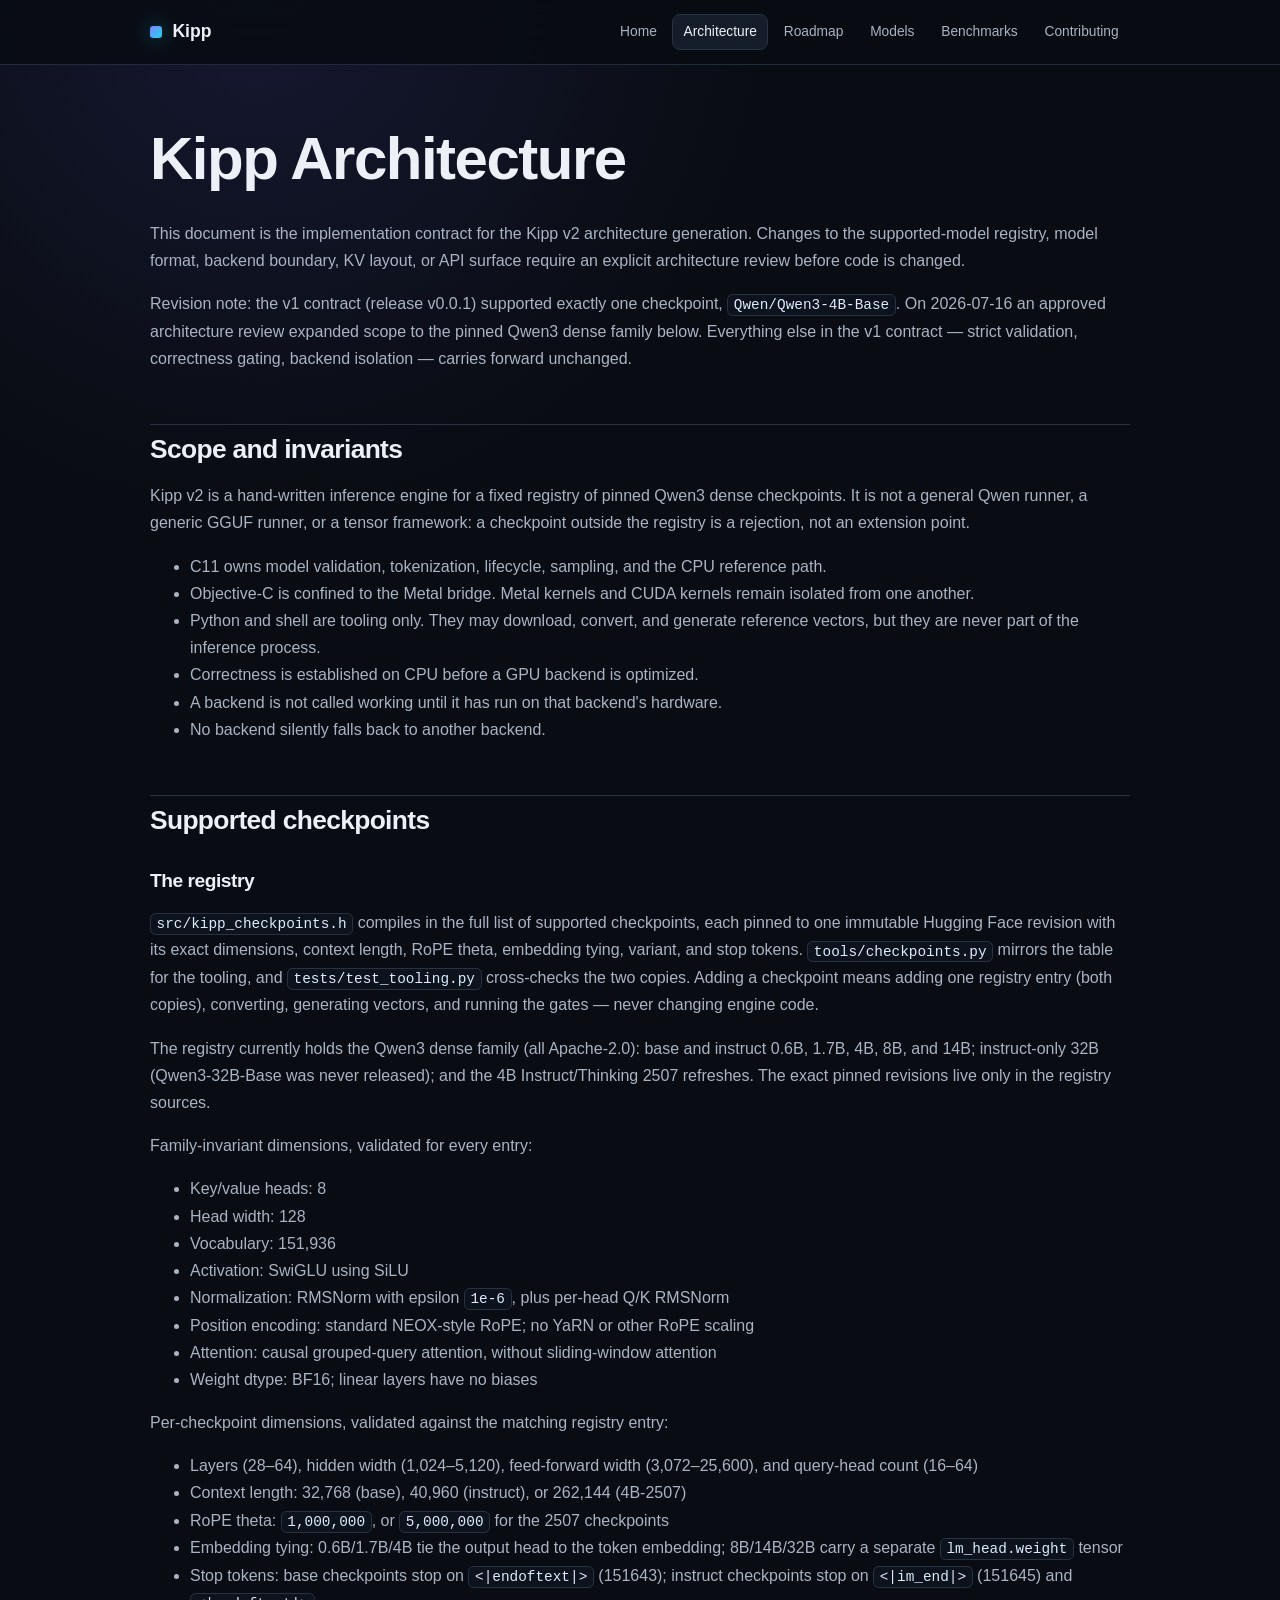
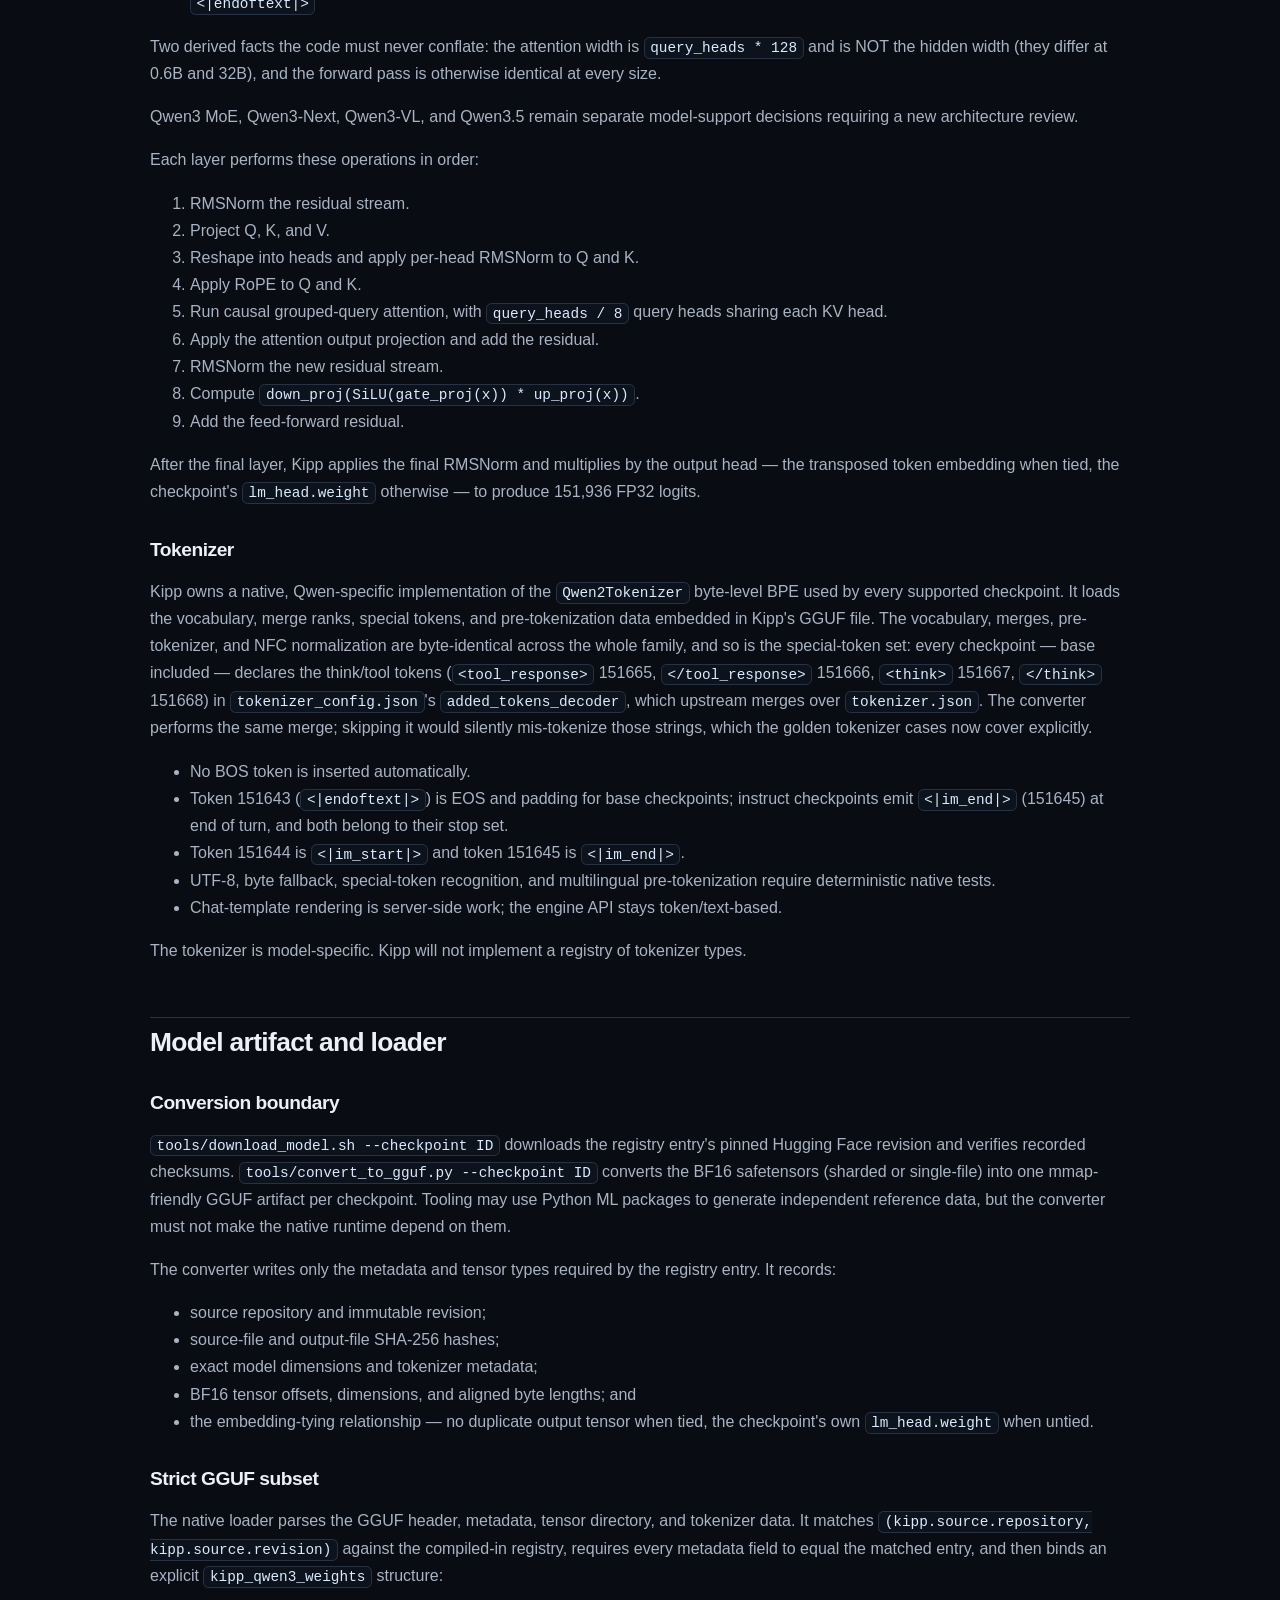
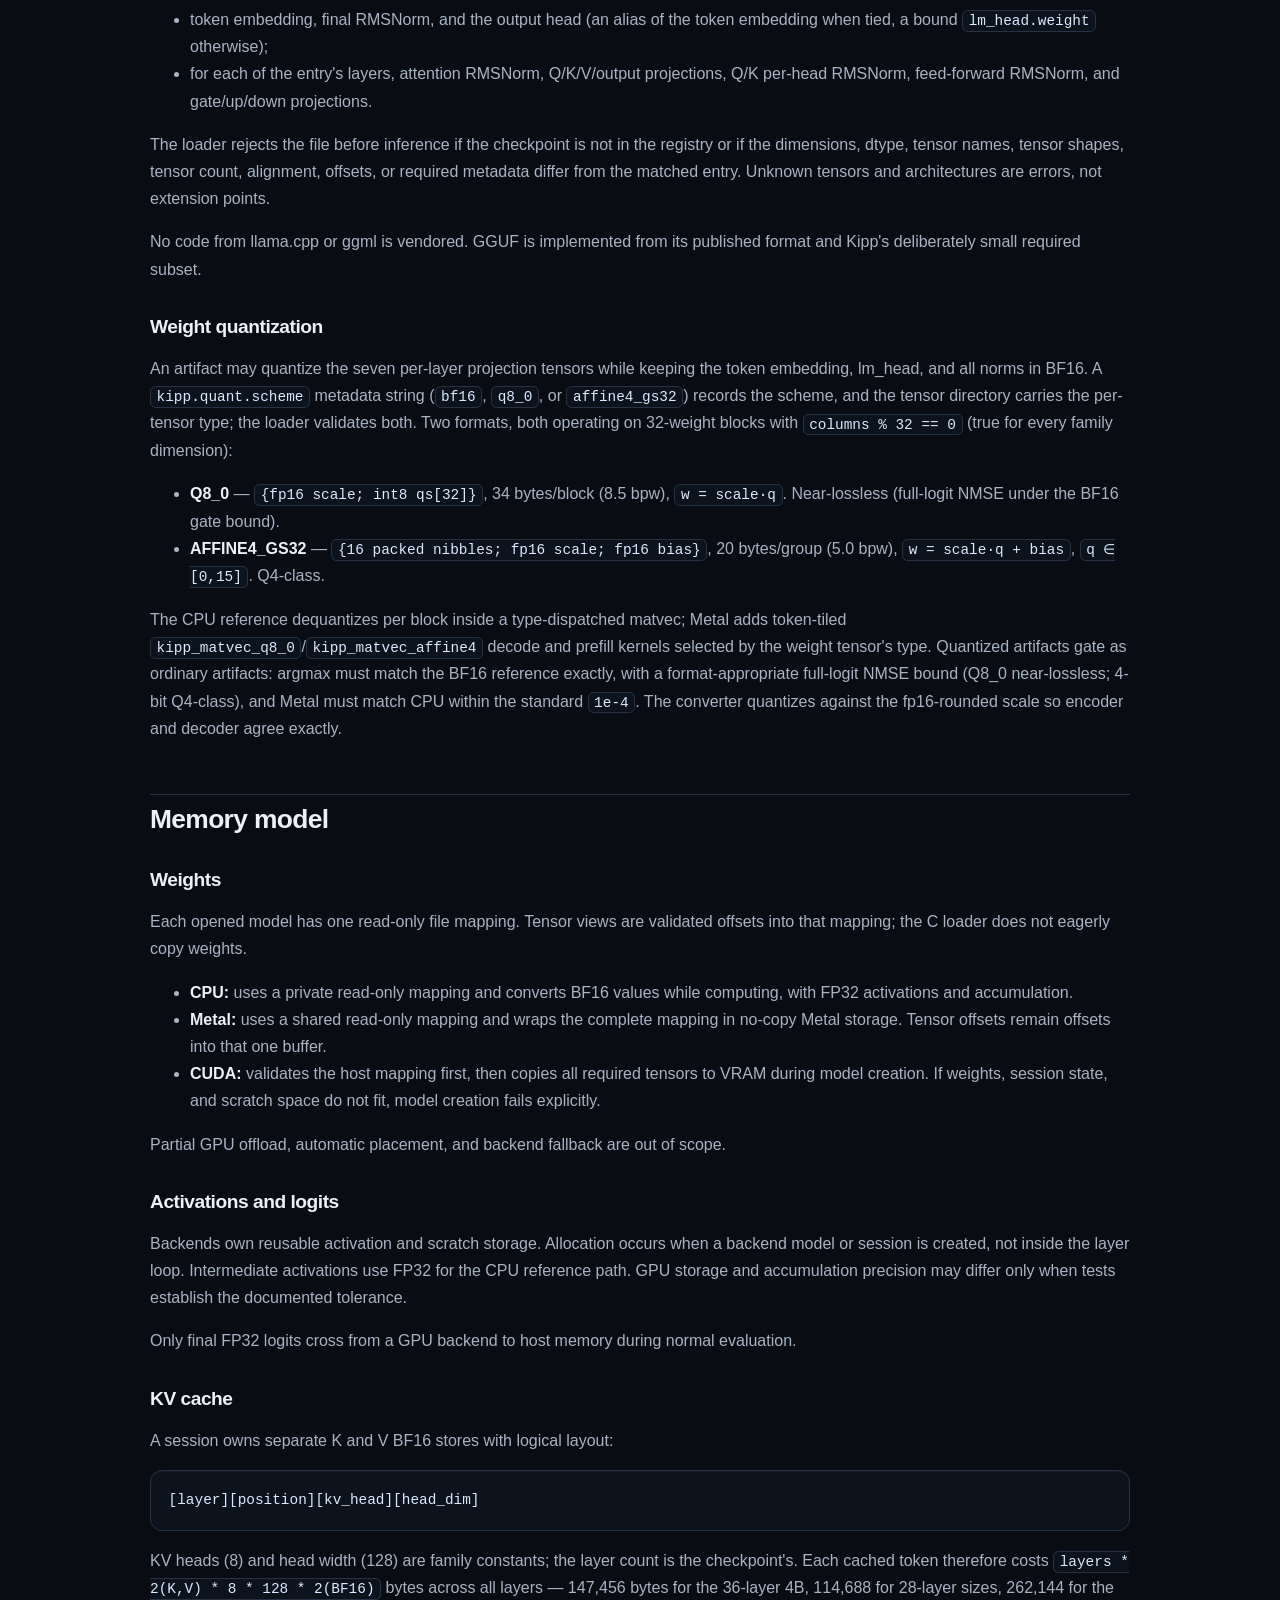
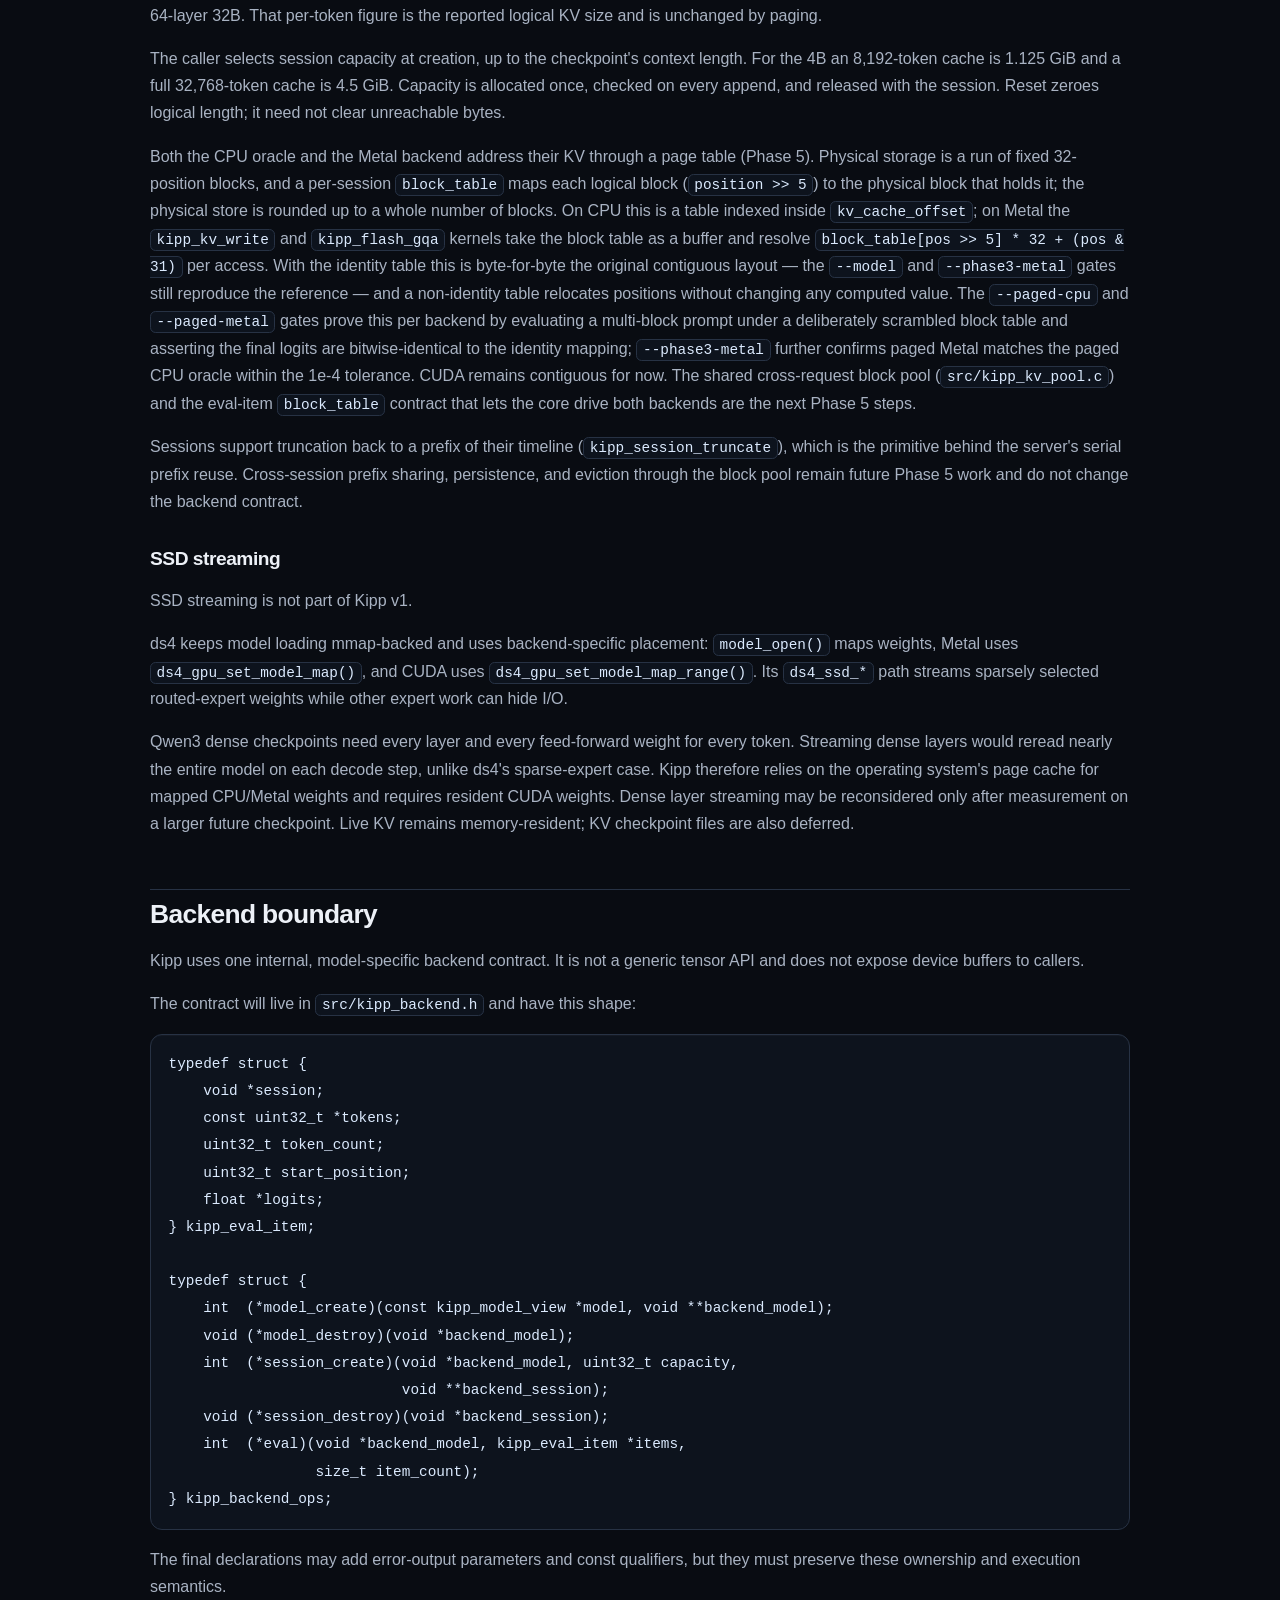
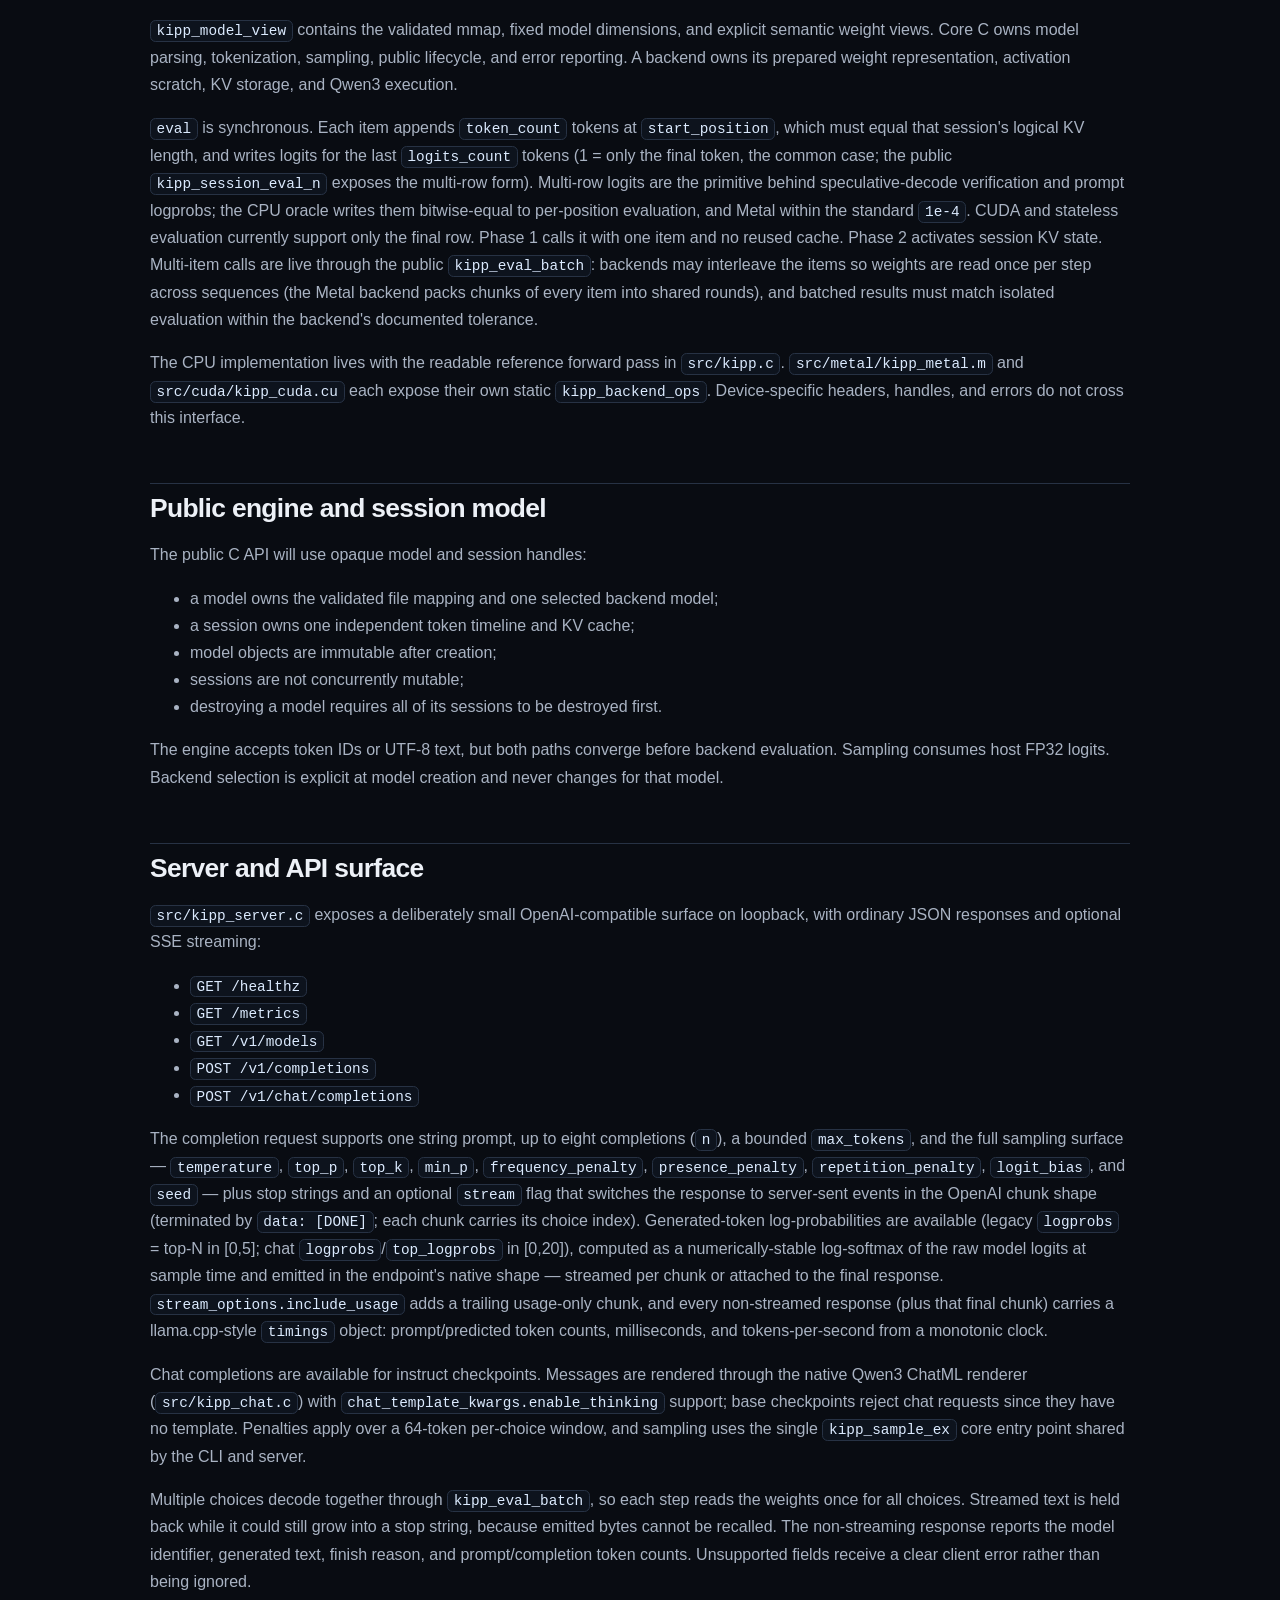
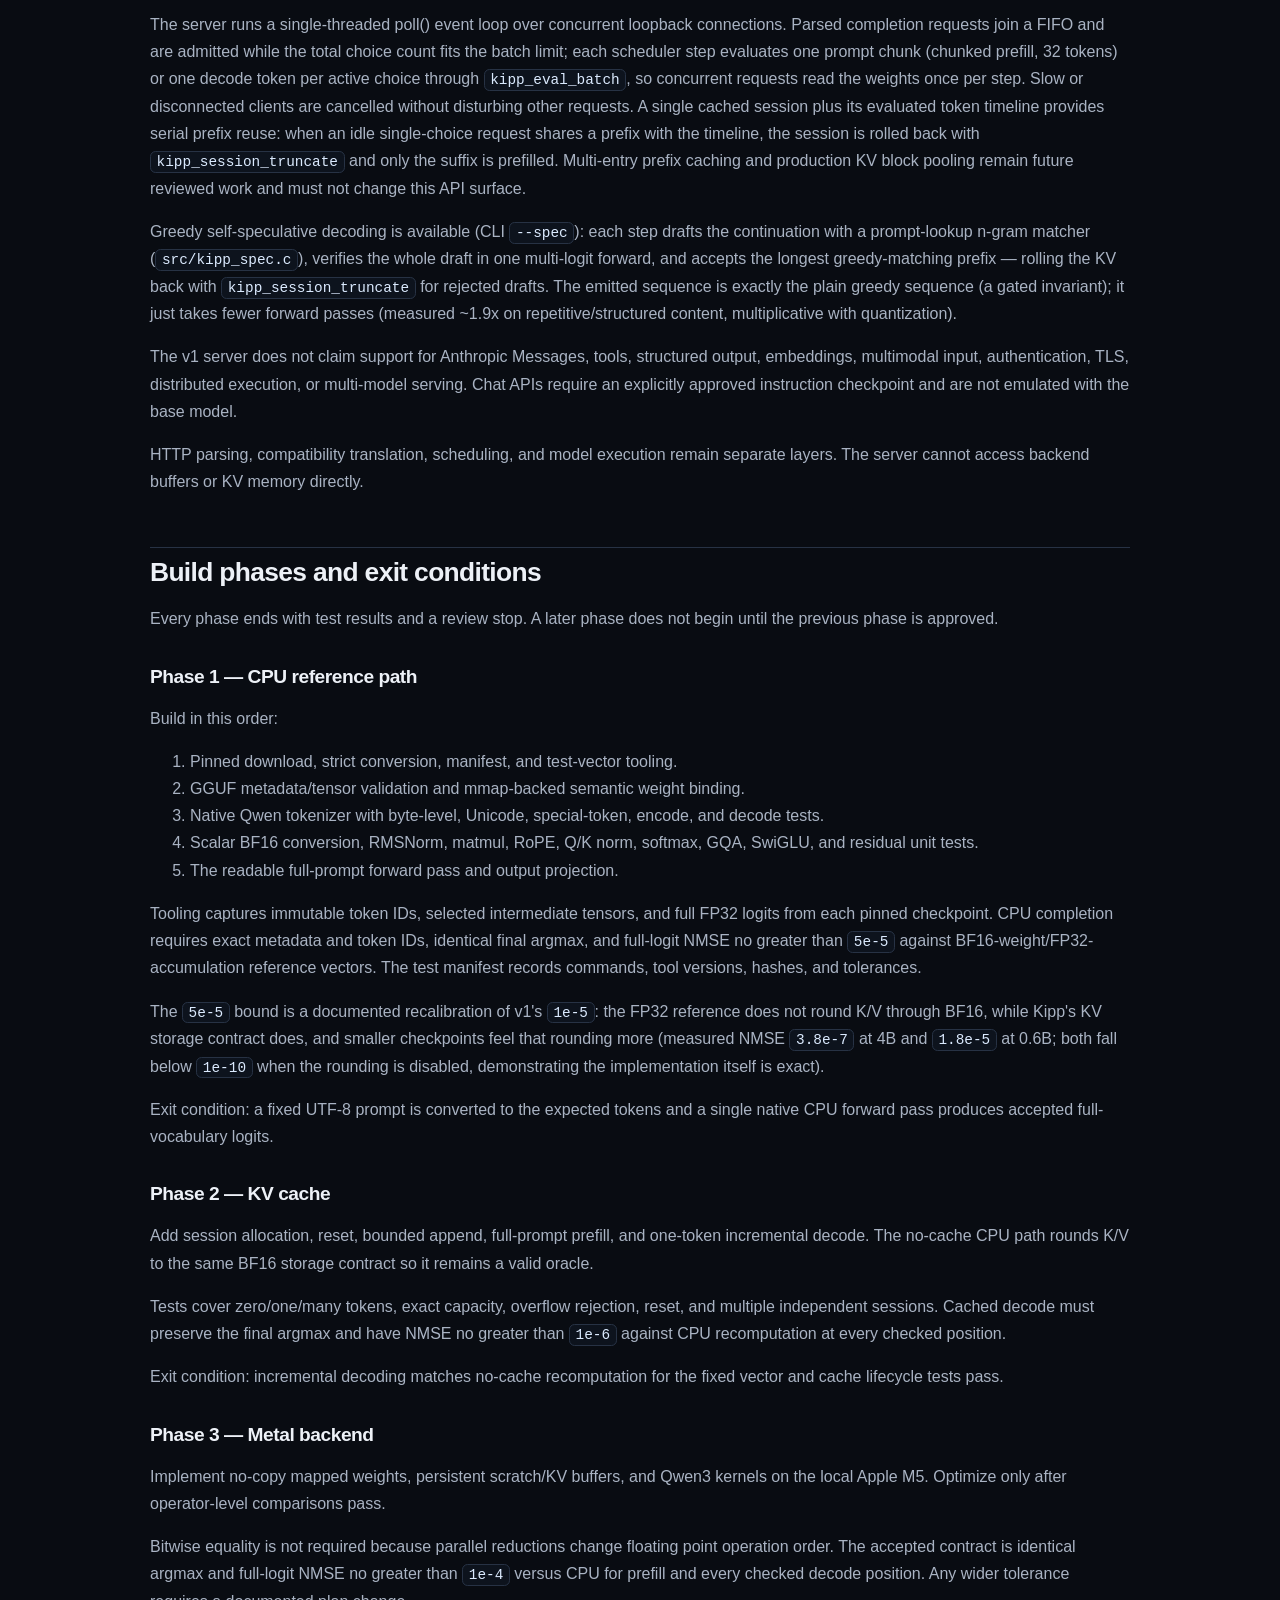
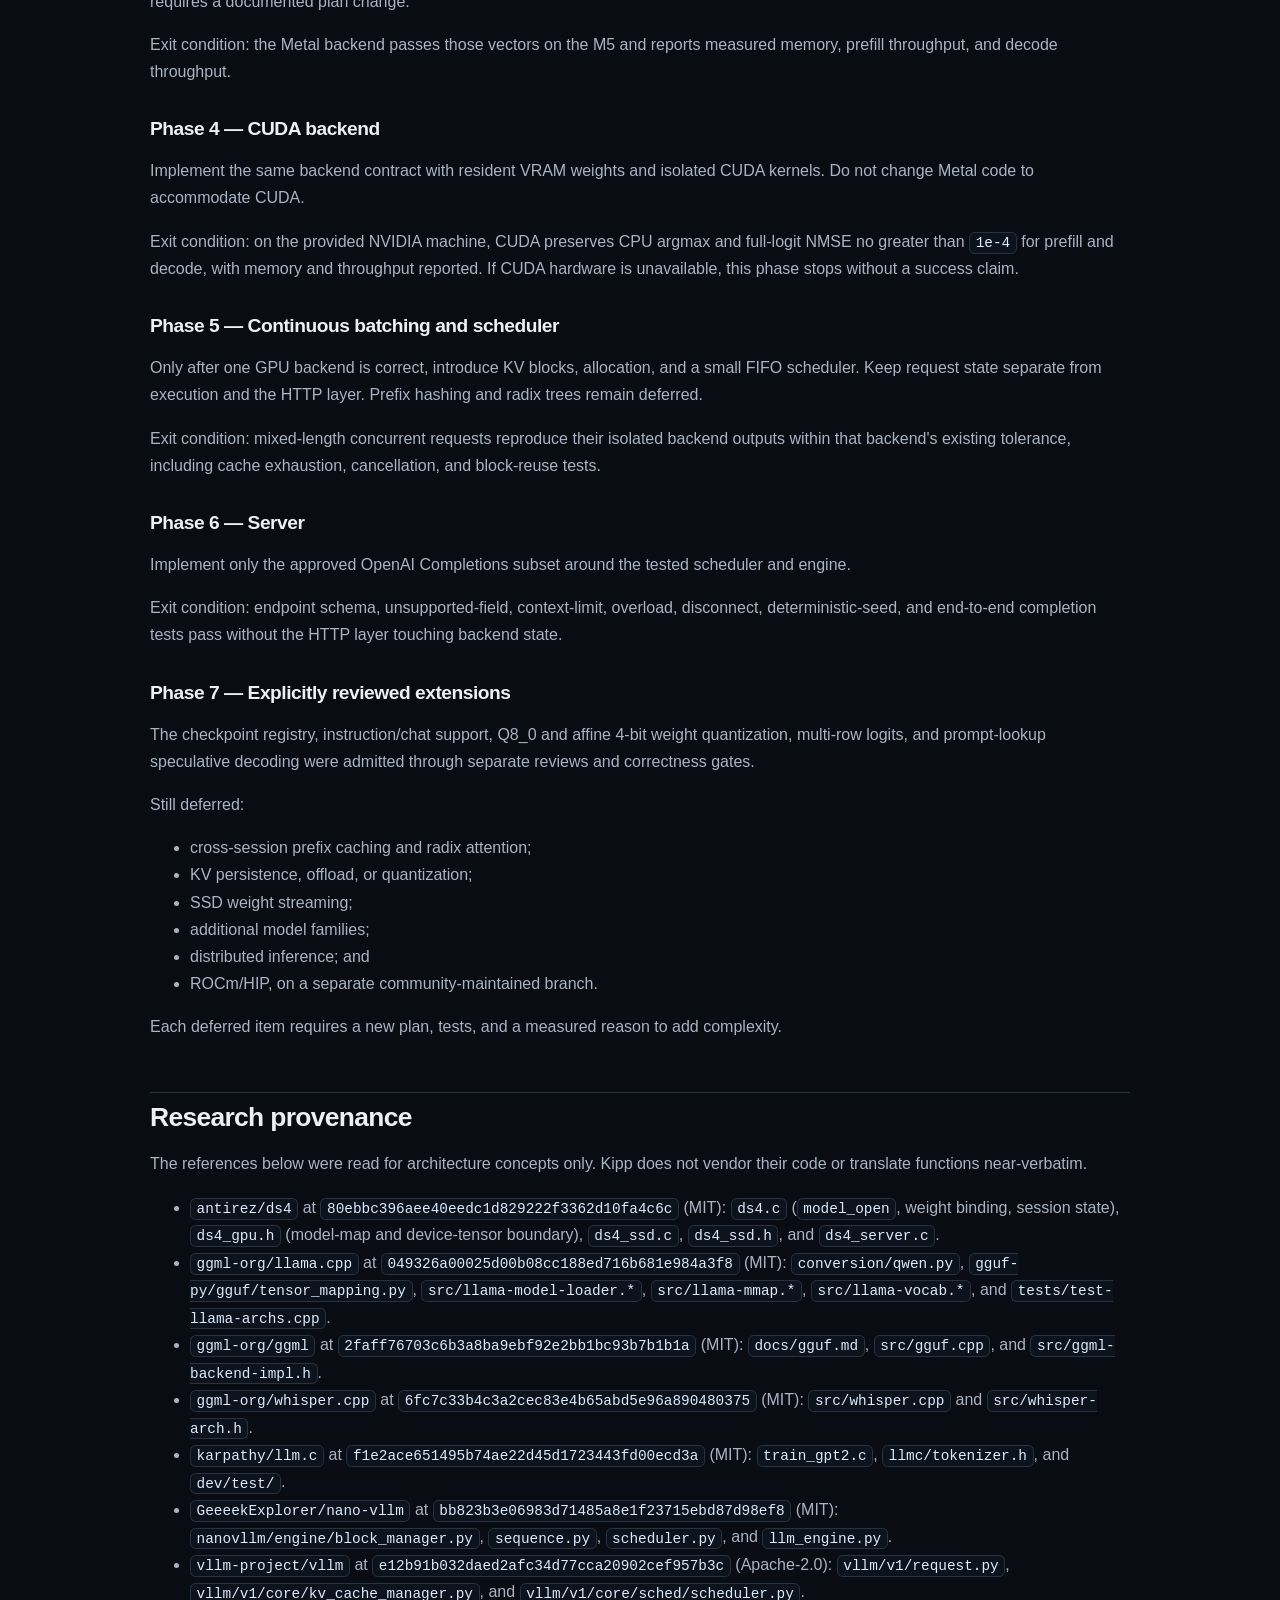
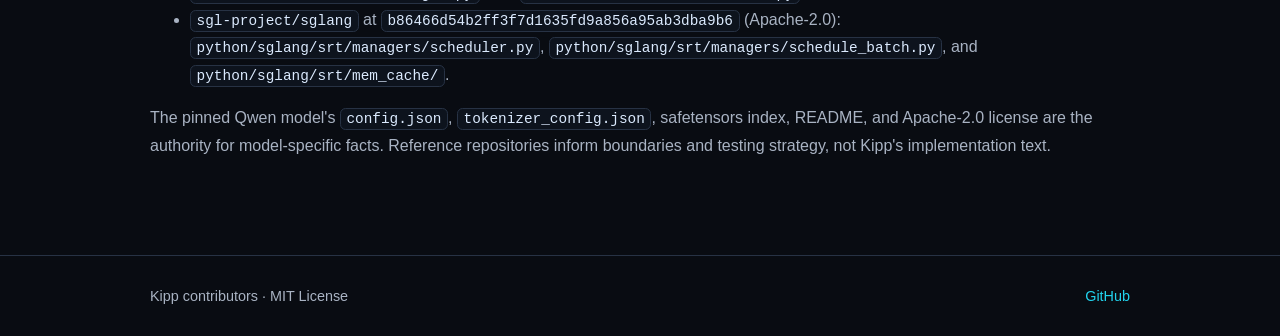
==== docs/architecture.html @ 2a3320a5 "Release v0.0.2: Qwen3 dense family, quantization, serving, paged KV Expands Kipp from the single pin" ====
<!doctype html>
<html lang="en">
<head>
  <meta charset="utf-8">
  <meta name="viewport" content="width=device-width, initial-scale=1">
  <title>Architecture — Kipp</title>
  <meta name="description" content="Model, memory, backend, serving, and correctness contracts.">
  <link rel="stylesheet" href="assets/site.css">
</head>
<body>
  <header class="site-header">
    <div class="wrap header-content">
      <a class="brand" href="index.html">
        <span class="brand-mark"></span>
        Kipp
      </a>
      <nav aria-label="Primary"><a href="index.html">Home</a>
        <a href="architecture.html" aria-current="page">Architecture</a>
        <a href="roadmap.html">Roadmap</a>
        <a href="model-support.html">Models</a>
        <a href="benchmarks.html">Benchmarks</a>
        <a href="contributing.html">Contributing</a></nav>
    </div>
  </header>
  <main class="wrap content">
<h1>Kipp Architecture</h1>
<p>This document is the implementation contract for the Kipp v2 architecture
generation. Changes to the supported-model registry, model format, backend
boundary, KV layout, or API surface require an explicit architecture review
before code is changed.</p>
<p>Revision note: the v1 contract (release v0.0.1) supported exactly one
checkpoint, <code>Qwen/Qwen3-4B-Base</code>. On 2026-07-16 an approved architecture
review expanded scope to the pinned Qwen3 dense family below. Everything
else in the v1 contract — strict validation, correctness gating, backend
isolation — carries forward unchanged.</p>
<h2>Scope and invariants</h2>
<p>Kipp v2 is a hand-written inference engine for a fixed registry of pinned
Qwen3 dense checkpoints. It is not a general Qwen runner, a generic GGUF
runner, or a tensor framework: a checkpoint outside the registry is a
rejection, not an extension point.</p>
<ul>
<li>C11 owns model validation, tokenization, lifecycle, sampling, and the CPU
reference path.</li>
<li>Objective-C is confined to the Metal bridge. Metal kernels and CUDA kernels
remain isolated from one another.</li>
<li>Python and shell are tooling only. They may download, convert, and generate
reference vectors, but they are never part of the inference process.</li>
<li>Correctness is established on CPU before a GPU backend is optimized.</li>
<li>A backend is not called working until it has run on that backend's hardware.</li>
<li>No backend silently falls back to another backend.</li>
</ul>
<h2>Supported checkpoints</h2>
<h3>The registry</h3>
<p><code>src/kipp_checkpoints.h</code> compiles in the full list of supported checkpoints,
each pinned to one immutable Hugging Face revision with its exact
dimensions, context length, RoPE theta, embedding tying, variant, and stop
tokens. <code>tools/checkpoints.py</code> mirrors the table for the tooling, and
<code>tests/test_tooling.py</code> cross-checks the two copies. Adding a checkpoint
means adding one registry entry (both copies), converting, generating
vectors, and running the gates — never changing engine code.</p>
<p>The registry currently holds the Qwen3 dense family (all Apache-2.0):
base and instruct 0.6B, 1.7B, 4B, 8B, and 14B; instruct-only 32B
(Qwen3-32B-Base was never released); and the 4B Instruct/Thinking 2507
refreshes. The exact pinned revisions live only in the registry sources.</p>
<p>Family-invariant dimensions, validated for every entry:</p>
<ul>
<li>Key/value heads: 8</li>
<li>Head width: 128</li>
<li>Vocabulary: 151,936</li>
<li>Activation: SwiGLU using SiLU</li>
<li>Normalization: RMSNorm with epsilon <code>1e-6</code>, plus per-head Q/K RMSNorm</li>
<li>Position encoding: standard NEOX-style RoPE; no YaRN or other RoPE scaling</li>
<li>Attention: causal grouped-query attention, without sliding-window attention</li>
<li>Weight dtype: BF16; linear layers have no biases</li>
</ul>
<p>Per-checkpoint dimensions, validated against the matching registry entry:</p>
<ul>
<li>Layers (28–64), hidden width (1,024–5,120), feed-forward width
(3,072–25,600), and query-head count (16–64)</li>
<li>Context length: 32,768 (base), 40,960 (instruct), or 262,144 (4B-2507)</li>
<li>RoPE theta: <code>1,000,000</code>, or <code>5,000,000</code> for the 2507 checkpoints</li>
<li>Embedding tying: 0.6B/1.7B/4B tie the output head to the token embedding;
8B/14B/32B carry a separate <code>lm_head.weight</code> tensor</li>
<li>Stop tokens: base checkpoints stop on <code>&lt;|endoftext|&gt;</code> (151643); instruct
checkpoints stop on <code>&lt;|im_end|&gt;</code> (151645) and <code>&lt;|endoftext|&gt;</code></li>
</ul>
<p>Two derived facts the code must never conflate: the attention width is
<code>query_heads * 128</code> and is NOT the hidden width (they differ at 0.6B and
32B), and the forward pass is otherwise identical at every size.</p>
<p>Qwen3 MoE, Qwen3-Next, Qwen3-VL, and Qwen3.5 remain separate model-support
decisions requiring a new architecture review.</p>
<p>Each layer performs these operations in order:</p>
<ol>
<li>RMSNorm the residual stream.</li>
<li>Project Q, K, and V.</li>
<li>Reshape into heads and apply per-head RMSNorm to Q and K.</li>
<li>Apply RoPE to Q and K.</li>
<li>Run causal grouped-query attention, with <code>query_heads / 8</code> query heads
sharing each KV head.</li>
<li>Apply the attention output projection and add the residual.</li>
<li>RMSNorm the new residual stream.</li>
<li>Compute <code>down_proj(SiLU(gate_proj(x)) * up_proj(x))</code>.</li>
<li>Add the feed-forward residual.</li>
</ol>
<p>After the final layer, Kipp applies the final RMSNorm and multiplies by the
output head — the transposed token embedding when tied, the checkpoint's
<code>lm_head.weight</code> otherwise — to produce 151,936 FP32 logits.</p>
<h3>Tokenizer</h3>
<p>Kipp owns a native, Qwen-specific implementation of the
<code>Qwen2Tokenizer</code> byte-level BPE used by every supported checkpoint. It loads
the vocabulary, merge ranks, special tokens, and pre-tokenization data
embedded in Kipp's GGUF file. The vocabulary, merges, pre-tokenizer, and
NFC normalization are byte-identical across the whole family, and so is the
special-token set: every checkpoint — base included — declares the
think/tool tokens (<code>&lt;tool_response&gt;</code> 151665, <code>&lt;/tool_response&gt;</code> 151666,
<code>&lt;think&gt;</code> 151667, <code>&lt;/think&gt;</code> 151668) in <code>tokenizer_config.json</code>'s
<code>added_tokens_decoder</code>, which upstream merges over <code>tokenizer.json</code>. The
converter performs the same merge; skipping it would silently mis-tokenize
those strings, which the golden tokenizer cases now cover explicitly.</p>
<ul>
<li>No BOS token is inserted automatically.</li>
<li>Token 151643 (<code>&lt;|endoftext|&gt;</code>) is EOS and padding for base checkpoints;
instruct checkpoints emit <code>&lt;|im_end|&gt;</code> (151645) at end of turn, and both
belong to their stop set.</li>
<li>Token 151644 is <code>&lt;|im_start|&gt;</code> and token 151645 is <code>&lt;|im_end|&gt;</code>.</li>
<li>UTF-8, byte fallback, special-token recognition, and multilingual
pre-tokenization require deterministic native tests.</li>
<li>Chat-template rendering is server-side work; the engine API stays
token/text-based.</li>
</ul>
<p>The tokenizer is model-specific. Kipp will not implement a registry of
tokenizer types.</p>
<h2>Model artifact and loader</h2>
<h3>Conversion boundary</h3>
<p><code>tools/download_model.sh --checkpoint ID</code> downloads the registry entry's
pinned Hugging Face revision and verifies recorded checksums.
<code>tools/convert_to_gguf.py --checkpoint ID</code> converts the BF16 safetensors
(sharded or single-file) into one mmap-friendly GGUF artifact per
checkpoint. Tooling may use Python ML packages to generate independent
reference data, but the converter must not make the native runtime depend on
them.</p>
<p>The converter writes only the metadata and tensor types required by the
registry entry. It records:</p>
<ul>
<li>source repository and immutable revision;</li>
<li>source-file and output-file SHA-256 hashes;</li>
<li>exact model dimensions and tokenizer metadata;</li>
<li>BF16 tensor offsets, dimensions, and aligned byte lengths; and</li>
<li>the embedding-tying relationship — no duplicate output tensor when tied,
the checkpoint's own <code>lm_head.weight</code> when untied.</li>
</ul>
<h3>Strict GGUF subset</h3>
<p>The native loader parses the GGUF header, metadata, tensor directory, and
tokenizer data. It matches <code>(kipp.source.repository, kipp.source.revision)</code>
against the compiled-in registry, requires every metadata field to equal the
matched entry, and then binds an explicit <code>kipp_qwen3_weights</code> structure:</p>
<ul>
<li>token embedding, final RMSNorm, and the output head (an alias of the
token embedding when tied, a bound <code>lm_head.weight</code> otherwise);</li>
<li>for each of the entry's layers, attention RMSNorm, Q/K/V/output
projections, Q/K per-head RMSNorm, feed-forward RMSNorm, and gate/up/down
projections.</li>
</ul>
<p>The loader rejects the file before inference if the checkpoint is not in the
registry or if the dimensions, dtype, tensor names, tensor shapes, tensor
count, alignment, offsets, or required metadata differ from the matched
entry. Unknown tensors and architectures are errors, not extension points.</p>
<p>No code from llama.cpp or ggml is vendored. GGUF is implemented from its
published format and Kipp's deliberately small required subset.</p>
<h3>Weight quantization</h3>
<p>An artifact may quantize the seven per-layer projection tensors while
keeping the token embedding, lm_head, and all norms in BF16. A
<code>kipp.quant.scheme</code> metadata string (<code>bf16</code>, <code>q8_0</code>, or <code>affine4_gs32</code>)
records the scheme, and the tensor directory carries the per-tensor type;
the loader validates both. Two formats, both operating on 32-weight blocks
with <code>columns % 32 == 0</code> (true for every family dimension):</p>
<ul>
<li><strong>Q8_0</strong> — <code>{fp16 scale; int8 qs[32]}</code>, 34 bytes/block (8.5 bpw),
<code>w = scale·q</code>. Near-lossless (full-logit NMSE under the BF16 gate bound).</li>
<li><strong>AFFINE4_GS32</strong> — <code>{16 packed nibbles; fp16 scale; fp16 bias}</code>, 20
bytes/group (5.0 bpw), <code>w = scale·q + bias</code>, <code>q ∈ [0,15]</code>. Q4-class.</li>
</ul>
<p>The CPU reference dequantizes per block inside a type-dispatched matvec;
Metal adds token-tiled <code>kipp_matvec_q8_0</code>/<code>kipp_matvec_affine4</code> decode and
prefill kernels selected by the weight tensor's type. Quantized artifacts
gate as ordinary artifacts: argmax must match the BF16 reference exactly,
with a format-appropriate full-logit NMSE bound (Q8_0 near-lossless; 4-bit
Q4-class), and Metal must match CPU within the standard <code>1e-4</code>. The
converter quantizes against the fp16-rounded scale so encoder and decoder
agree exactly.</p>
<h2>Memory model</h2>
<h3>Weights</h3>
<p>Each opened model has one read-only file mapping. Tensor views are validated
offsets into that mapping; the C loader does not eagerly copy weights.</p>
<ul>
<li><strong>CPU:</strong> uses a private read-only mapping and converts BF16 values while
computing, with FP32 activations and accumulation.</li>
<li><strong>Metal:</strong> uses a shared read-only mapping and wraps the complete mapping in
no-copy Metal storage. Tensor offsets remain offsets into that one buffer.</li>
<li><strong>CUDA:</strong> validates the host mapping first, then copies all required tensors
to VRAM during model creation. If weights, session state, and scratch space
do not fit, model creation fails explicitly.</li>
</ul>
<p>Partial GPU offload, automatic placement, and backend fallback are out of
scope.</p>
<h3>Activations and logits</h3>
<p>Backends own reusable activation and scratch storage. Allocation occurs when a
backend model or session is created, not inside the layer loop. Intermediate
activations use FP32 for the CPU reference path. GPU storage and accumulation
precision may differ only when tests establish the documented tolerance.</p>
<p>Only final FP32 logits cross from a GPU backend to host memory during normal
evaluation.</p>
<h3>KV cache</h3>
<p>A session owns separate K and V BF16 stores with logical layout:</p>
<pre><code class="language-text">[layer][position][kv_head][head_dim]
</code></pre>
<p>KV heads (8) and head width (128) are family constants; the layer count is
the checkpoint's. Each cached token therefore costs
<code>layers * 2(K,V) * 8 * 128 * 2(BF16)</code> bytes across all layers — 147,456
bytes for the 36-layer 4B, 114,688 for 28-layer sizes, 262,144 for the
64-layer 32B. That per-token figure is the reported logical KV size and is
unchanged by paging.</p>
<p>The caller selects session capacity at creation, up to the checkpoint's
context length. For the 4B an 8,192-token cache is 1.125 GiB and a full
32,768-token cache is 4.5 GiB. Capacity is allocated once, checked on every
append, and released with the session. Reset zeroes logical length; it need
not clear unreachable bytes.</p>
<p>Both the CPU oracle and the Metal backend address their KV through a page
table (Phase 5). Physical storage is a run of fixed 32-position blocks, and
a per-session <code>block_table</code> maps each logical block (<code>position &gt;&gt; 5</code>) to the
physical block that holds it; the physical store is rounded up to a whole
number of blocks. On CPU this is a table indexed inside <code>kv_cache_offset</code>;
on Metal the <code>kipp_kv_write</code> and <code>kipp_flash_gqa</code> kernels take the block
table as a buffer and resolve <code>block_table[pos &gt;&gt; 5] * 32 + (pos &amp; 31)</code> per
access. With the identity table this is byte-for-byte the original
contiguous layout — the <code>--model</code> and <code>--phase3-metal</code> gates still reproduce
the reference — and a non-identity table relocates positions without
changing any computed value. The <code>--paged-cpu</code> and <code>--paged-metal</code> gates
prove this per backend by evaluating a multi-block prompt under a
deliberately scrambled block table and asserting the final logits are
bitwise-identical to the identity mapping; <code>--phase3-metal</code> further confirms
paged Metal matches the paged CPU oracle within the 1e-4 tolerance. CUDA
remains contiguous for now. The shared cross-request block pool
(<code>src/kipp_kv_pool.c</code>) and the eval-item <code>block_table</code> contract that lets
the core drive both backends are the next Phase 5 steps.</p>
<p>Sessions support truncation back to a prefix of their timeline
(<code>kipp_session_truncate</code>), which is the primitive behind the server's
serial prefix reuse. Cross-session prefix sharing, persistence, and
eviction through the block pool remain future Phase 5 work and do not change
the backend contract.</p>
<h3>SSD streaming</h3>
<p>SSD streaming is not part of Kipp v1.</p>
<p>ds4 keeps model loading mmap-backed and uses backend-specific placement:
<code>model_open()</code> maps weights, Metal uses <code>ds4_gpu_set_model_map()</code>, and CUDA
uses <code>ds4_gpu_set_model_map_range()</code>. Its <code>ds4_ssd_*</code> path streams sparsely
selected routed-expert weights while other expert work can hide I/O.</p>
<p>Qwen3 dense checkpoints need every layer and every feed-forward weight for
every token. Streaming dense layers would reread nearly the entire model on
each decode step, unlike ds4's sparse-expert case. Kipp therefore relies on
the operating system's page cache for mapped CPU/Metal weights and requires
resident CUDA weights. Dense layer streaming may be reconsidered only after
measurement on a larger future checkpoint. Live KV remains memory-resident;
KV checkpoint files are also deferred.</p>
<h2>Backend boundary</h2>
<p>Kipp uses one internal, model-specific backend contract. It is not a generic
tensor API and does not expose device buffers to callers.</p>
<p>The contract will live in <code>src/kipp_backend.h</code> and have this shape:</p>
<pre><code class="language-c">typedef struct {
    void *session;
    const uint32_t *tokens;
    uint32_t token_count;
    uint32_t start_position;
    float *logits;
} kipp_eval_item;

typedef struct {
    int  (*model_create)(const kipp_model_view *model, void **backend_model);
    void (*model_destroy)(void *backend_model);
    int  (*session_create)(void *backend_model, uint32_t capacity,
                           void **backend_session);
    void (*session_destroy)(void *backend_session);
    int  (*eval)(void *backend_model, kipp_eval_item *items,
                 size_t item_count);
} kipp_backend_ops;
</code></pre>
<p>The final declarations may add error-output parameters and const qualifiers,
but they must preserve these ownership and execution semantics.</p>
<p><code>kipp_model_view</code> contains the validated mmap, fixed model dimensions, and
explicit semantic weight views. Core C owns model parsing, tokenization,
sampling, public lifecycle, and error reporting. A backend owns its prepared
weight representation, activation scratch, KV storage, and Qwen3 execution.</p>
<p><code>eval</code> is synchronous. Each item appends <code>token_count</code> tokens at
<code>start_position</code>, which must equal that session's logical KV length, and
writes logits for the last <code>logits_count</code> tokens (1 = only the final token,
the common case; the public <code>kipp_session_eval_n</code> exposes the multi-row
form). Multi-row logits are the primitive behind speculative-decode
verification and prompt logprobs; the CPU oracle writes them bitwise-equal
to per-position evaluation, and Metal within the standard <code>1e-4</code>. CUDA and
stateless evaluation currently support only the final row. Phase 1 calls it with one
item and no reused cache. Phase 2 activates session KV state. Multi-item
calls are live through the public <code>kipp_eval_batch</code>: backends may interleave
the items so weights are read once per step across sequences (the Metal
backend packs chunks of every item into shared rounds), and batched results
must match isolated evaluation within the backend's documented tolerance.</p>
<p>The CPU implementation lives with the readable reference forward pass in
<code>src/kipp.c</code>. <code>src/metal/kipp_metal.m</code> and <code>src/cuda/kipp_cuda.cu</code> each expose
their own static <code>kipp_backend_ops</code>. Device-specific headers, handles, and
errors do not cross this interface.</p>
<h2>Public engine and session model</h2>
<p>The public C API will use opaque model and session handles:</p>
<ul>
<li>a model owns the validated file mapping and one selected backend model;</li>
<li>a session owns one independent token timeline and KV cache;</li>
<li>model objects are immutable after creation;</li>
<li>sessions are not concurrently mutable;</li>
<li>destroying a model requires all of its sessions to be destroyed first.</li>
</ul>
<p>The engine accepts token IDs or UTF-8 text, but both paths converge before
backend evaluation. Sampling consumes host FP32 logits. Backend selection is
explicit at model creation and never changes for that model.</p>
<h2>Server and API surface</h2>
<p><code>src/kipp_server.c</code> exposes a deliberately small OpenAI-compatible surface
on loopback, with ordinary JSON responses and optional SSE streaming:</p>
<ul>
<li><code>GET /healthz</code></li>
<li><code>GET /metrics</code></li>
<li><code>GET /v1/models</code></li>
<li><code>POST /v1/completions</code></li>
<li><code>POST /v1/chat/completions</code></li>
</ul>
<p>The completion request supports one string prompt, up to eight completions
(<code>n</code>), a bounded <code>max_tokens</code>, and the full sampling surface — <code>temperature</code>,
<code>top_p</code>, <code>top_k</code>, <code>min_p</code>, <code>frequency_penalty</code>, <code>presence_penalty</code>,
<code>repetition_penalty</code>, <code>logit_bias</code>, and <code>seed</code> — plus stop strings and an
optional <code>stream</code> flag that switches the response to server-sent events in
the OpenAI chunk shape (terminated by <code>data: [DONE]</code>; each chunk carries its
choice index). Generated-token log-probabilities are available (legacy
<code>logprobs</code> = top-N in [0,5]; chat <code>logprobs</code>/<code>top_logprobs</code> in [0,20]),
computed as a numerically-stable log-softmax of the raw model logits at
sample time and emitted in the endpoint's native shape — streamed per chunk
or attached to the final response. <code>stream_options.include_usage</code> adds a
trailing usage-only chunk, and every non-streamed response (plus that final
chunk) carries a llama.cpp-style <code>timings</code> object: prompt/predicted token
counts, milliseconds, and tokens-per-second from a monotonic clock.</p>
<p>Chat completions are available for instruct checkpoints. Messages are rendered
through the native Qwen3 ChatML renderer (<code>src/kipp_chat.c</code>) with
<code>chat_template_kwargs.enable_thinking</code> support; base checkpoints reject chat
requests since they have no template. Penalties apply over a 64-token
per-choice window, and sampling uses the single <code>kipp_sample_ex</code> core entry
point shared by the CLI and server.</p>
<p>Multiple choices decode together through <code>kipp_eval_batch</code>, so each step reads
the weights once for all choices. Streamed text is held back while it could
still grow into a stop string, because emitted bytes cannot be recalled. The
non-streaming response reports the model identifier, generated text, finish
reason, and prompt/completion token counts. Unsupported fields receive a clear
client error rather than being ignored.</p>
<p>The server runs a single-threaded poll() event loop over concurrent
loopback connections. Parsed completion requests join a FIFO and are
admitted while the total choice count fits the batch limit; each scheduler
step evaluates one prompt chunk (chunked prefill, 32 tokens) or one decode
token per active choice through <code>kipp_eval_batch</code>, so concurrent requests
read the weights once per step. Slow or disconnected clients are cancelled
without disturbing other requests. A single cached session plus its
evaluated token timeline provides serial prefix reuse: when an idle
single-choice request shares a prefix with the timeline, the session is
rolled back with <code>kipp_session_truncate</code> and only the suffix is prefilled.
Multi-entry prefix caching and production KV block pooling remain future
reviewed work and must not change this API surface.</p>
<p>Greedy self-speculative decoding is available (CLI <code>--spec</code>): each step
drafts the continuation with a prompt-lookup n-gram matcher
(<code>src/kipp_spec.c</code>), verifies the whole draft in one multi-logit forward,
and accepts the longest greedy-matching prefix — rolling the KV back with
<code>kipp_session_truncate</code> for rejected drafts. The emitted sequence is exactly
the plain greedy sequence (a gated invariant); it just takes fewer forward
passes (measured ~1.9x on repetitive/structured content, multiplicative with
quantization).</p>
<p>The v1 server does not claim support for Anthropic Messages, tools,
structured output, embeddings, multimodal input, authentication, TLS,
distributed execution, or multi-model serving. Chat APIs require an explicitly approved instruction
checkpoint and are not emulated with the base model.</p>
<p>HTTP parsing, compatibility translation, scheduling, and model execution
remain separate layers. The server cannot access backend buffers or KV memory
directly.</p>
<h2>Build phases and exit conditions</h2>
<p>Every phase ends with test results and a review stop. A later phase does not
begin until the previous phase is approved.</p>
<h3>Phase 1 — CPU reference path</h3>
<p>Build in this order:</p>
<ol>
<li>Pinned download, strict conversion, manifest, and test-vector tooling.</li>
<li>GGUF metadata/tensor validation and mmap-backed semantic weight binding.</li>
<li>Native Qwen tokenizer with byte-level, Unicode, special-token, encode, and
decode tests.</li>
<li>Scalar BF16 conversion, RMSNorm, matmul, RoPE, Q/K norm, softmax, GQA,
SwiGLU, and residual unit tests.</li>
<li>The readable full-prompt forward pass and output projection.</li>
</ol>
<p>Tooling captures immutable token IDs, selected intermediate tensors, and full
FP32 logits from each pinned checkpoint. CPU completion requires exact metadata
and token IDs, identical final argmax, and full-logit NMSE no greater than
<code>5e-5</code> against BF16-weight/FP32-accumulation reference vectors. The test
manifest records commands, tool versions, hashes, and tolerances.</p>
<p>The <code>5e-5</code> bound is a documented recalibration of v1's <code>1e-5</code>: the FP32
reference does not round K/V through BF16, while Kipp's KV storage contract
does, and smaller checkpoints feel that rounding more (measured NMSE
<code>3.8e-7</code> at 4B and <code>1.8e-5</code> at 0.6B; both fall below <code>1e-10</code> when the
rounding is disabled, demonstrating the implementation itself is exact).</p>
<p>Exit condition: a fixed UTF-8 prompt is converted to the expected tokens and a
single native CPU forward pass produces accepted full-vocabulary logits.</p>
<h3>Phase 2 — KV cache</h3>
<p>Add session allocation, reset, bounded append, full-prompt prefill, and
one-token incremental decode. The no-cache CPU path rounds K/V to the same BF16
storage contract so it remains a valid oracle.</p>
<p>Tests cover zero/one/many tokens, exact capacity, overflow rejection, reset,
and multiple independent sessions. Cached decode must preserve the final
argmax and have NMSE no greater than <code>1e-6</code> against CPU recomputation at every
checked position.</p>
<p>Exit condition: incremental decoding matches no-cache recomputation for the
fixed vector and cache lifecycle tests pass.</p>
<h3>Phase 3 — Metal backend</h3>
<p>Implement no-copy mapped weights, persistent scratch/KV buffers, and Qwen3
kernels on the local Apple M5. Optimize only after operator-level comparisons
pass.</p>
<p>Bitwise equality is not required because parallel reductions change floating
point operation order. The accepted contract is identical argmax and
full-logit NMSE no greater than <code>1e-4</code> versus CPU for prefill and every checked
decode position. Any wider tolerance requires a documented plan change.</p>
<p>Exit condition: the Metal backend passes those vectors on the M5 and reports
measured memory, prefill throughput, and decode throughput.</p>
<h3>Phase 4 — CUDA backend</h3>
<p>Implement the same backend contract with resident VRAM weights and isolated
CUDA kernels. Do not change Metal code to accommodate CUDA.</p>
<p>Exit condition: on the provided NVIDIA machine, CUDA preserves CPU argmax and
full-logit NMSE no greater than <code>1e-4</code> for prefill and decode, with memory and
throughput reported. If CUDA hardware is unavailable, this phase stops without
a success claim.</p>
<h3>Phase 5 — Continuous batching and scheduler</h3>
<p>Only after one GPU backend is correct, introduce KV blocks, allocation, and a
small FIFO scheduler. Keep request state separate from execution and the HTTP
layer. Prefix hashing and radix trees remain deferred.</p>
<p>Exit condition: mixed-length concurrent requests reproduce their isolated
backend outputs within that backend's existing tolerance, including cache
exhaustion, cancellation, and block-reuse tests.</p>
<h3>Phase 6 — Server</h3>
<p>Implement only the approved OpenAI Completions subset around the tested
scheduler and engine.</p>
<p>Exit condition: endpoint schema, unsupported-field, context-limit, overload,
disconnect, deterministic-seed, and end-to-end completion tests pass without
the HTTP layer touching backend state.</p>
<h3>Phase 7 — Explicitly reviewed extensions</h3>
<p>The checkpoint registry, instruction/chat support, Q8_0 and affine 4-bit
weight quantization, multi-row logits, and prompt-lookup speculative decoding
were admitted through separate reviews and correctness gates.</p>
<p>Still deferred:</p>
<ul>
<li>cross-session prefix caching and radix attention;</li>
<li>KV persistence, offload, or quantization;</li>
<li>SSD weight streaming;</li>
<li>additional model families;</li>
<li>distributed inference; and</li>
<li>ROCm/HIP, on a separate community-maintained branch.</li>
</ul>
<p>Each deferred item requires a new plan, tests, and a measured reason to add
complexity.</p>
<h2>Research provenance</h2>
<p>The references below were read for architecture concepts only. Kipp does not
vendor their code or translate functions near-verbatim.</p>
<ul>
<li><code>antirez/ds4</code> at <code>80ebbc396aee40eedc1d829222f3362d10fa4c6c</code>
(MIT): <code>ds4.c</code> (<code>model_open</code>, weight binding, session state),
<code>ds4_gpu.h</code> (model-map and device-tensor boundary), <code>ds4_ssd.c</code>,
<code>ds4_ssd.h</code>, and <code>ds4_server.c</code>.</li>
<li><code>ggml-org/llama.cpp</code> at
<code>049326a00025d00b08cc188ed716b681e984a3f8</code> (MIT):
<code>conversion/qwen.py</code>, <code>gguf-py/gguf/tensor_mapping.py</code>,
<code>src/llama-model-loader.*</code>, <code>src/llama-mmap.*</code>, <code>src/llama-vocab.*</code>, and
<code>tests/test-llama-archs.cpp</code>.</li>
<li><code>ggml-org/ggml</code> at <code>2faff76703c6b3a8ba9ebf92e2bb1bc93b7b1b1a</code>
(MIT): <code>docs/gguf.md</code>, <code>src/gguf.cpp</code>, and
<code>src/ggml-backend-impl.h</code>.</li>
<li><code>ggml-org/whisper.cpp</code> at
<code>6fc7c33b4c3a2cec83e4b65abd5e96a890480375</code> (MIT):
<code>src/whisper.cpp</code> and <code>src/whisper-arch.h</code>.</li>
<li><code>karpathy/llm.c</code> at <code>f1e2ace651495b74ae22d45d1723443fd00ecd3a</code>
(MIT): <code>train_gpt2.c</code>, <code>llmc/tokenizer.h</code>, and <code>dev/test/</code>.</li>
<li><code>GeeeekExplorer/nano-vllm</code> at
<code>bb823b3e06983d71485a8e1f23715ebd87d98ef8</code> (MIT):
<code>nanovllm/engine/block_manager.py</code>, <code>sequence.py</code>, <code>scheduler.py</code>, and
<code>llm_engine.py</code>.</li>
<li><code>vllm-project/vllm</code> at
<code>e12b91b032daed2afc34d77cca20902cef957b3c</code> (Apache-2.0):
<code>vllm/v1/request.py</code>, <code>vllm/v1/core/kv_cache_manager.py</code>, and
<code>vllm/v1/core/sched/scheduler.py</code>.</li>
<li><code>sgl-project/sglang</code> at
<code>b86466d54b2ff3f7d1635fd9a856a95ab3dba9b6</code> (Apache-2.0):
<code>python/sglang/srt/managers/scheduler.py</code>,
<code>python/sglang/srt/managers/schedule_batch.py</code>, and
<code>python/sglang/srt/mem_cache/</code>.</li>
</ul>
<p>The pinned Qwen model's <code>config.json</code>, <code>tokenizer_config.json</code>, safetensors
index, README, and Apache-2.0 license are the authority for model-specific
facts. Reference repositories inform boundaries and testing strategy, not
Kipp's implementation text.</p>
  </main>
  <footer class="site-footer">
    <div class="wrap footer-content">
      <span>Kipp contributors · MIT License</span>
      <a href="https://github.com/Polished-Snow/Kipp">GitHub</a>
    </div>
  </footer>
</body>
</html>
---- docs/assets/site.css ----
:root {
  color-scheme: dark;
  --bg: #090c12;
  --panel: #111722;
  --panel-soft: #151d2a;
  --border: #273244;
  --text: #edf1f7;
  --muted: #a9b3c3;
  --accent: #7c83ff;
  --accent-strong: #22d3ee;
  --code: #0d131d;
}

* {
  box-sizing: border-box;
}

html {
  scroll-behavior: smooth;
}

body {
  margin: 0;
  background:
    radial-gradient(circle at 20% 0%, rgb(99 102 241 / 14%), transparent 32rem),
    var(--bg);
  color: var(--text);
  font: 16px/1.7 Inter, ui-sans-serif, -apple-system, BlinkMacSystemFont,
    "Segoe UI", sans-serif;
}

a {
  color: var(--accent-strong);
  text-decoration: none;
}

a:hover {
  text-decoration: underline;
}

.wrap {
  width: min(100% - 2rem, 980px);
  margin-inline: auto;
}

.site-header {
  position: sticky;
  top: 0;
  z-index: 10;
  border-bottom: 1px solid rgb(39 50 68 / 85%);
  background: rgb(9 12 18 / 88%);
  backdrop-filter: blur(14px);
}

.header-content,
.footer-content {
  display: flex;
  align-items: center;
  justify-content: space-between;
  gap: 1.25rem;
}

.header-content {
  min-height: 4rem;
}

.brand {
  display: inline-flex;
  align-items: center;
  gap: 0.65rem;
  color: var(--text);
  font-size: 1.1rem;
  font-weight: 800;
}

.brand:hover {
  text-decoration: none;
}

.brand-mark {
  width: 0.75rem;
  height: 0.75rem;
  border-radius: 0.2rem;
  background: linear-gradient(135deg, var(--accent), var(--accent-strong));
  box-shadow: 0 0 1.25rem rgb(34 211 238 / 45%);
}

nav {
  display: flex;
  flex-wrap: wrap;
  justify-content: flex-end;
  gap: 0.25rem;
}

nav a {
  padding: 0.35rem 0.65rem;
  border: 1px solid transparent;
  border-radius: 0.5rem;
  color: var(--muted);
  font-size: 0.86rem;
}

nav a:hover,
nav a[aria-current="page"] {
  border-color: var(--border);
  background: var(--panel-soft);
  color: var(--text);
  text-decoration: none;
}

.content {
  min-height: calc(100vh - 11rem);
  padding-block: 3.5rem 5rem;
}

.content > :first-child {
  margin-top: 0;
}

h1,
h2,
h3 {
  line-height: 1.25;
  letter-spacing: -0.025em;
}

h1 {
  margin: 0 0 1.5rem;
  font-size: clamp(2.25rem, 6vw, 3.75rem);
}

h2 {
  margin: 3.25rem 0 1rem;
  padding-top: 0.5rem;
  border-top: 1px solid var(--border);
  font-size: 1.65rem;
}

h3 {
  margin: 2rem 0 0.75rem;
  font-size: 1.2rem;
}

p,
li {
  color: var(--muted);
}

strong {
  color: var(--text);
}

blockquote {
  margin: 1.5rem 0;
  padding: 0.8rem 1rem;
  border-left: 3px solid var(--accent);
  border-radius: 0 0.6rem 0.6rem 0;
  background: rgb(99 102 241 / 8%);
}

blockquote p {
  margin: 0;
}

code,
pre {
  font-family: "SFMono-Regular", Consolas, "Liberation Mono", monospace;
}

code {
  padding: 0.12rem 0.35rem;
  border: 1px solid var(--border);
  border-radius: 0.35rem;
  background: var(--code);
  color: #dbeafe;
  font-size: 0.9em;
}

pre {
  overflow-x: auto;
  padding: 1rem 1.1rem;
  border: 1px solid var(--border);
  border-radius: 0.75rem;
  background: var(--code);
  box-shadow: inset 0 1px rgb(255 255 255 / 3%);
}

pre code {
  padding: 0;
  border: 0;
  background: transparent;
}

table {
  display: block;
  overflow-x: auto;
  width: 100%;
  margin: 1.5rem 0;
  border-spacing: 0;
  border: 1px solid var(--border);
  border-radius: 0.75rem;
}

th,
td {
  padding: 0.7rem 0.85rem;
  border-bottom: 1px solid var(--border);
  text-align: left;
  vertical-align: top;
}

th {
  background: var(--panel-soft);
  color: var(--text);
  font-size: 0.8rem;
  letter-spacing: 0.04em;
  text-transform: uppercase;
}

tr:last-child td {
  border-bottom: 0;
}

img {
  max-width: 100%;
}

hr {
  margin: 3rem 0;
  border: 0;
  border-top: 1px solid var(--border);
}

.site-footer {
  border-top: 1px solid var(--border);
  color: var(--muted);
}

.footer-content {
  min-height: 5rem;
  font-size: 0.9rem;
}

@media (max-width: 760px) {
  .header-content {
    align-items: flex-start;
    flex-direction: column;
    padding-block: 0.8rem;
  }

  nav {
    justify-content: flex-start;
  }

  .content {
    padding-top: 2.25rem;
  }
}
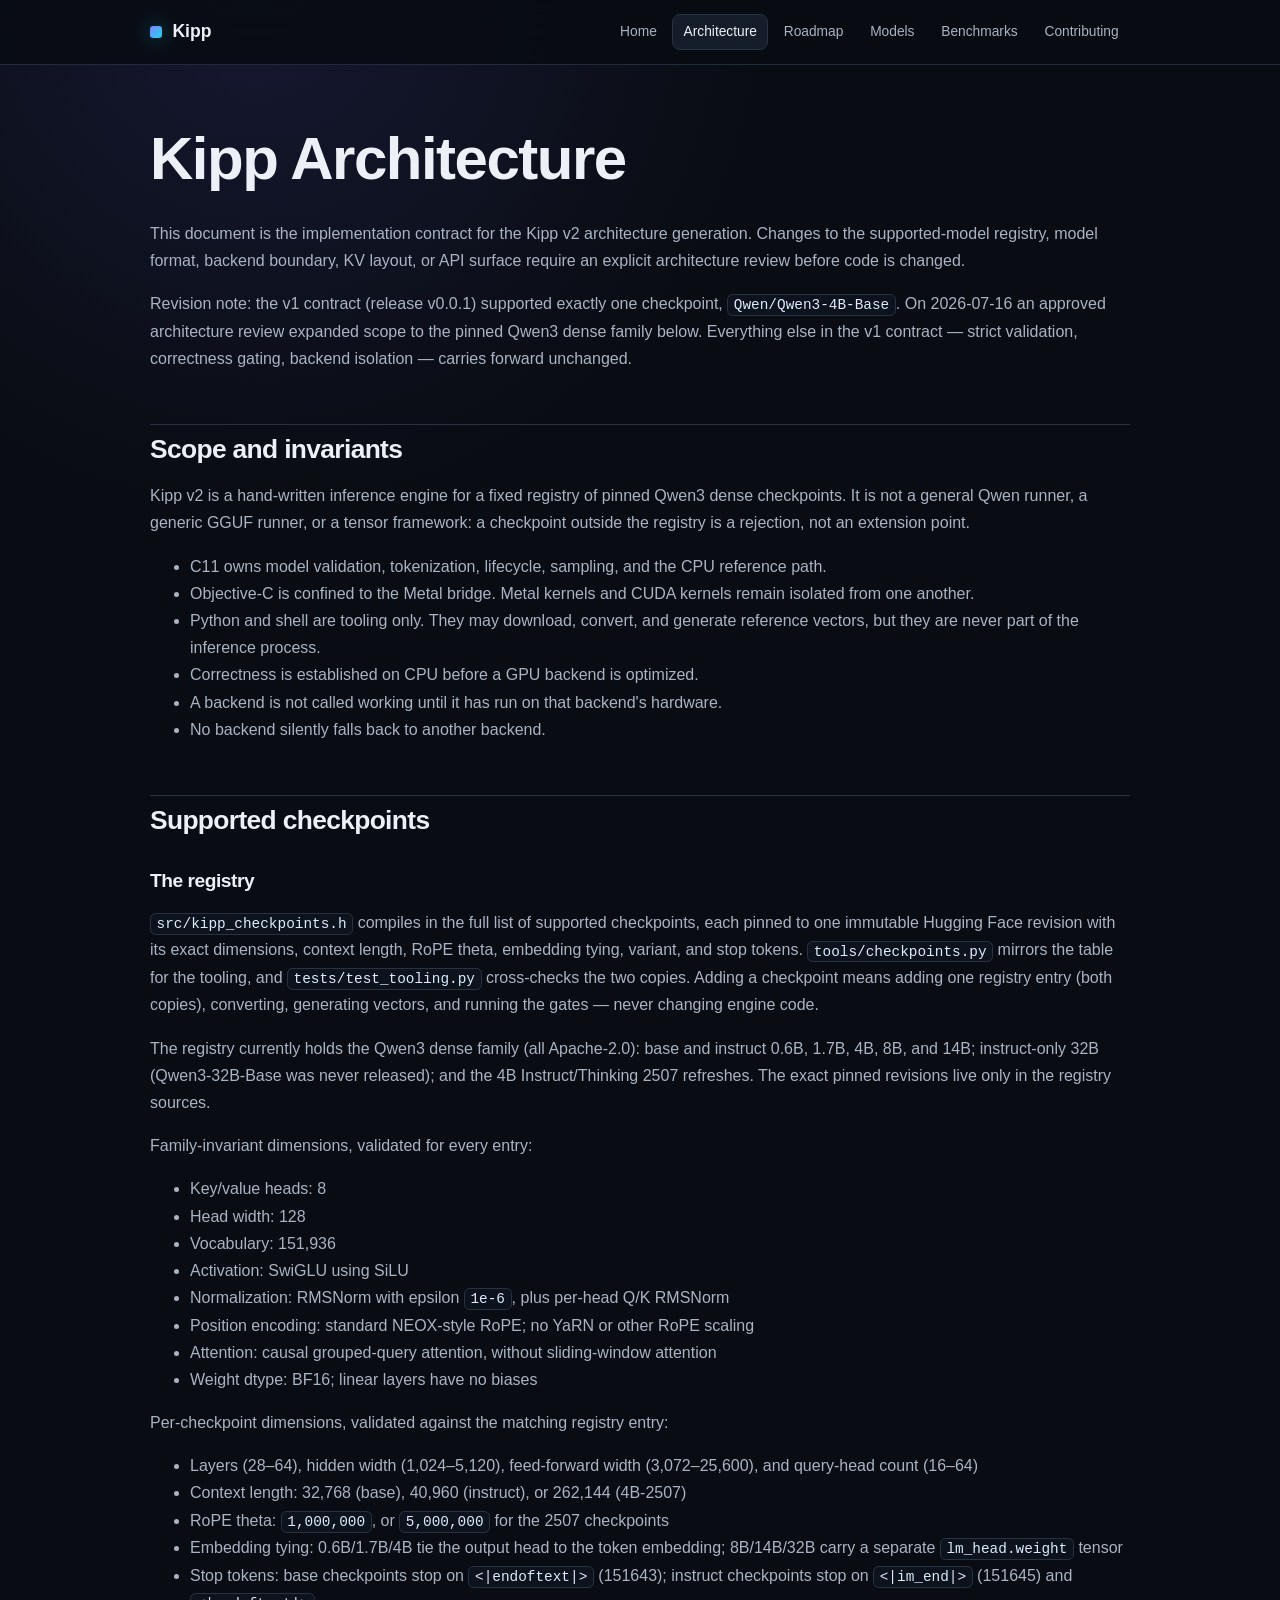
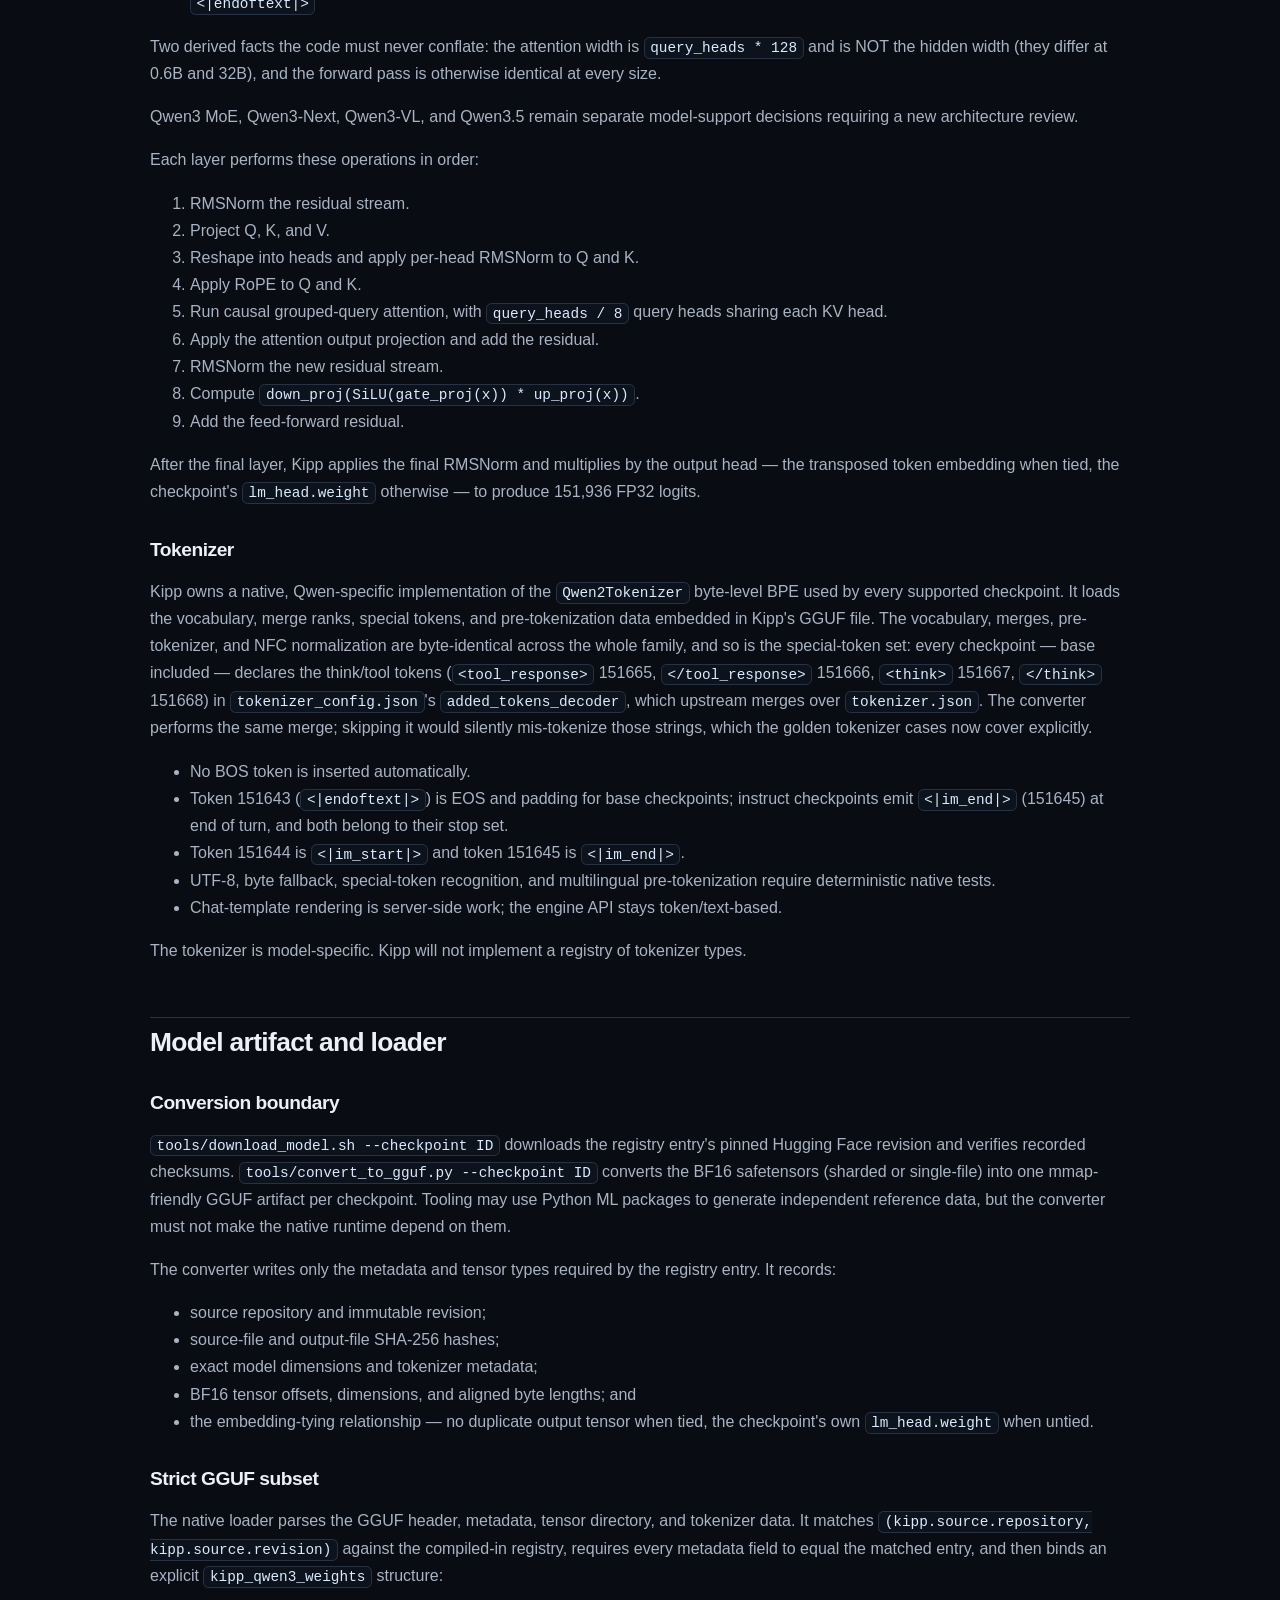
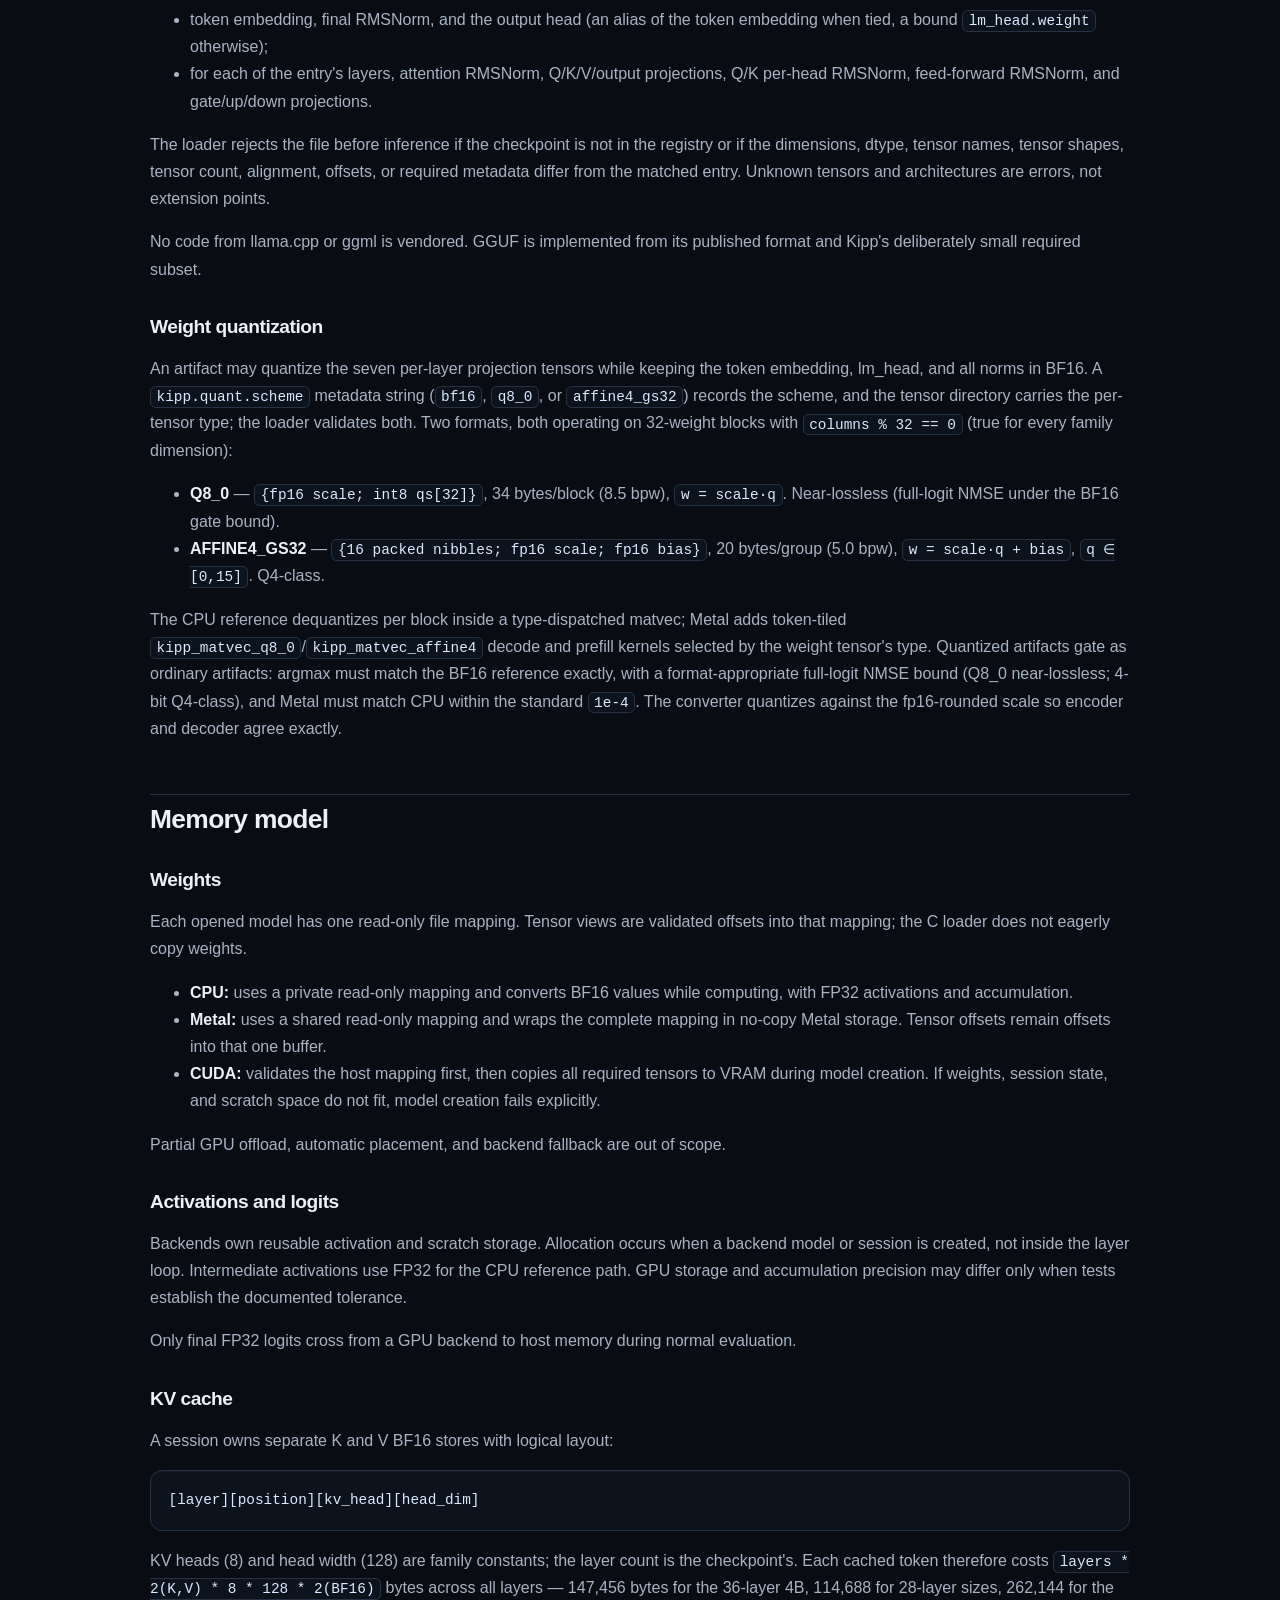
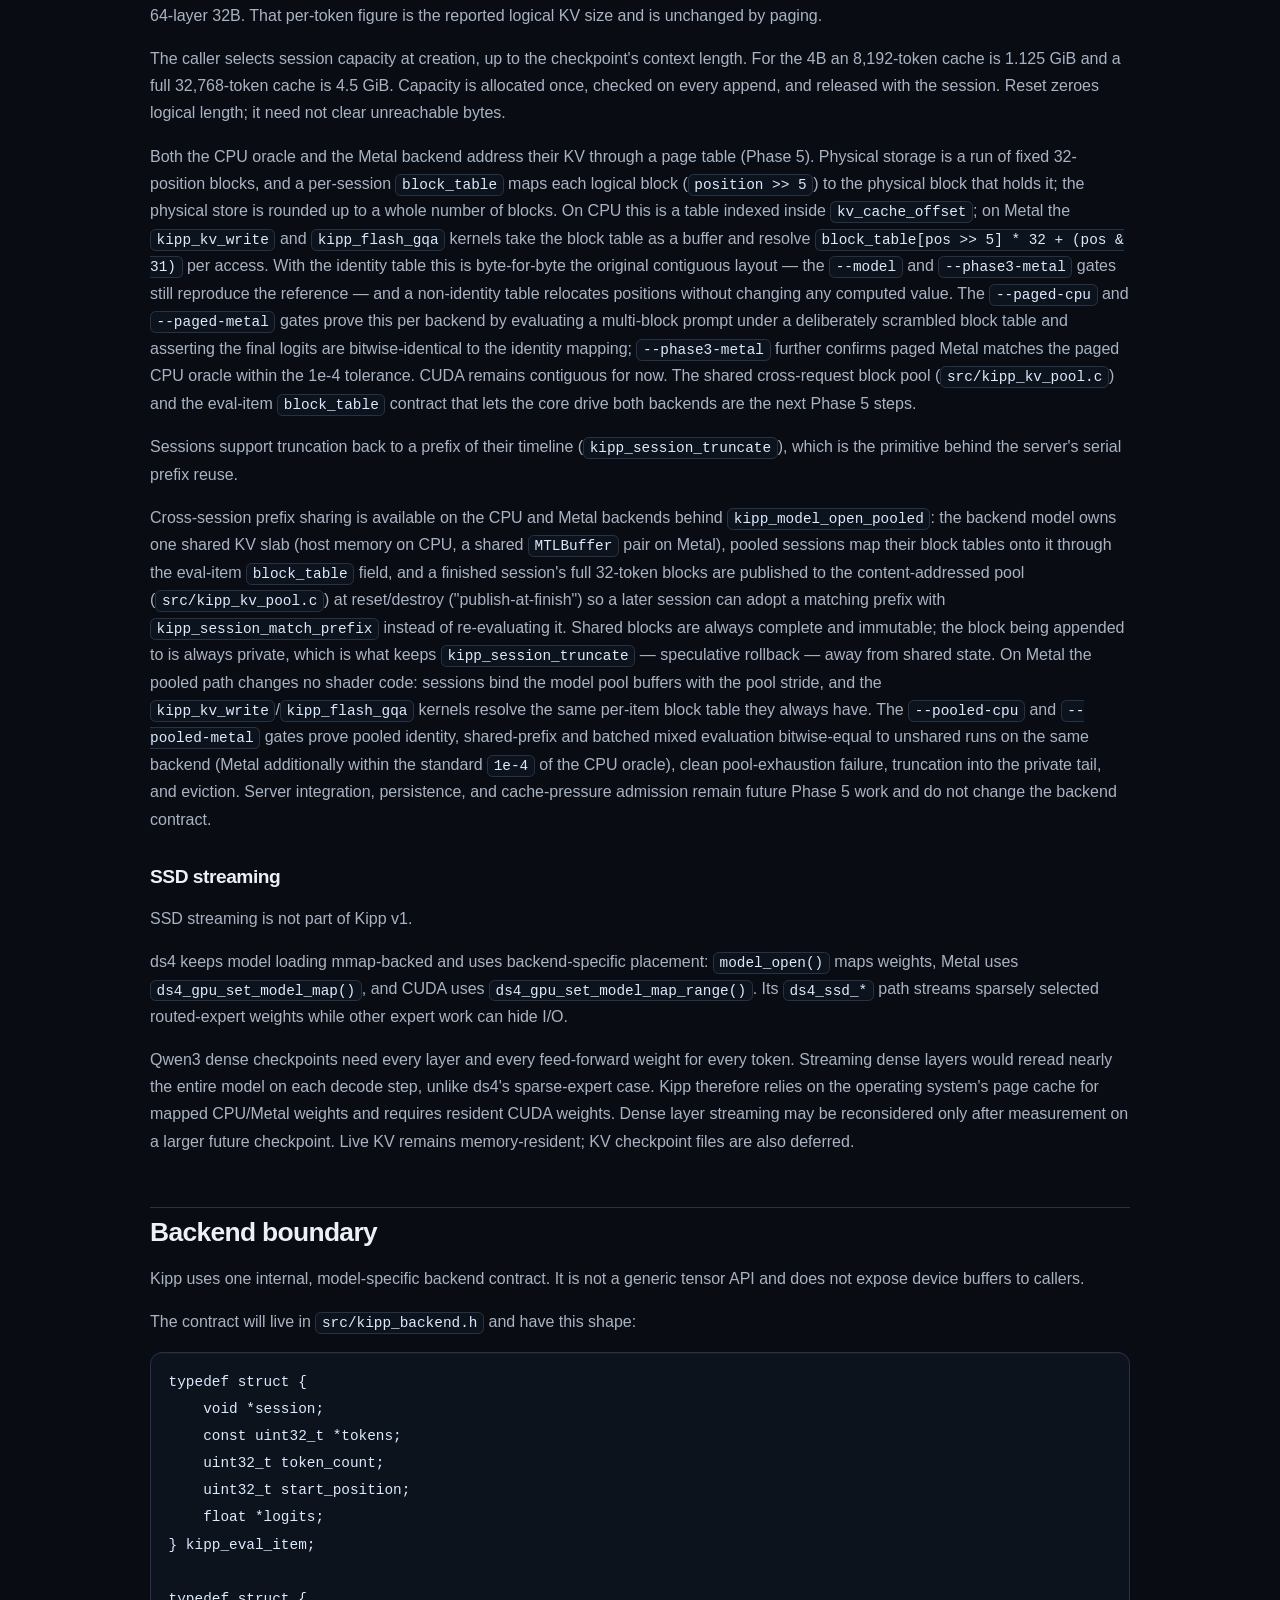
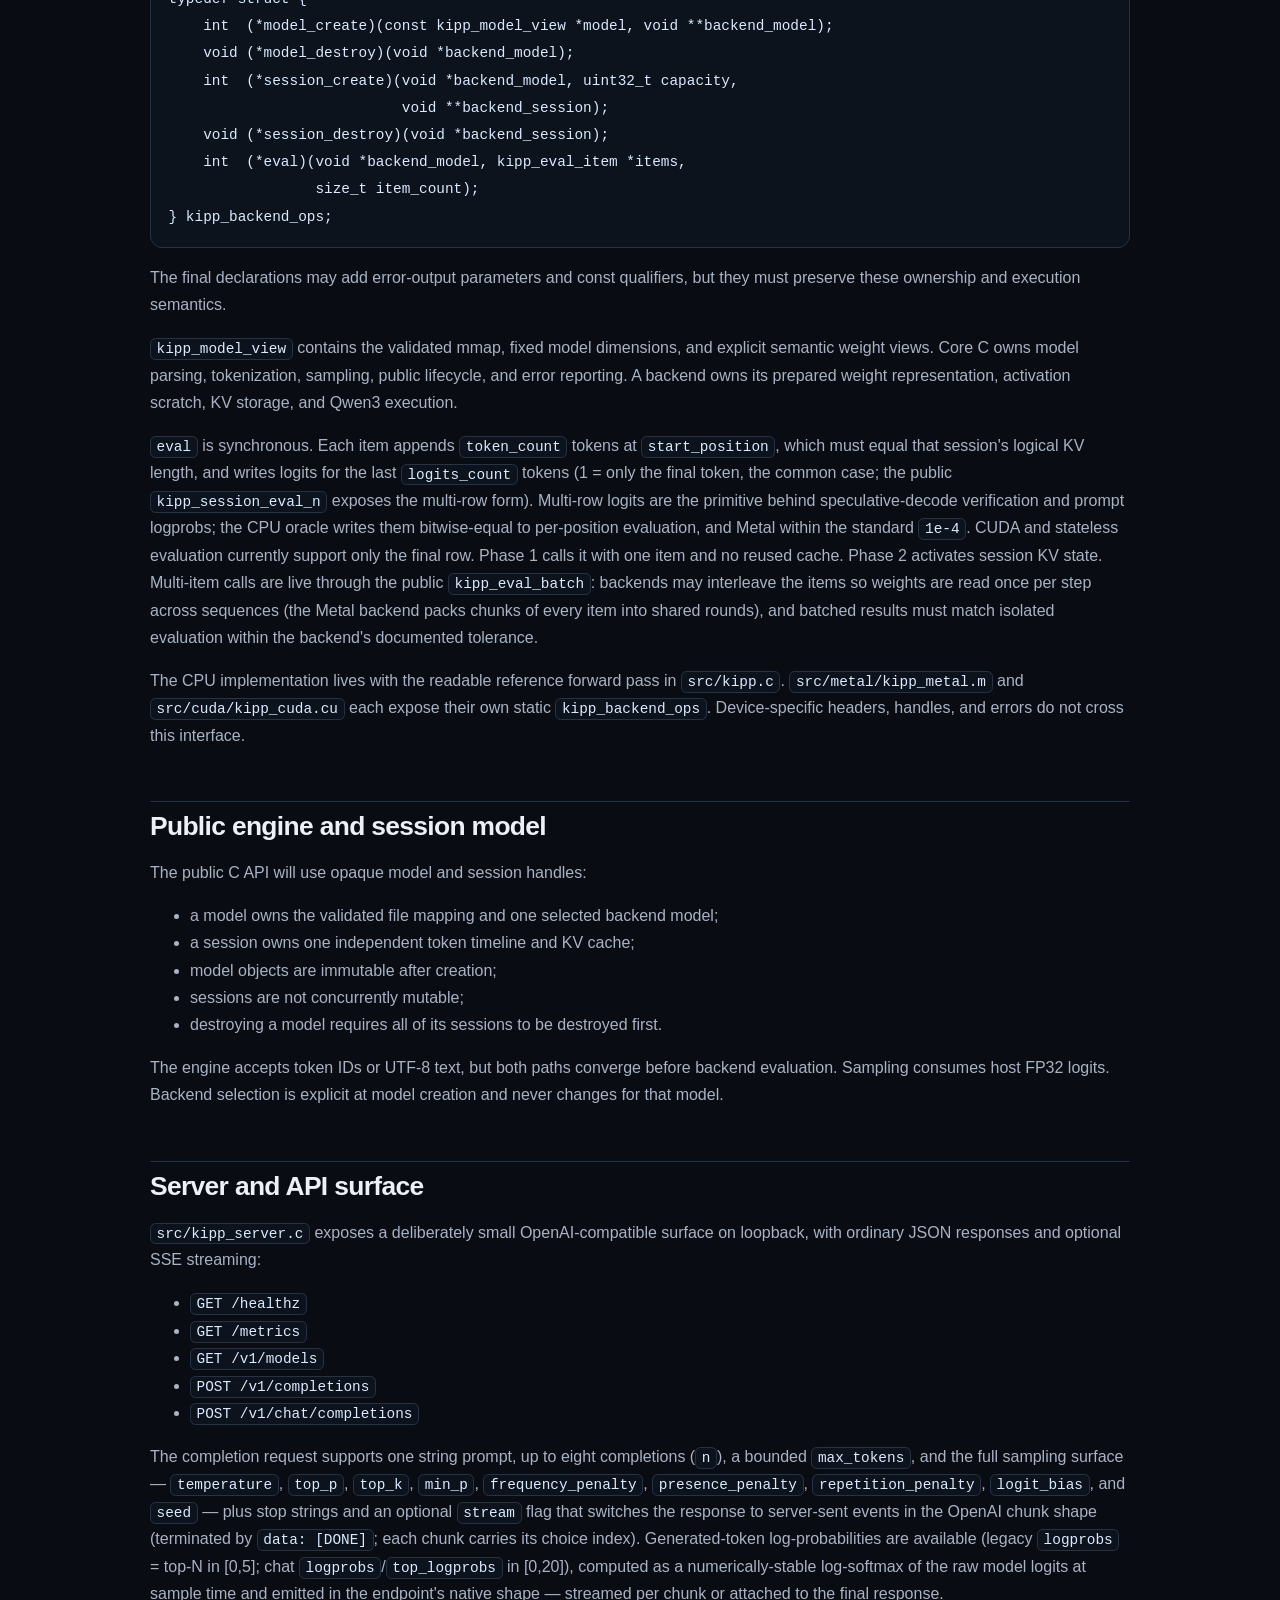
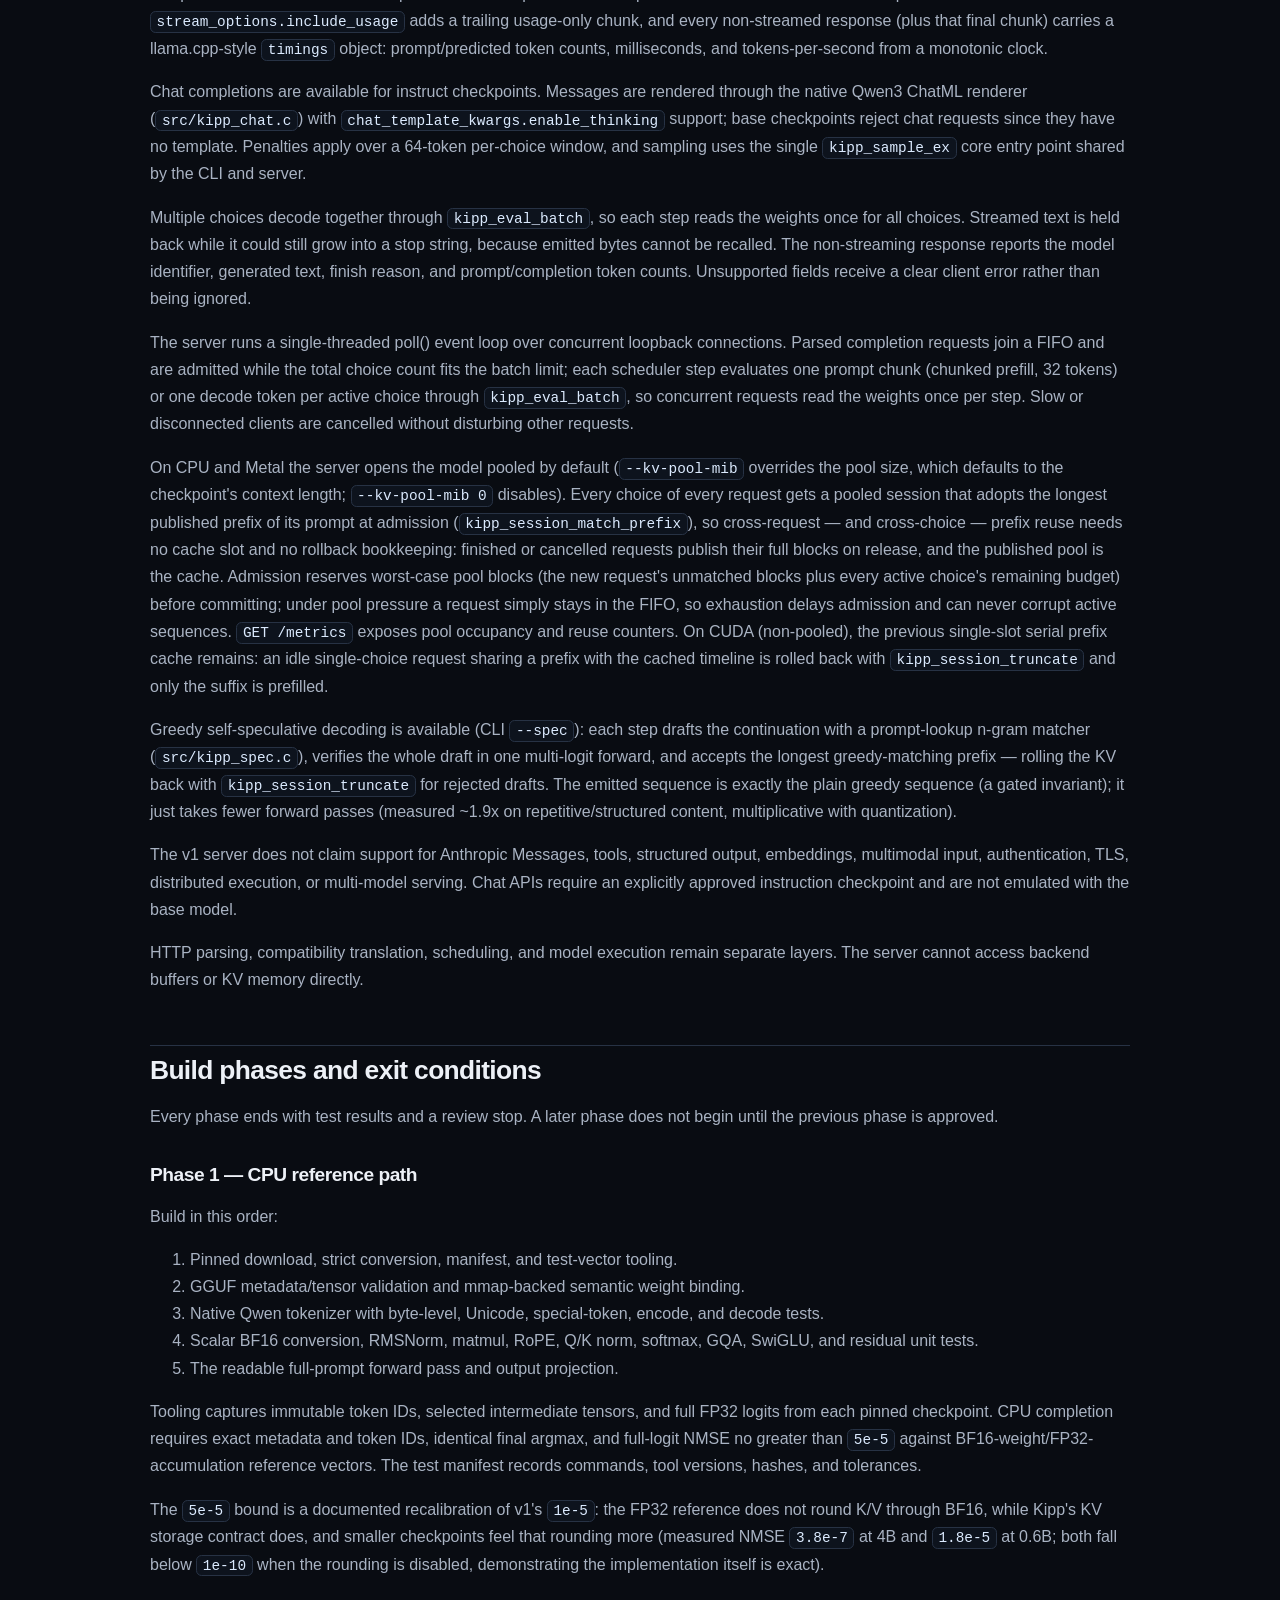
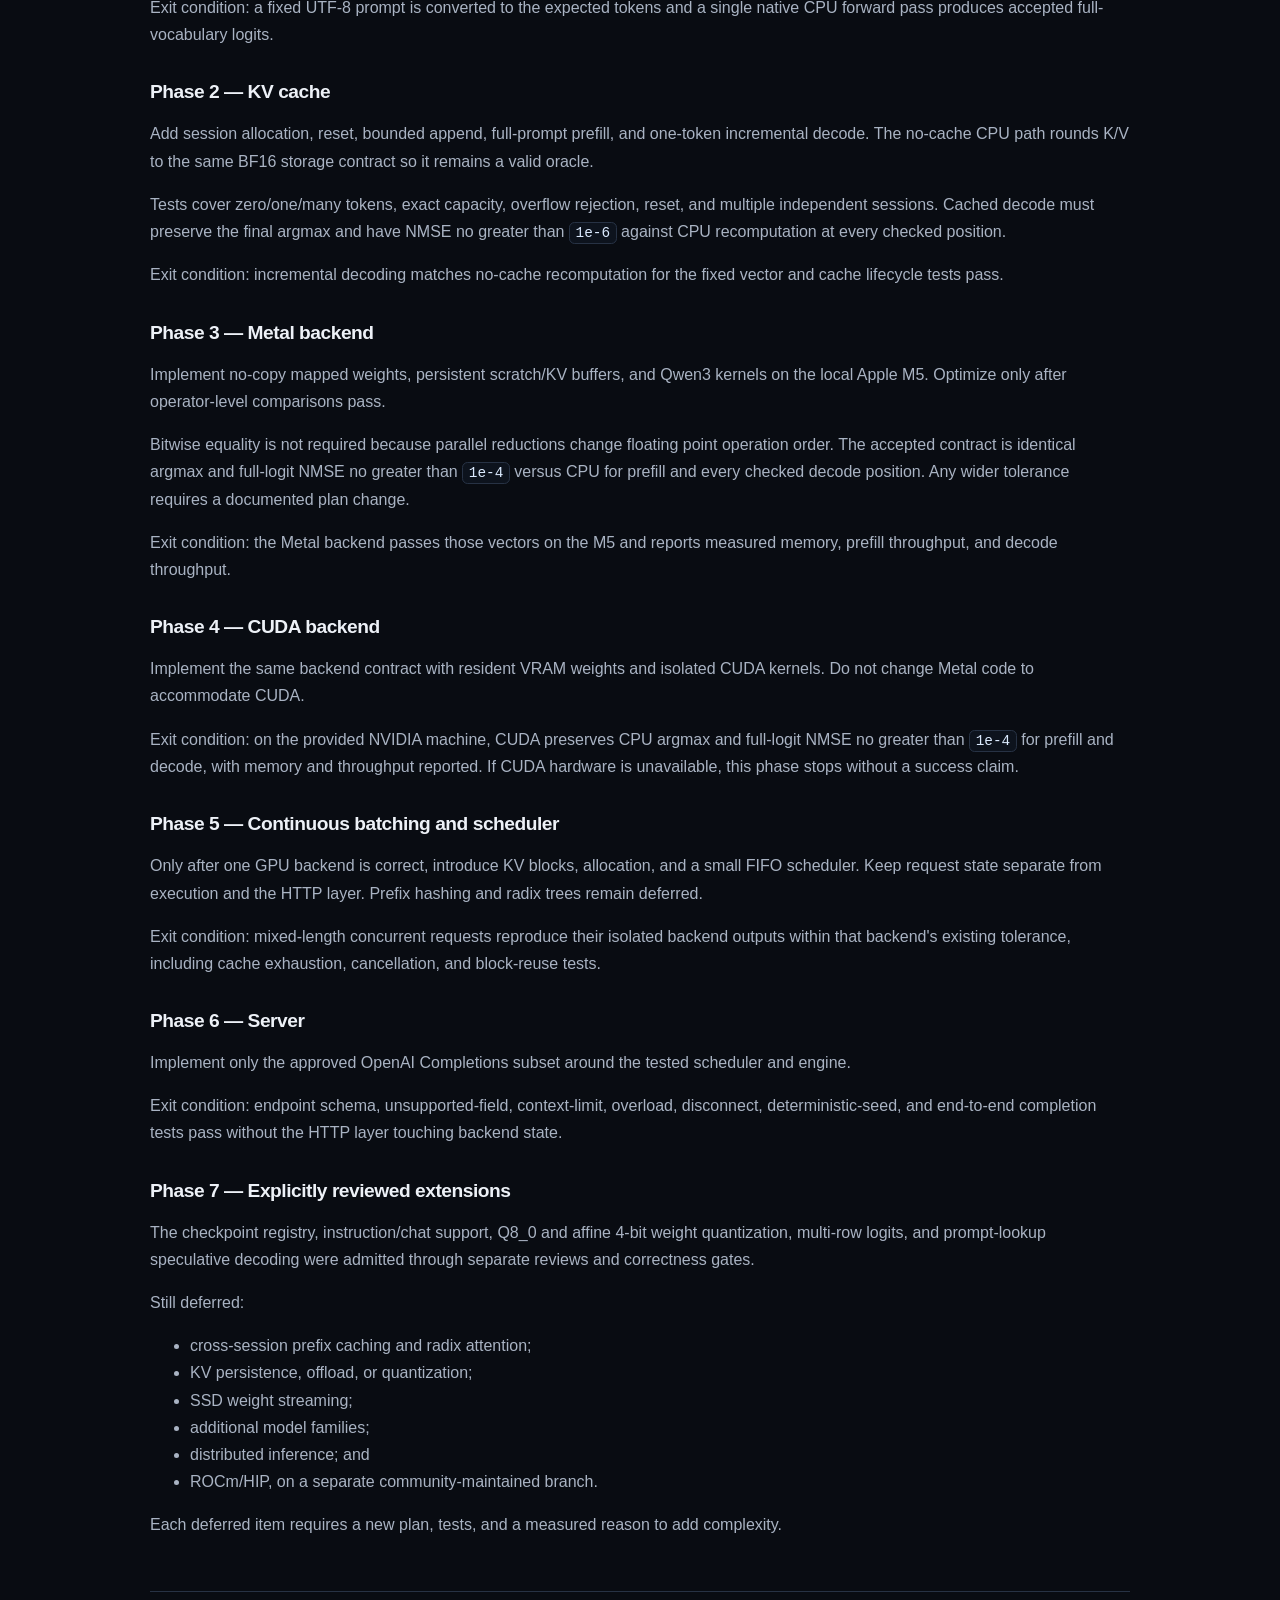
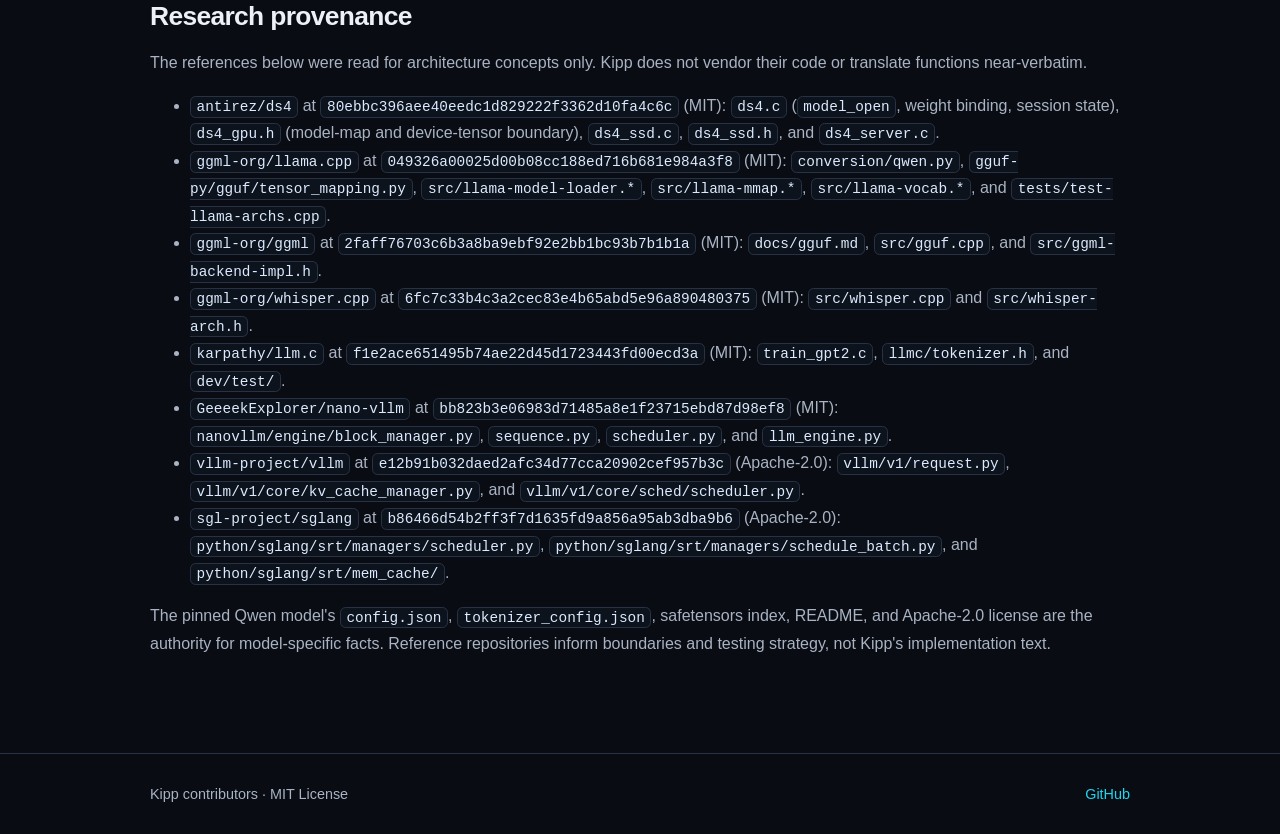
==== commit e8fb377d: "Land engine WIP and paper-revision tooling: --ppl, --spec-gate, provenance, data generator Pre-exist" ====
--- a/docs/architecture.html
+++ b/docs/architecture.html
@@ -245,9 +245,27 @@
 the core drive both backends are the next Phase 5 steps.</p>
 <p>Sessions support truncation back to a prefix of their timeline
 (<code>kipp_session_truncate</code>), which is the primitive behind the server's
-serial prefix reuse. Cross-session prefix sharing, persistence, and
-eviction through the block pool remain future Phase 5 work and do not change
-the backend contract.</p>
+serial prefix reuse.</p>
+<p>Cross-session prefix sharing is available on the CPU and Metal backends
+behind <code>kipp_model_open_pooled</code>: the backend model owns one shared KV slab
+(host memory on CPU, a shared <code>MTLBuffer</code> pair on Metal), pooled sessions
+map their block tables onto it through the eval-item <code>block_table</code> field,
+and a finished session's full 32-token blocks are published to the
+content-addressed pool (<code>src/kipp_kv_pool.c</code>) at reset/destroy
+(&quot;publish-at-finish&quot;) so a later session can adopt a matching prefix with
+<code>kipp_session_match_prefix</code> instead of re-evaluating it. Shared blocks are
+always complete and immutable; the block being appended to is always
+private, which is what keeps <code>kipp_session_truncate</code> — speculative rollback
+— away from shared state. On Metal the pooled path changes no shader code:
+sessions bind the model pool buffers with the pool stride, and the
+<code>kipp_kv_write</code>/<code>kipp_flash_gqa</code> kernels resolve the same per-item block
+table they always have. The <code>--pooled-cpu</code> and <code>--pooled-metal</code> gates prove
+pooled identity, shared-prefix and batched mixed evaluation bitwise-equal
+to unshared runs on the same backend (Metal additionally within the
+standard <code>1e-4</code> of the CPU oracle), clean pool-exhaustion failure,
+truncation into the private tail, and eviction. Server integration,
+persistence, and cache-pressure admission remain future Phase 5 work and do
+not change the backend contract.</p>
 <h3>SSD streaming</h3>
 <p>SSD streaming is not part of Kipp v1.</p>
 <p>ds4 keeps model loading mmap-backed and uses backend-specific placement:
@@ -360,12 +378,23 @@
 step evaluates one prompt chunk (chunked prefill, 32 tokens) or one decode
 token per active choice through <code>kipp_eval_batch</code>, so concurrent requests
 read the weights once per step. Slow or disconnected clients are cancelled
-without disturbing other requests. A single cached session plus its
-evaluated token timeline provides serial prefix reuse: when an idle
-single-choice request shares a prefix with the timeline, the session is
-rolled back with <code>kipp_session_truncate</code> and only the suffix is prefilled.
-Multi-entry prefix caching and production KV block pooling remain future
-reviewed work and must not change this API surface.</p>
+without disturbing other requests.</p>
+<p>On CPU and Metal the server opens the model pooled by default
+(<code>--kv-pool-mib</code> overrides the pool size, which defaults to the
+checkpoint's context length; <code>--kv-pool-mib 0</code> disables). Every choice of
+every request gets a pooled session that adopts the longest published
+prefix of its prompt at admission (<code>kipp_session_match_prefix</code>), so
+cross-request — and cross-choice — prefix reuse needs no cache slot and no
+rollback bookkeeping: finished or cancelled requests publish their full
+blocks on release, and the published pool is the cache. Admission reserves
+worst-case pool blocks (the new request's unmatched blocks plus every
+active choice's remaining budget) before committing; under pool pressure a
+request simply stays in the FIFO, so exhaustion delays admission and can
+never corrupt active sequences. <code>GET /metrics</code> exposes pool occupancy and
+reuse counters. On CUDA (non-pooled), the previous single-slot serial
+prefix cache remains: an idle single-choice request sharing a prefix with
+the cached timeline is rolled back with <code>kipp_session_truncate</code> and only
+the suffix is prefilled.</p>
 <p>Greedy self-speculative decoding is available (CLI <code>--spec</code>): each step
 drafts the continuation with a prompt-lookup n-gram matcher
 (<code>src/kipp_spec.c</code>), verifies the whole draft in one multi-logit forward,
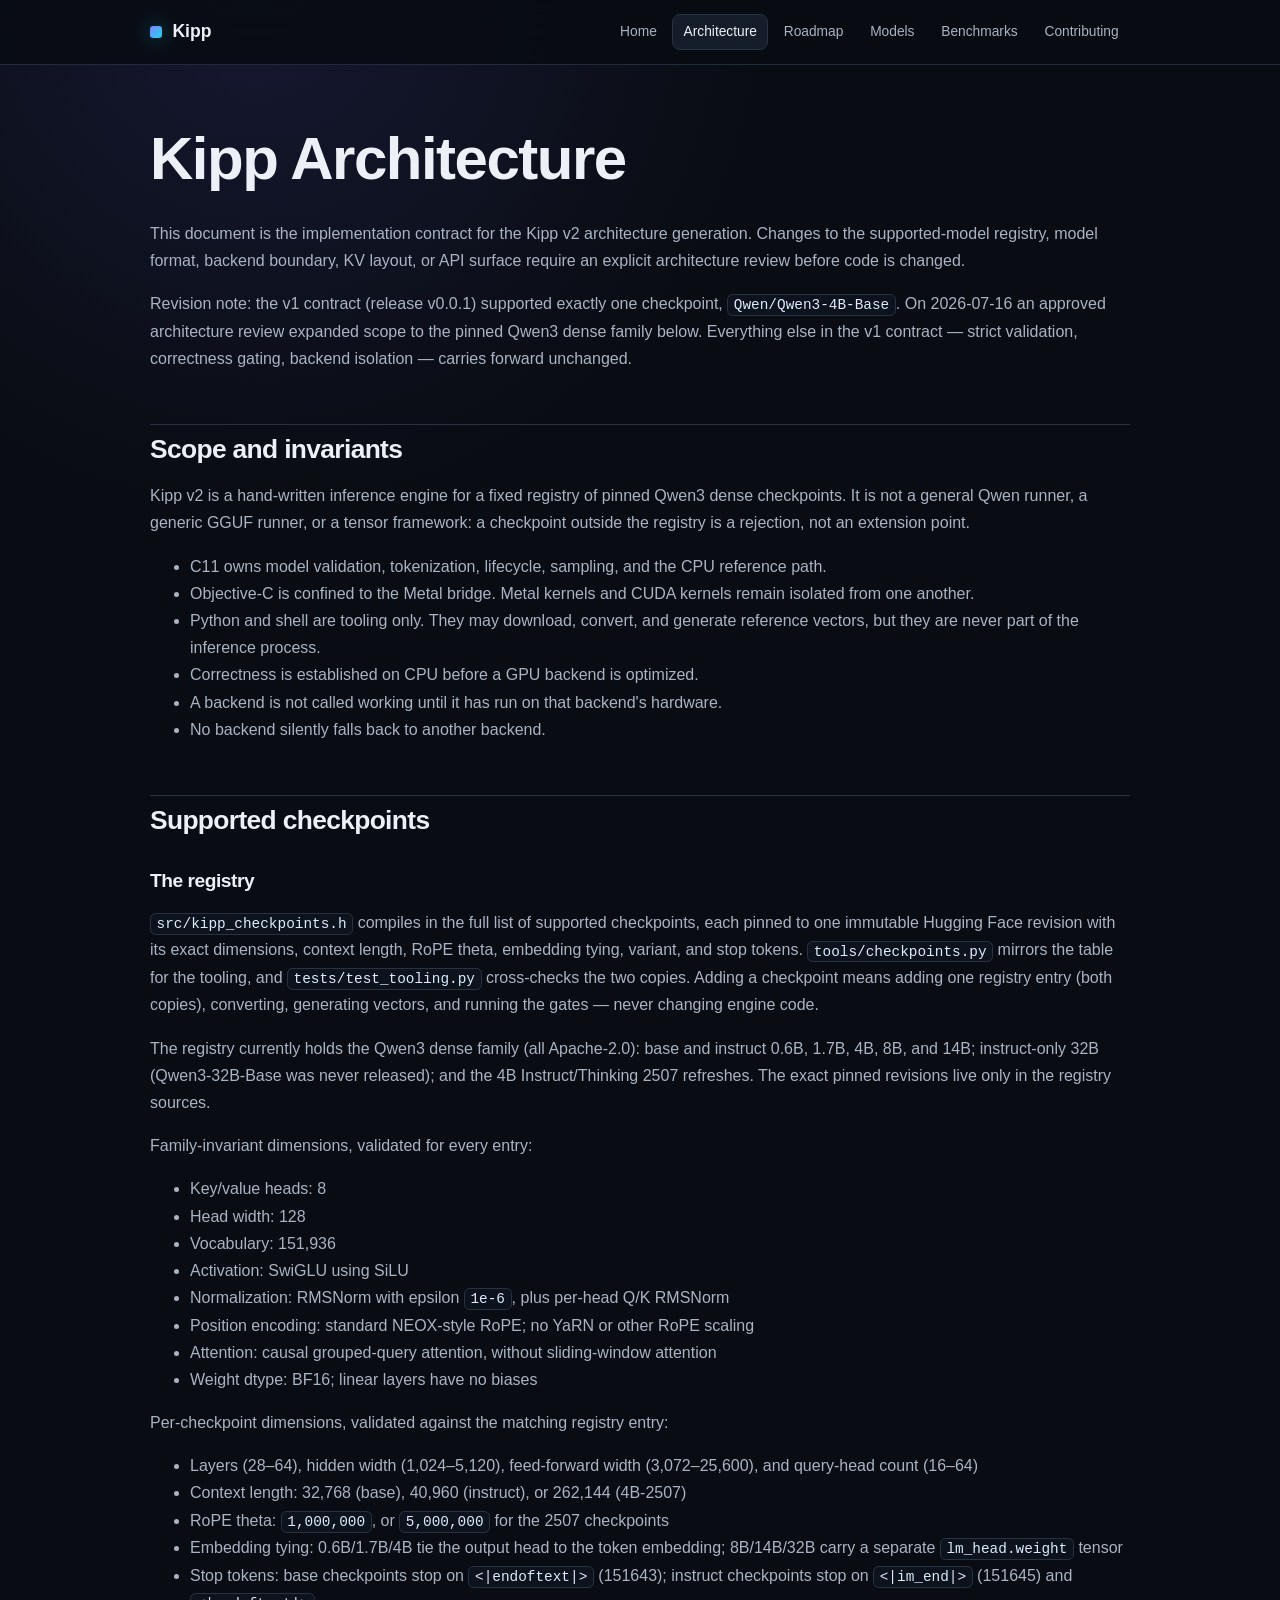
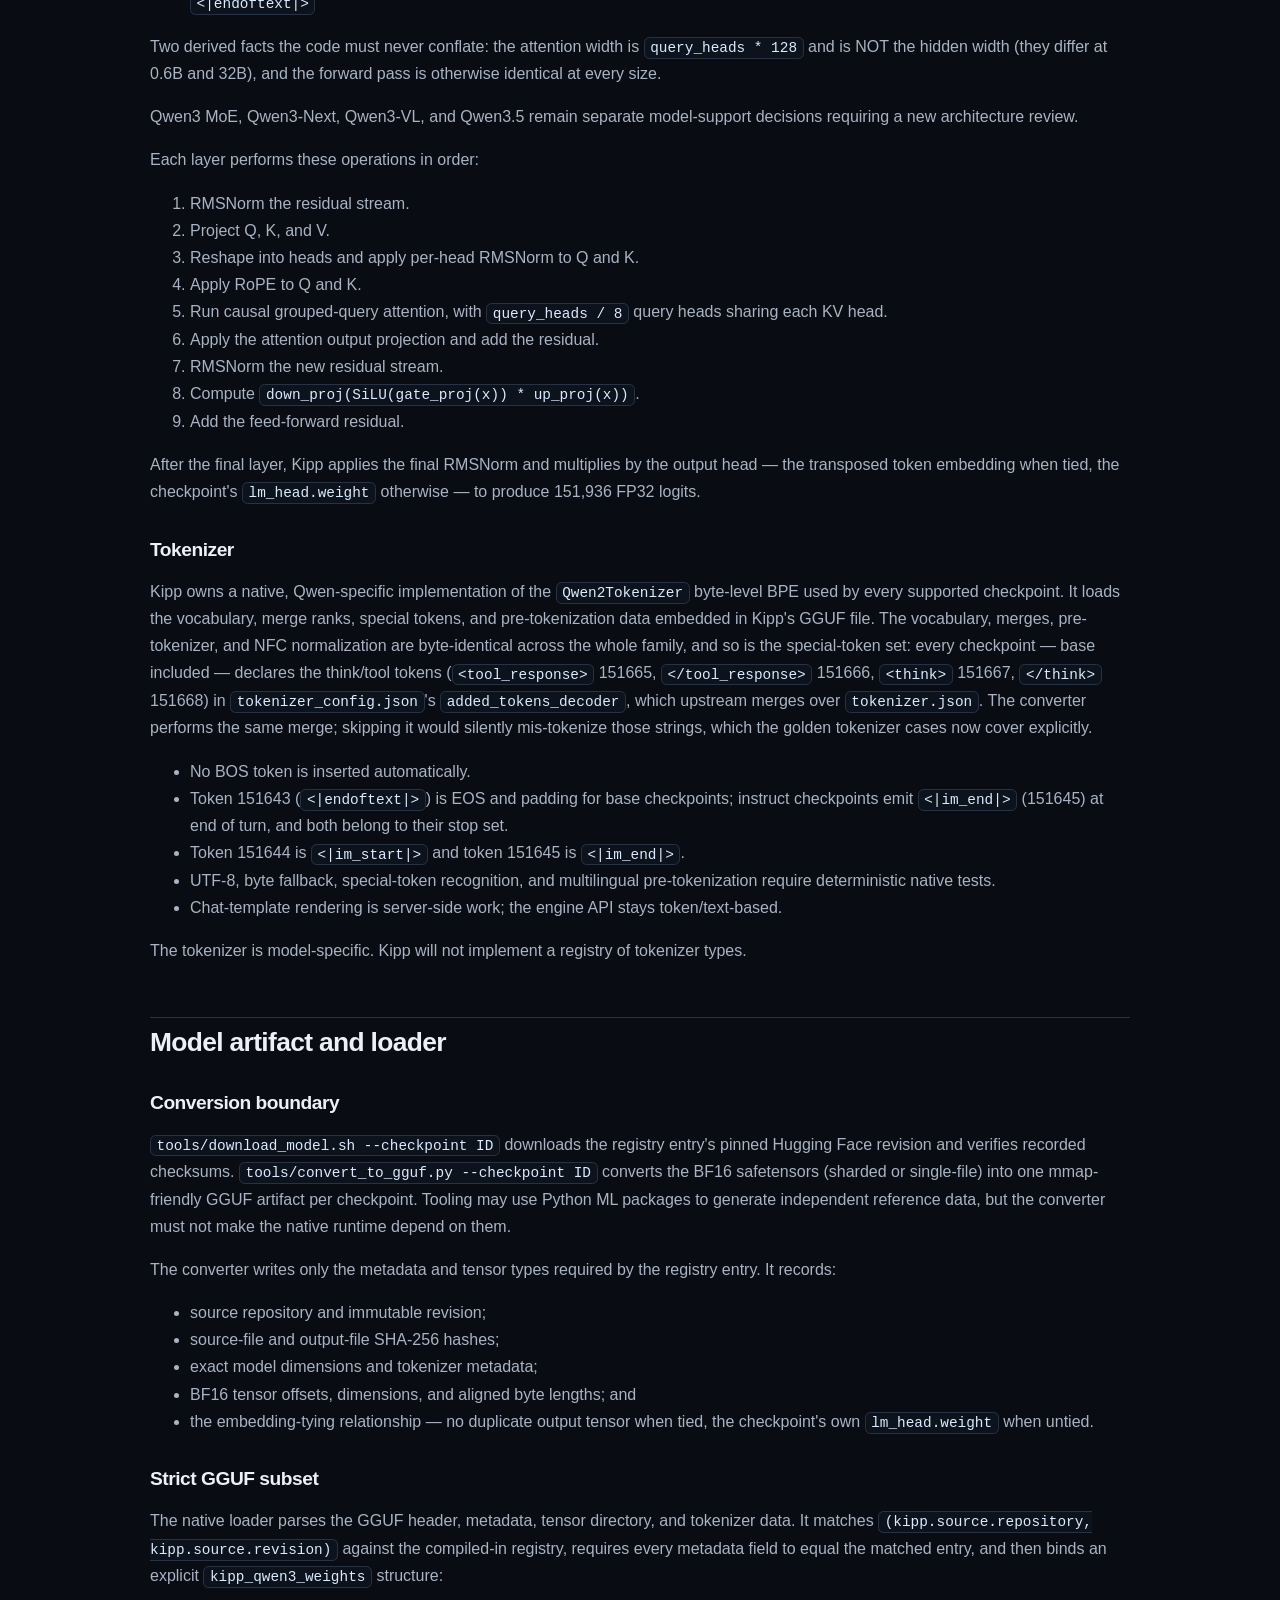
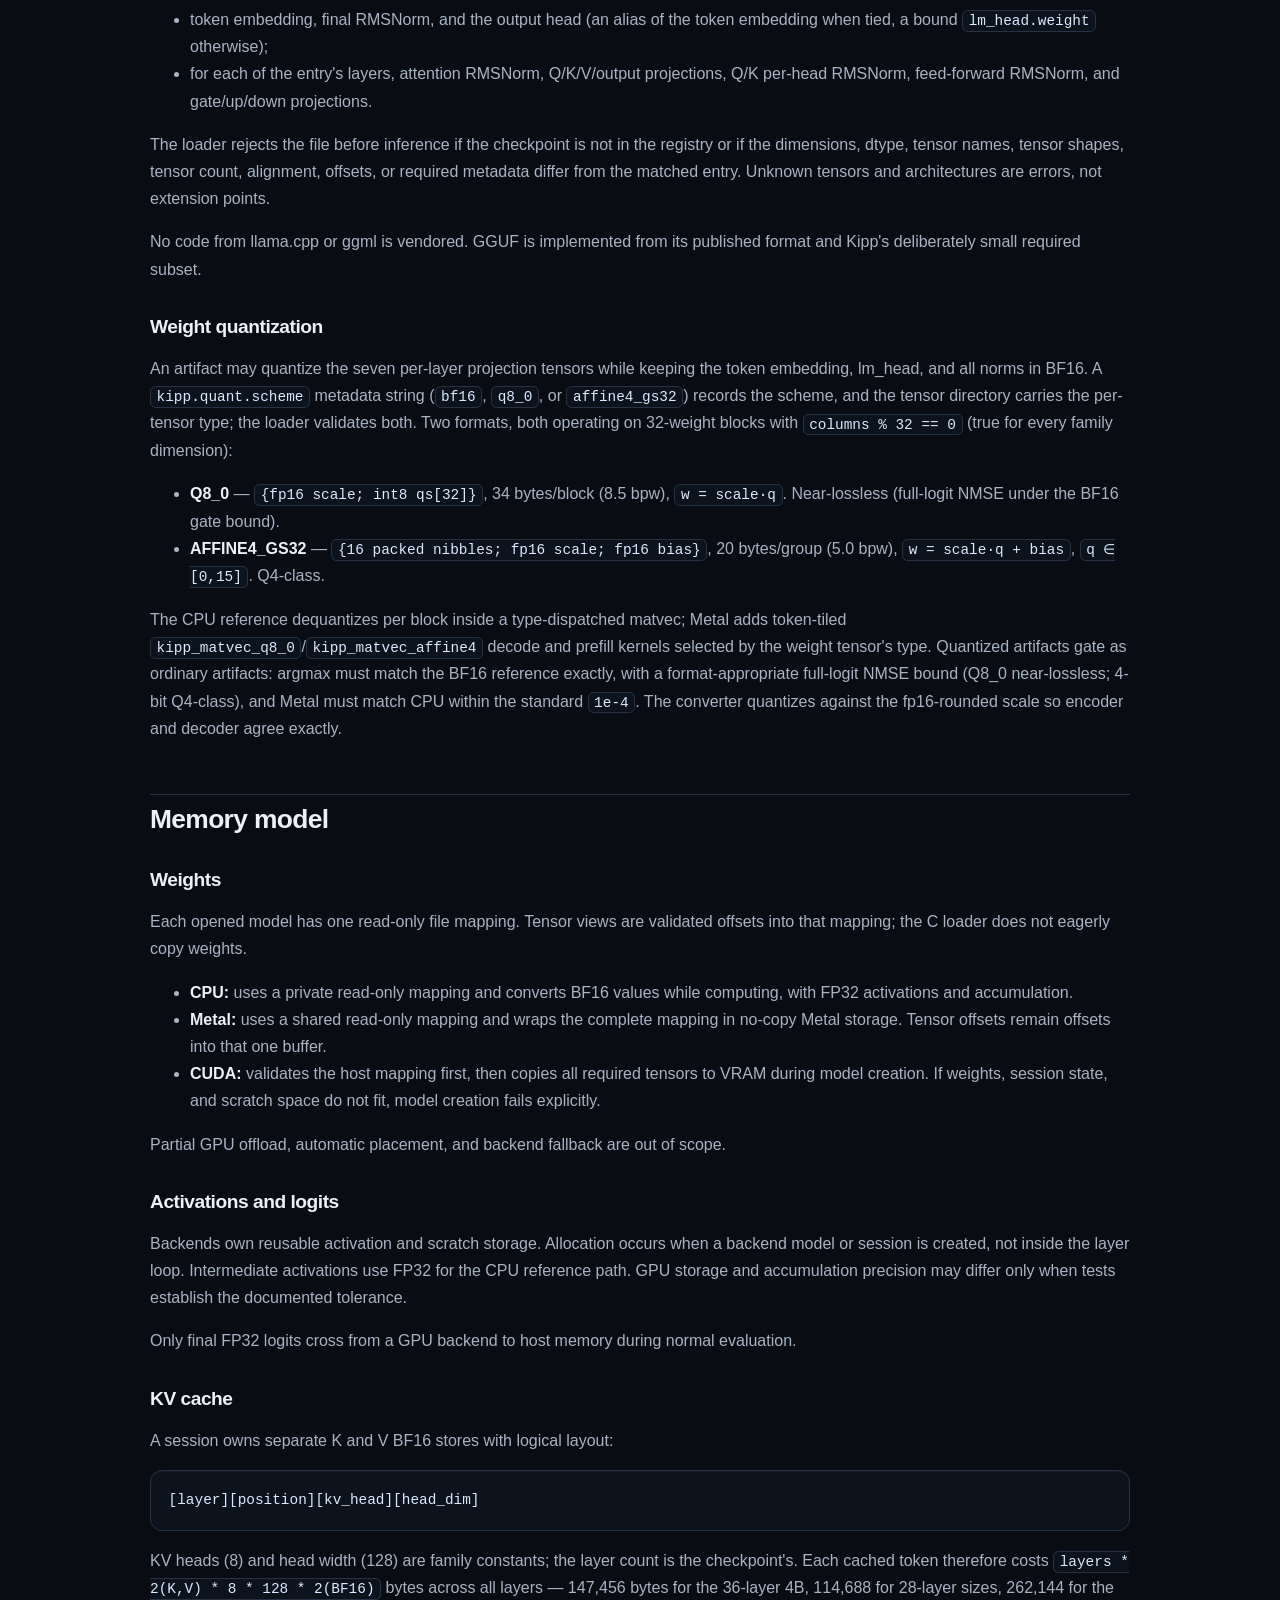
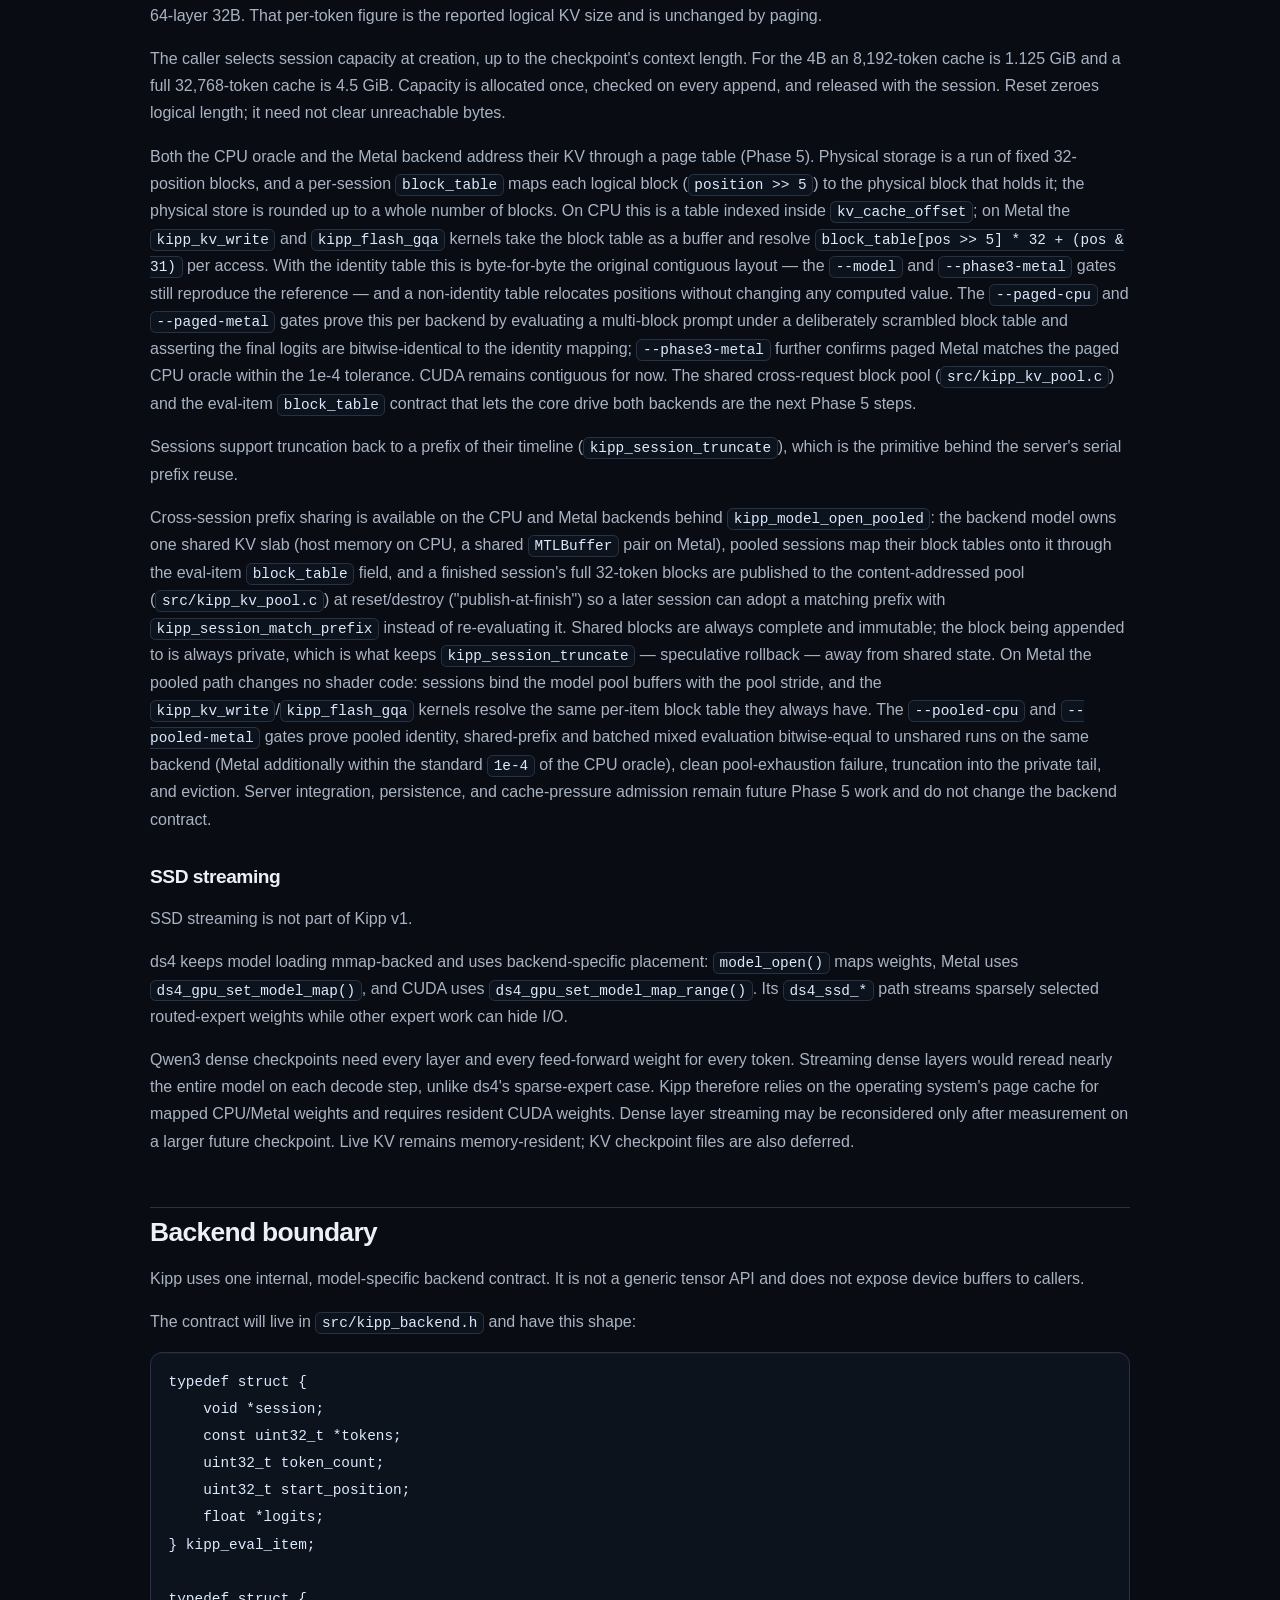
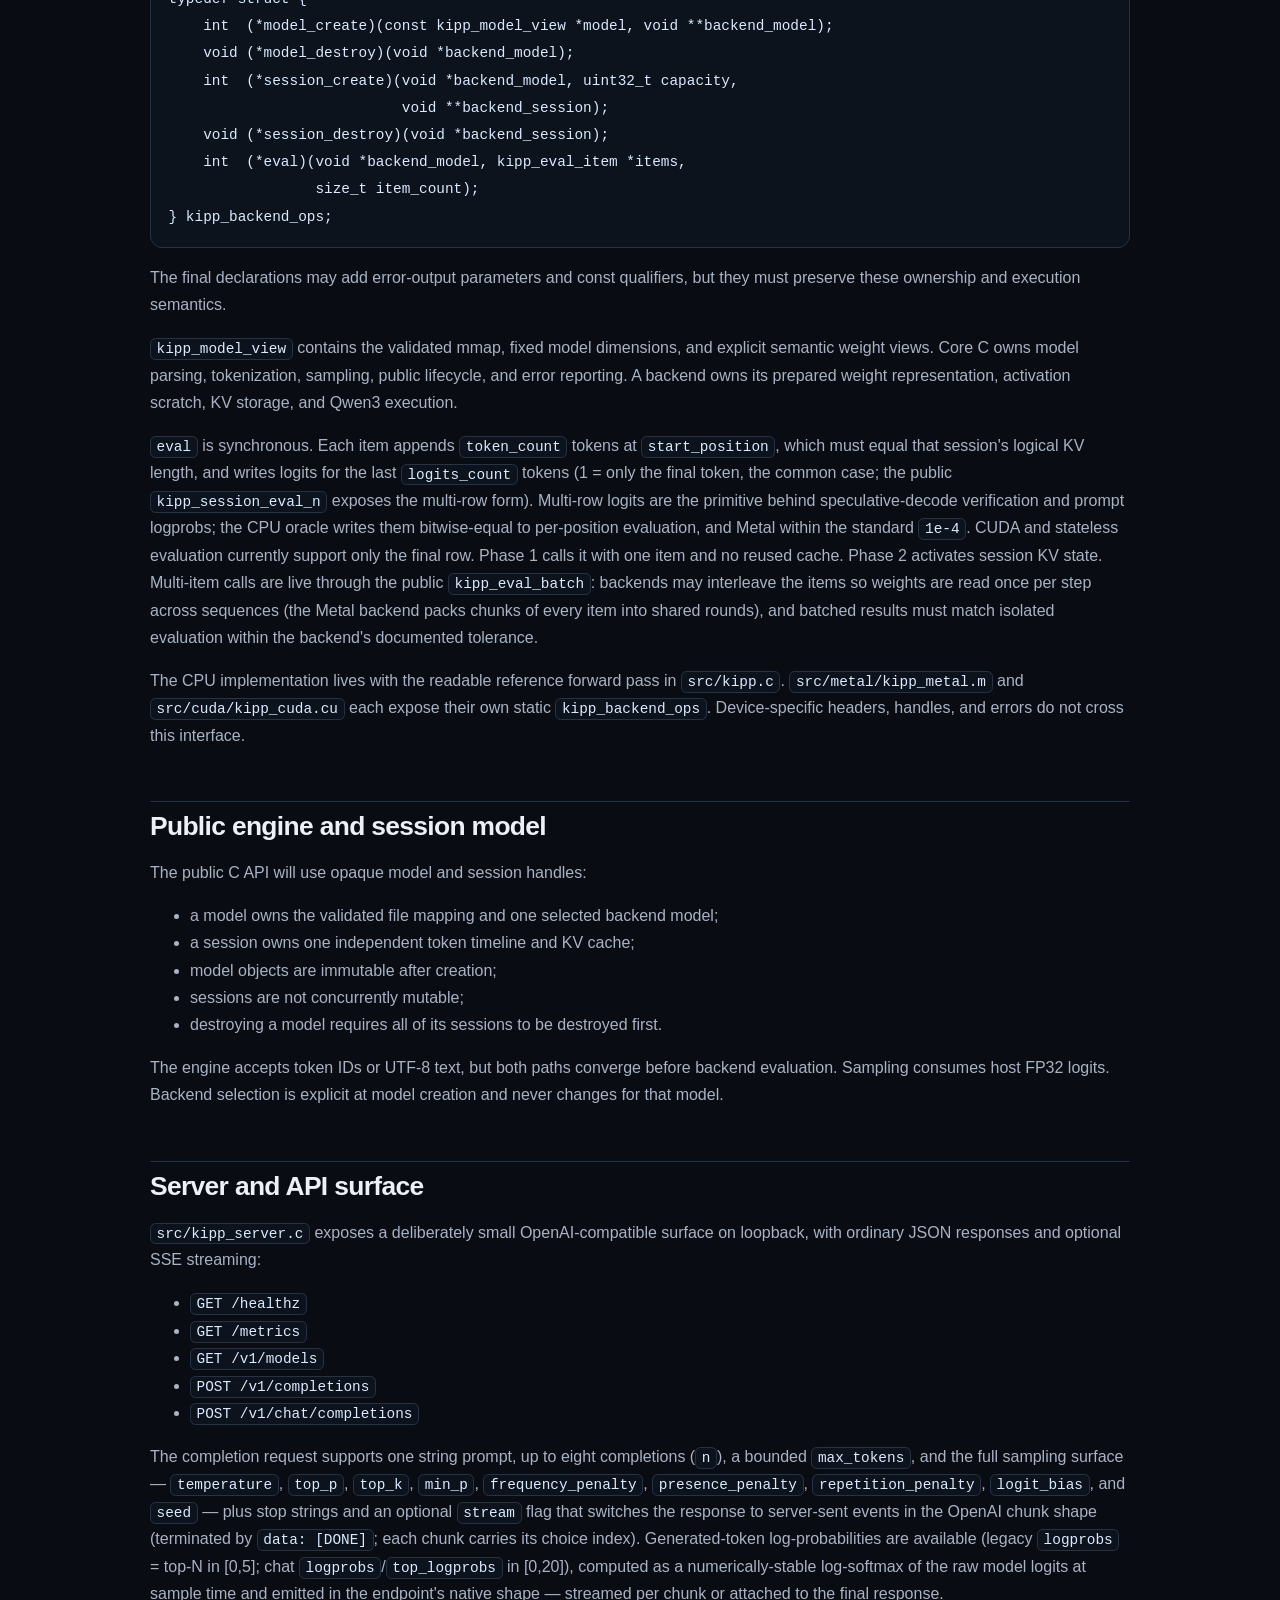
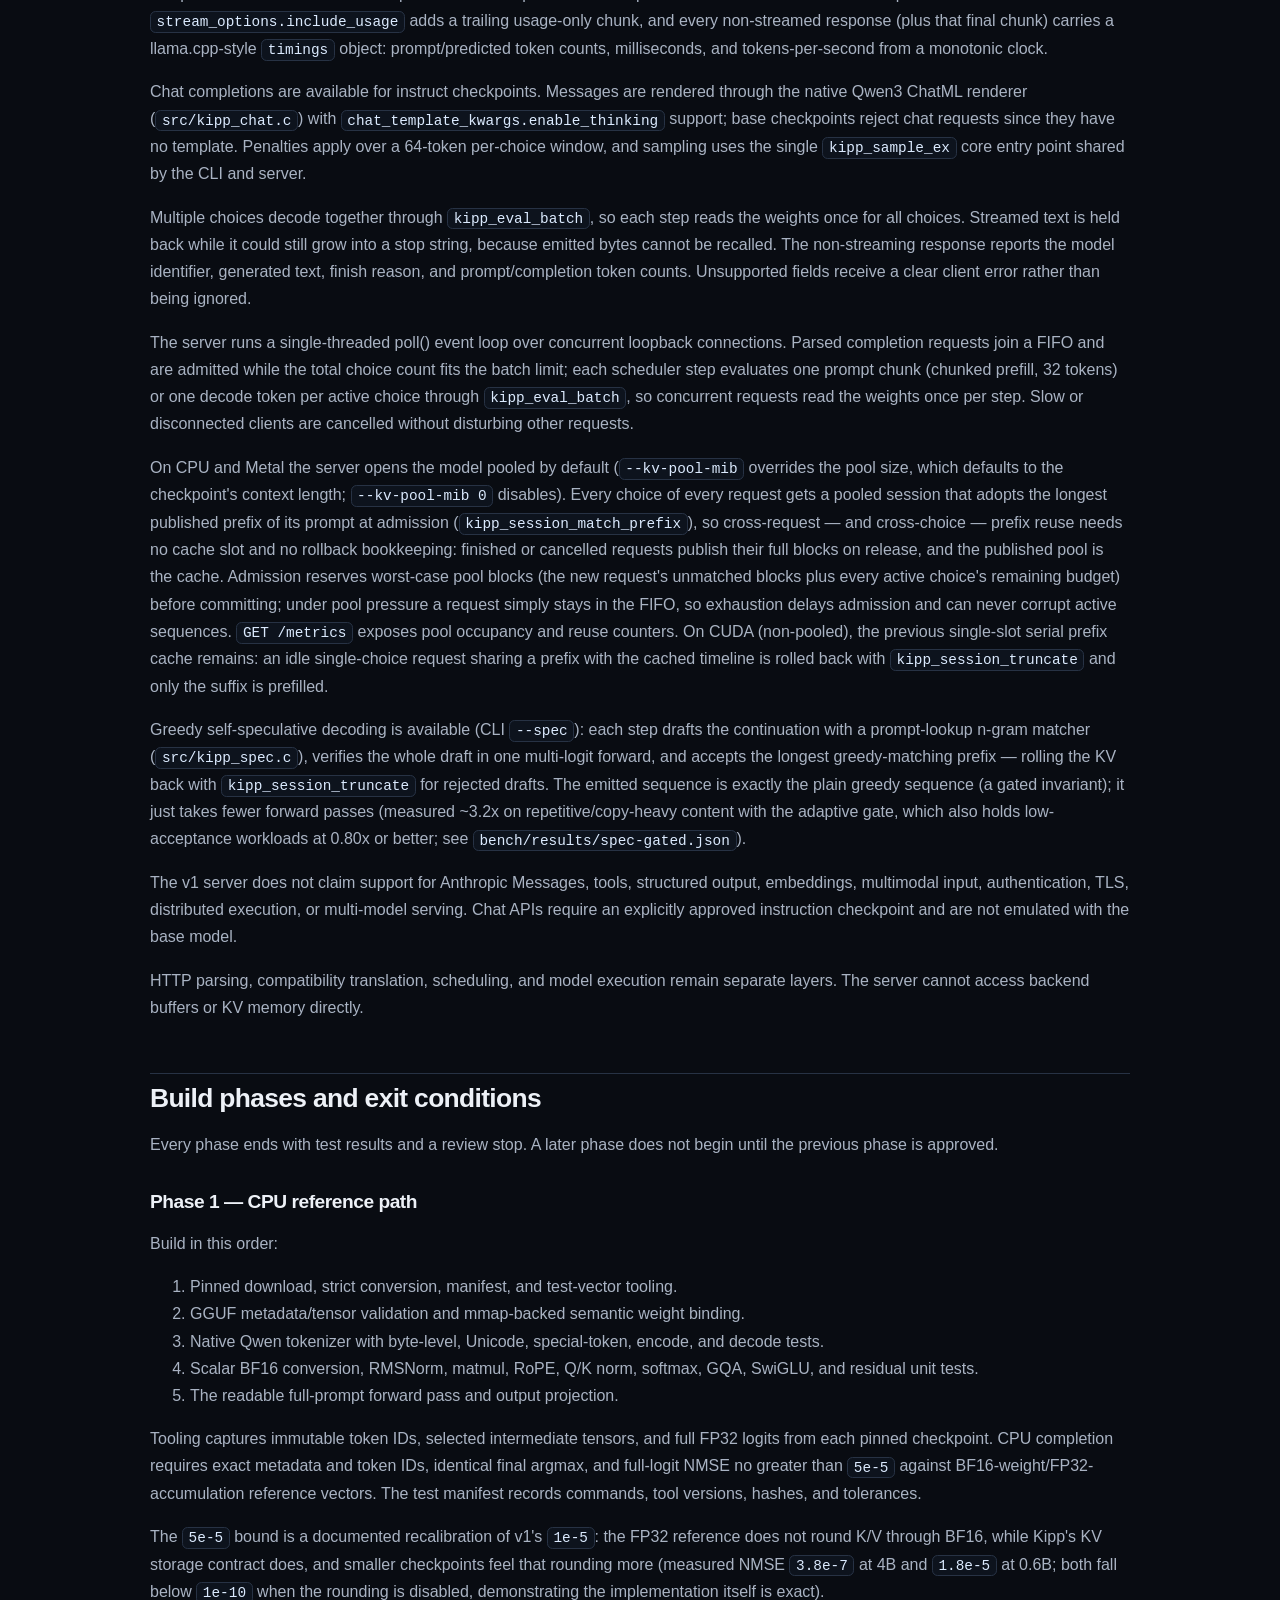
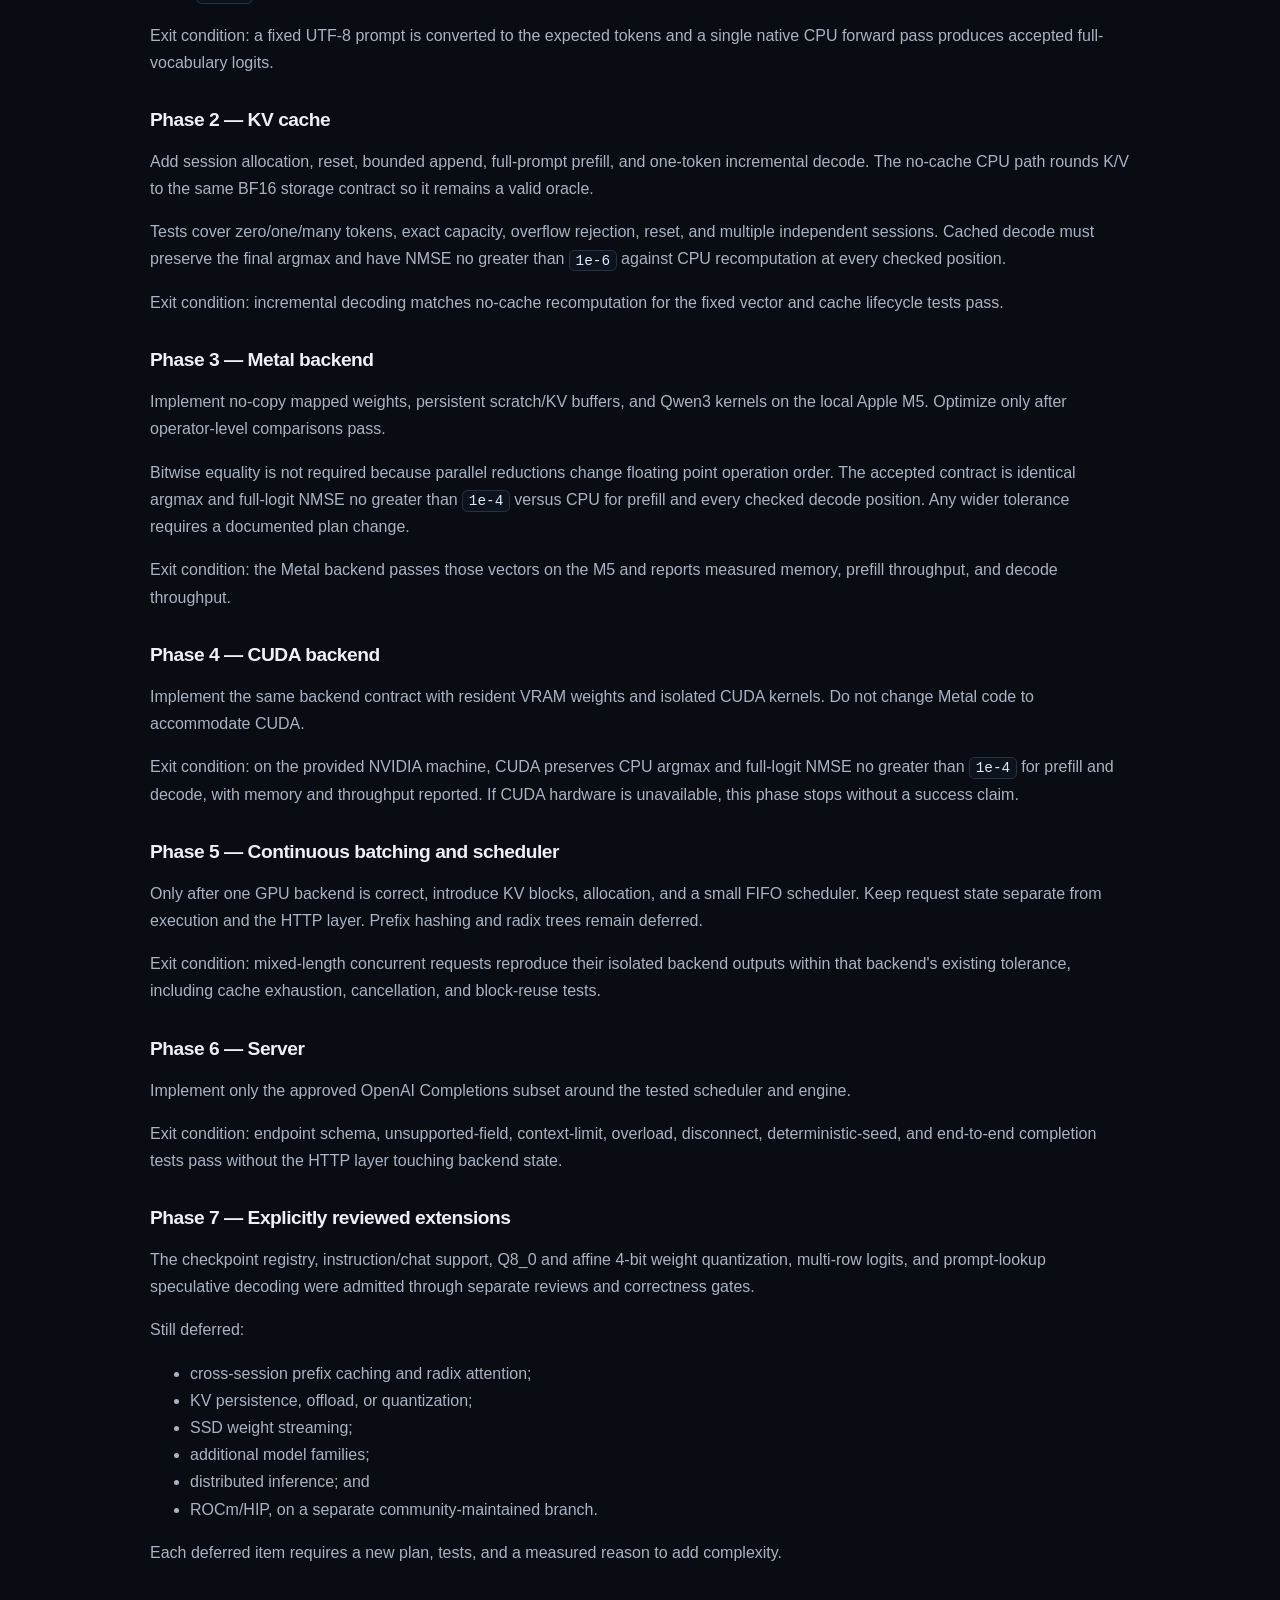
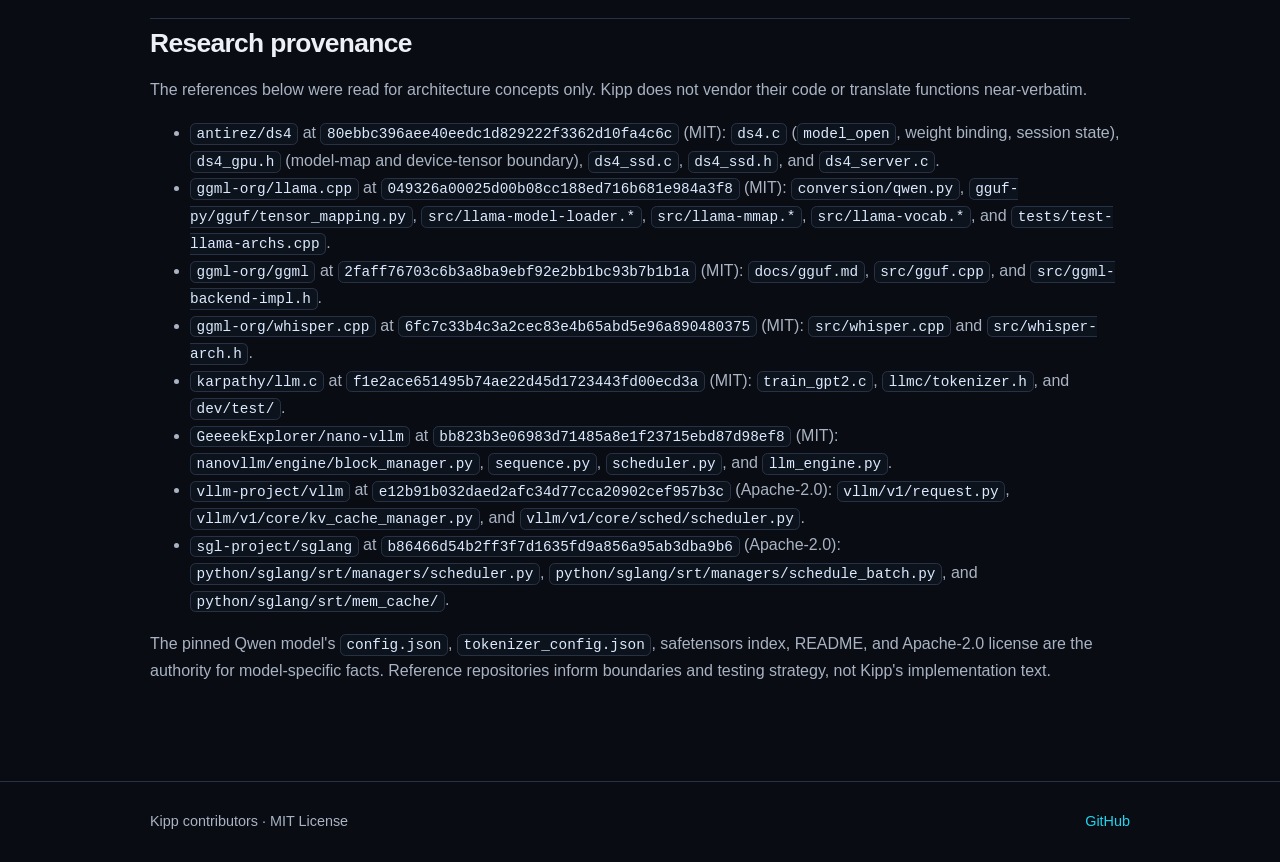
==== commit 65240953: "Apply adversarial-review fixes; refresh all docs to committed numbers Paper (review findings F1-F10)" ====
--- a/docs/architecture.html
+++ b/docs/architecture.html
@@ -401,8 +401,9 @@
 and accepts the longest greedy-matching prefix — rolling the KV back with
 <code>kipp_session_truncate</code> for rejected drafts. The emitted sequence is exactly
 the plain greedy sequence (a gated invariant); it just takes fewer forward
-passes (measured ~1.9x on repetitive/structured content, multiplicative with
-quantization).</p>
+passes (measured ~3.2x on repetitive/copy-heavy content with the adaptive
+gate, which also holds low-acceptance workloads at 0.80x or better; see
+<code>bench/results/spec-gated.json</code>).</p>
 <p>The v1 server does not claim support for Anthropic Messages, tools,
 structured output, embeddings, multimodal input, authentication, TLS,
 distributed execution, or multi-model serving. Chat APIs require an explicitly approved instruction
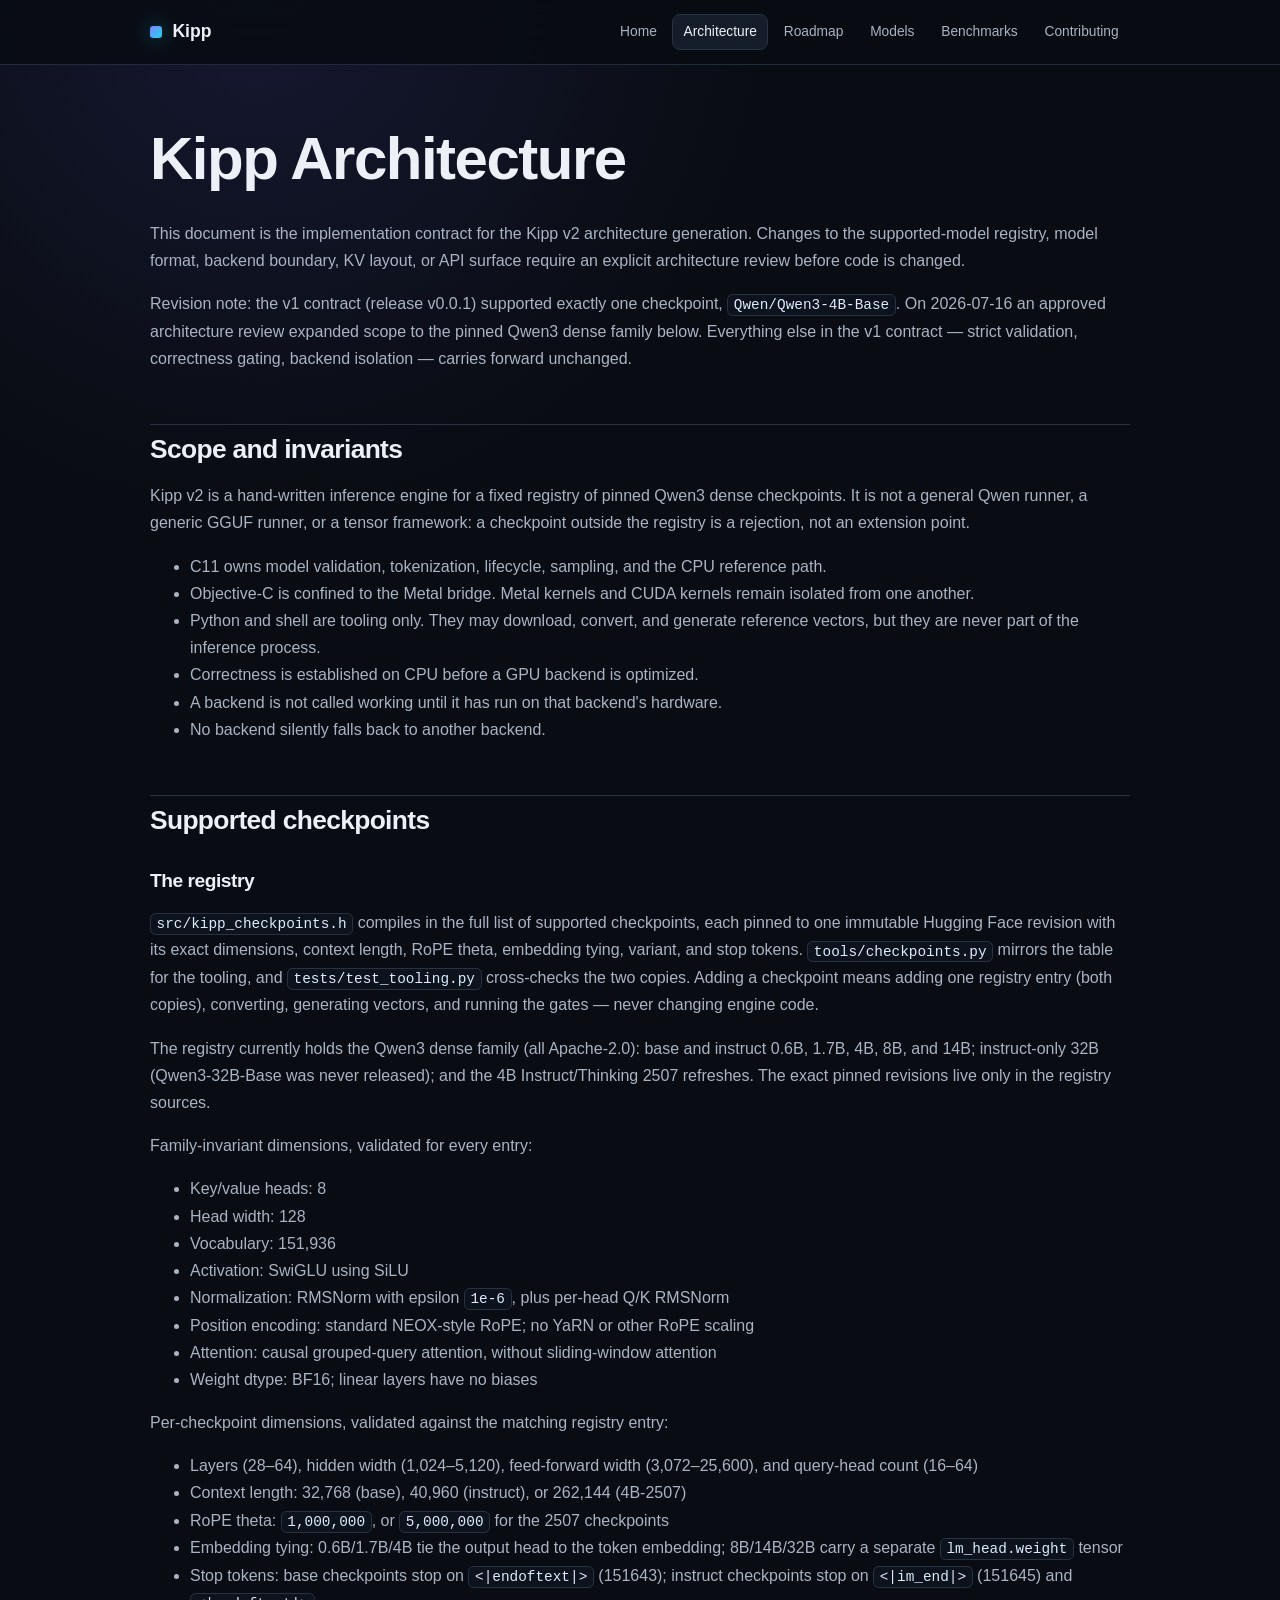
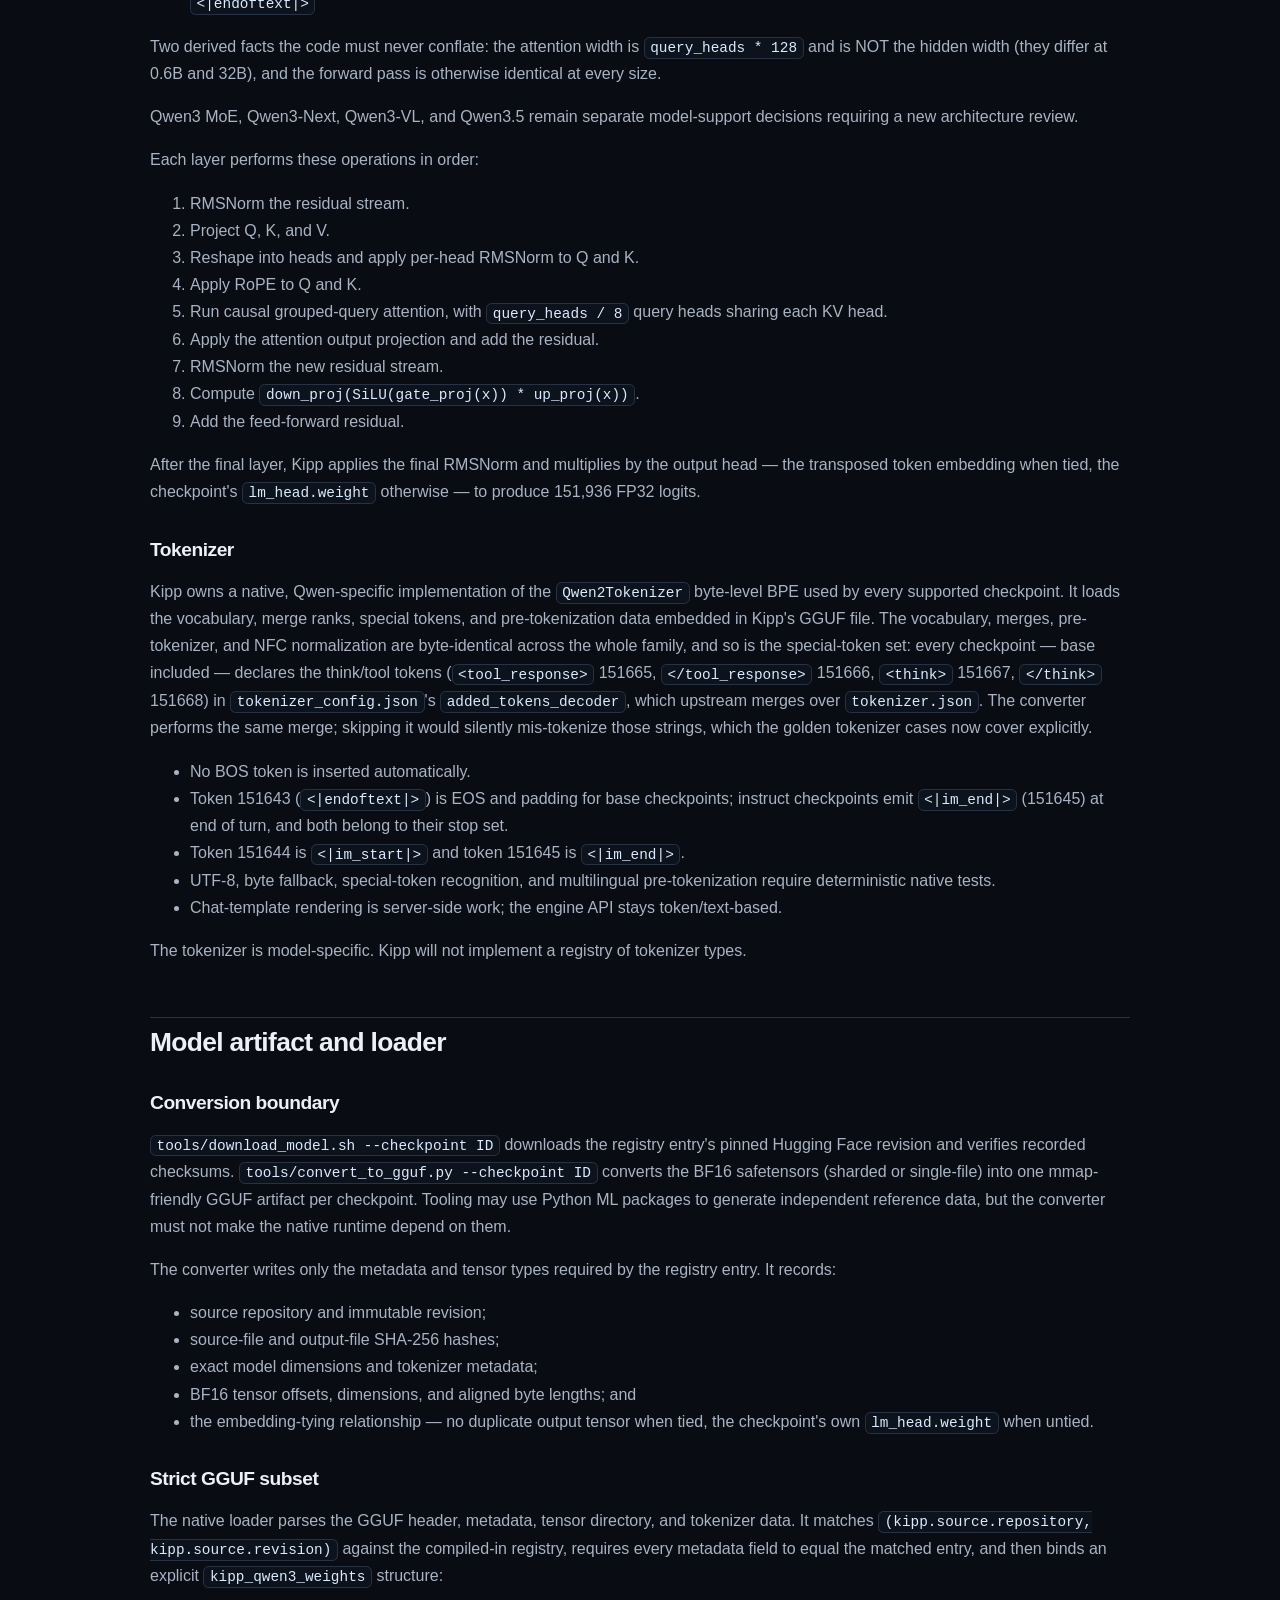
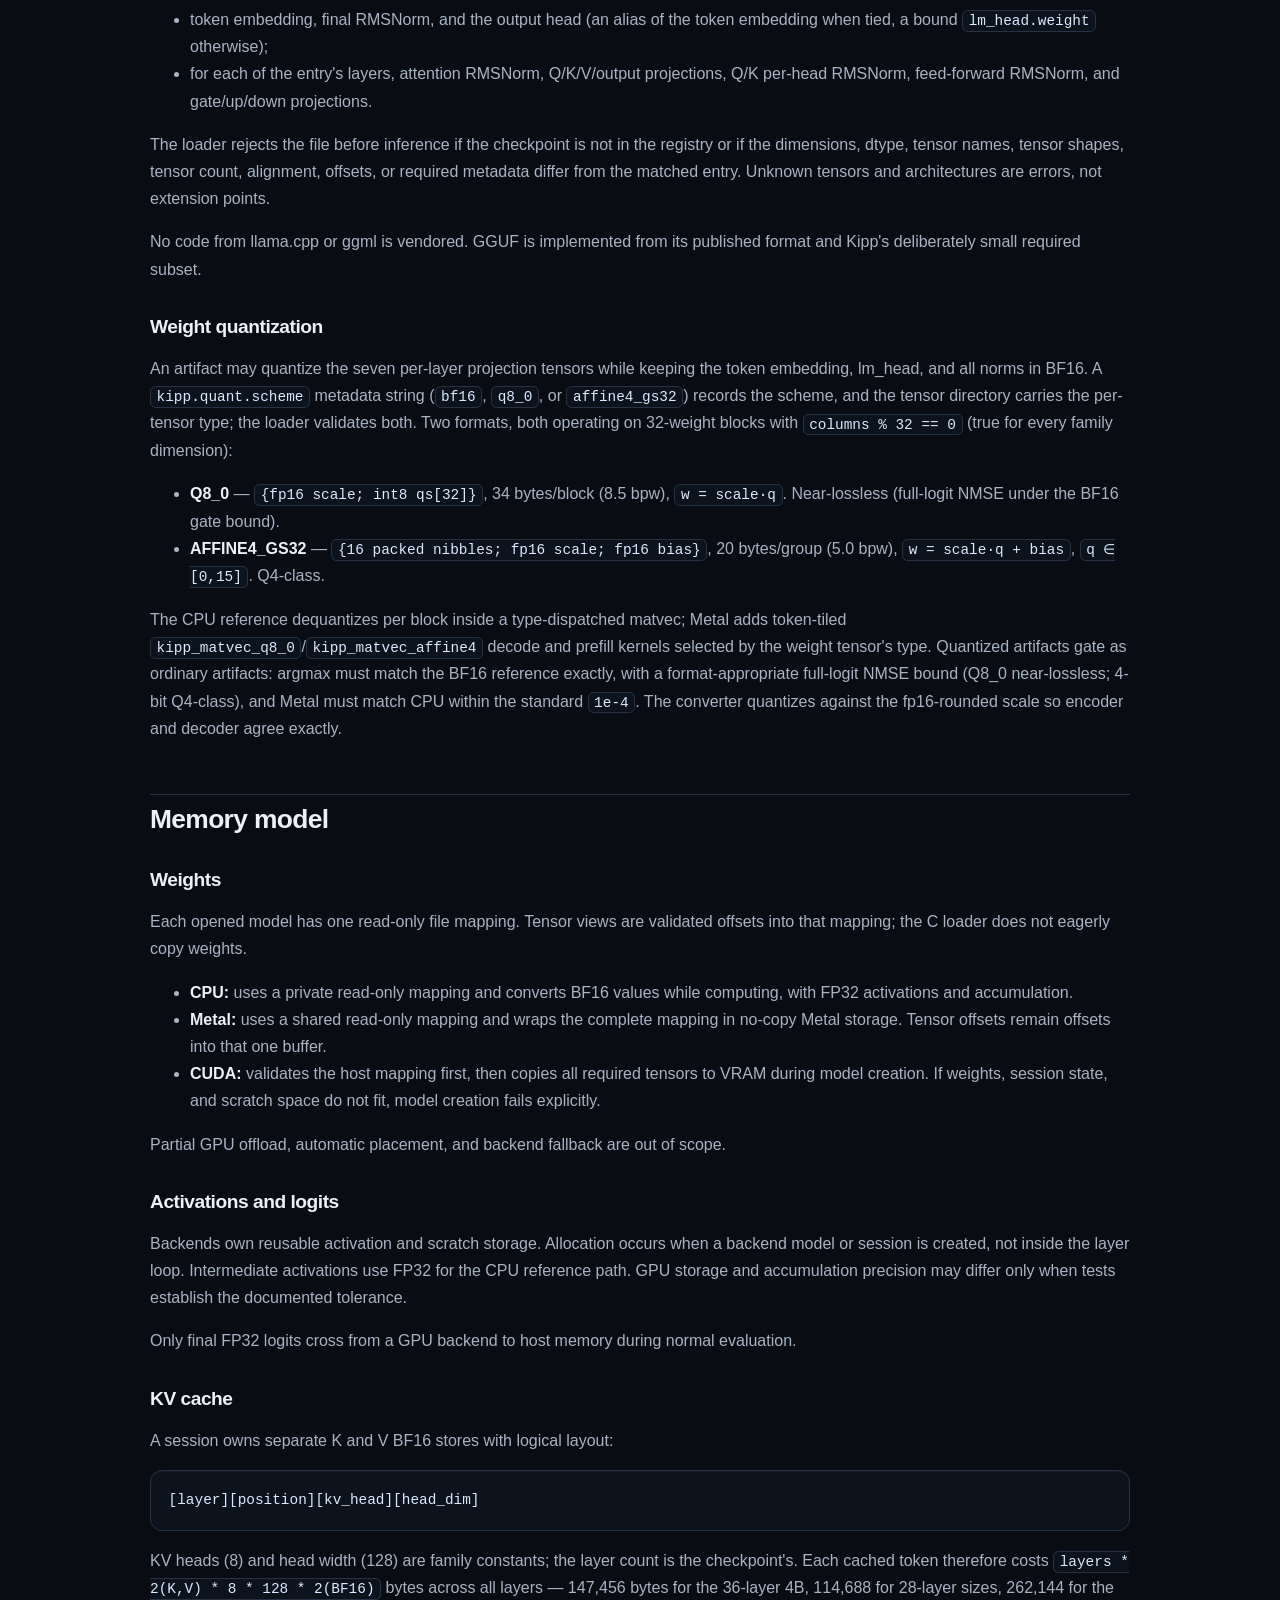
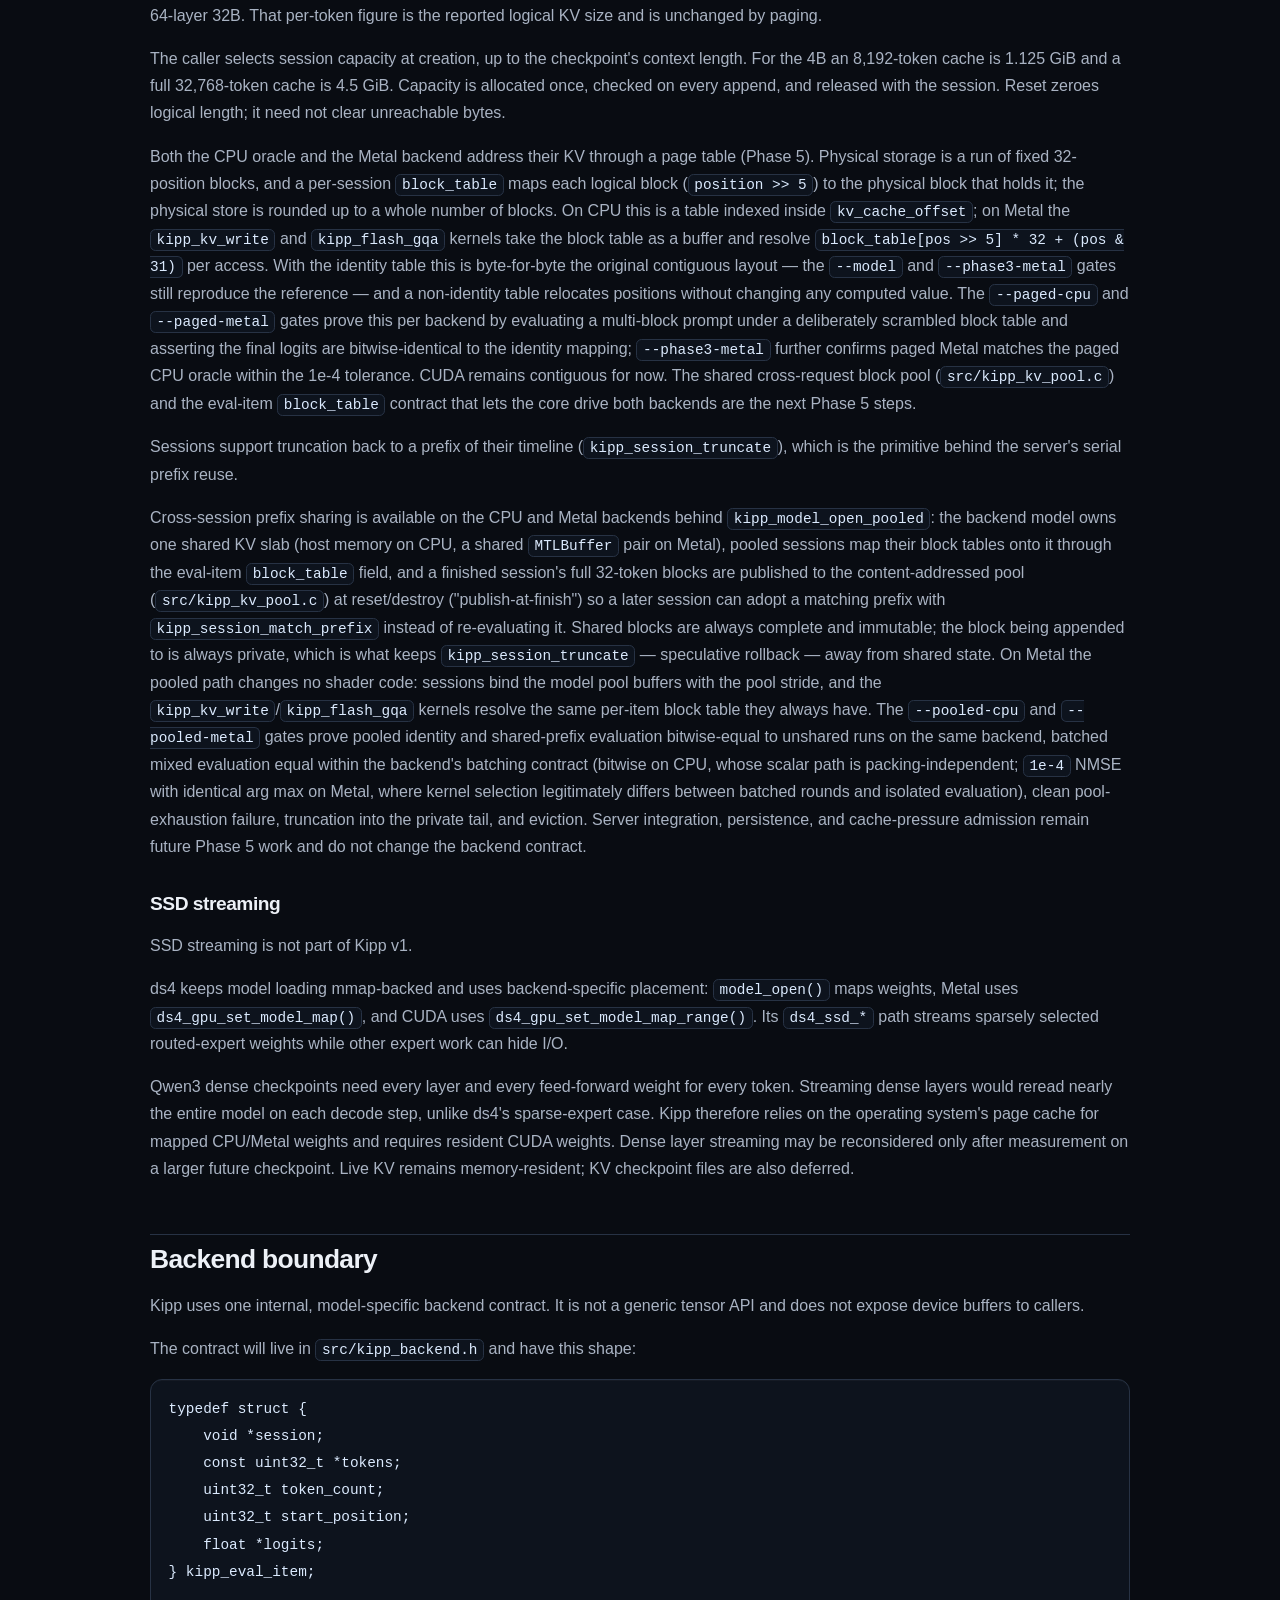
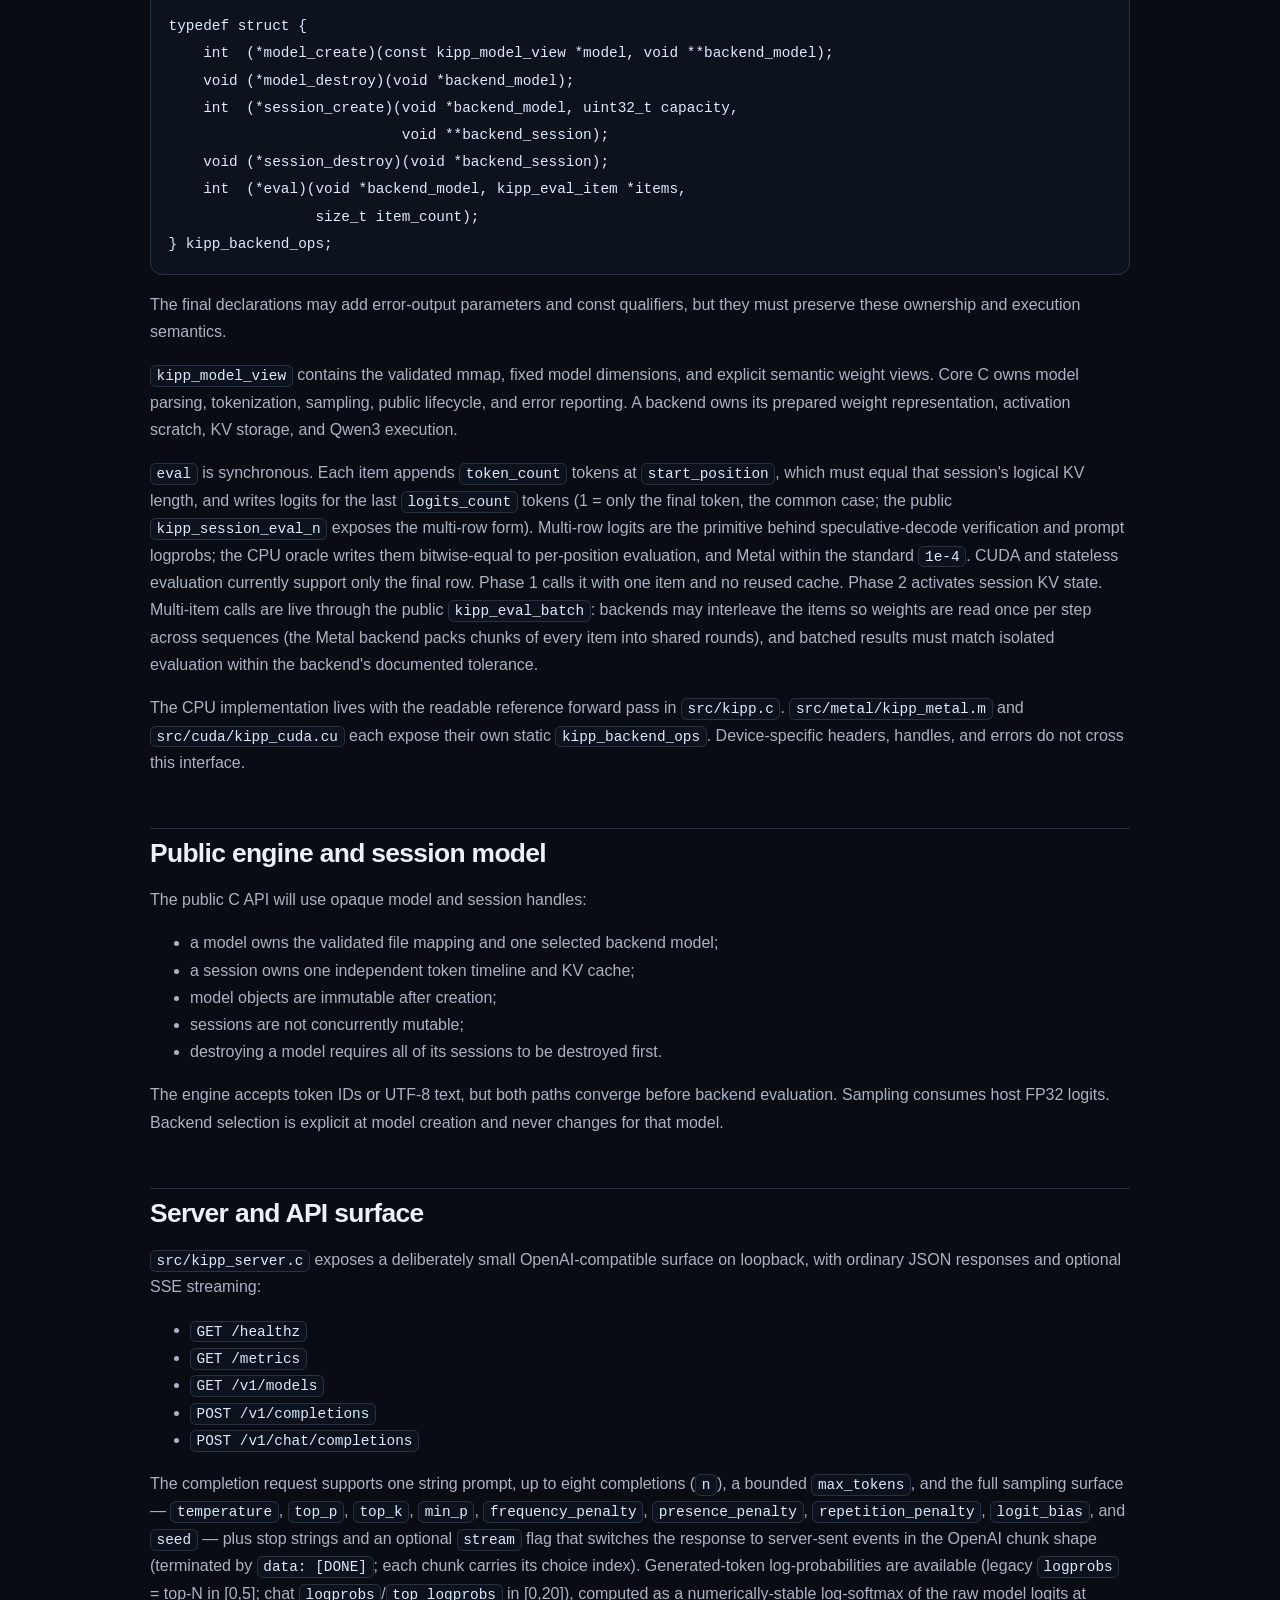
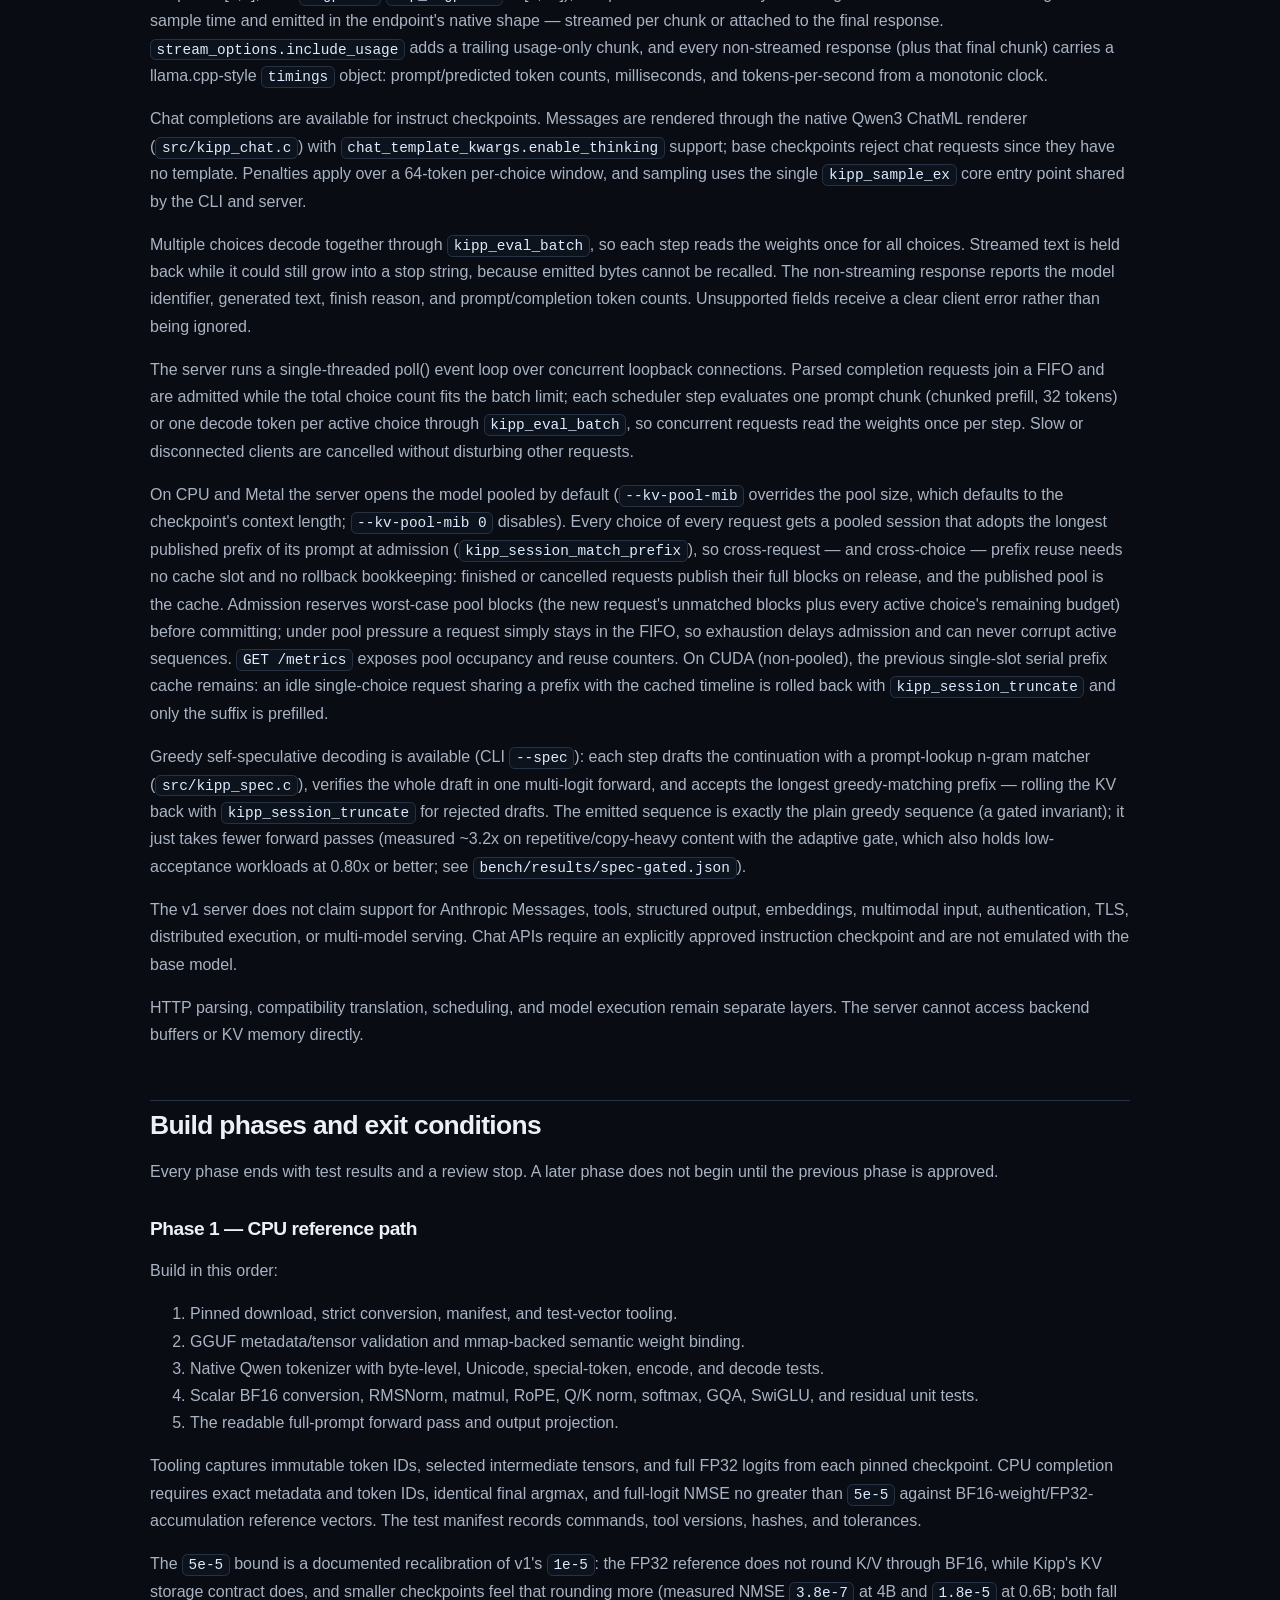
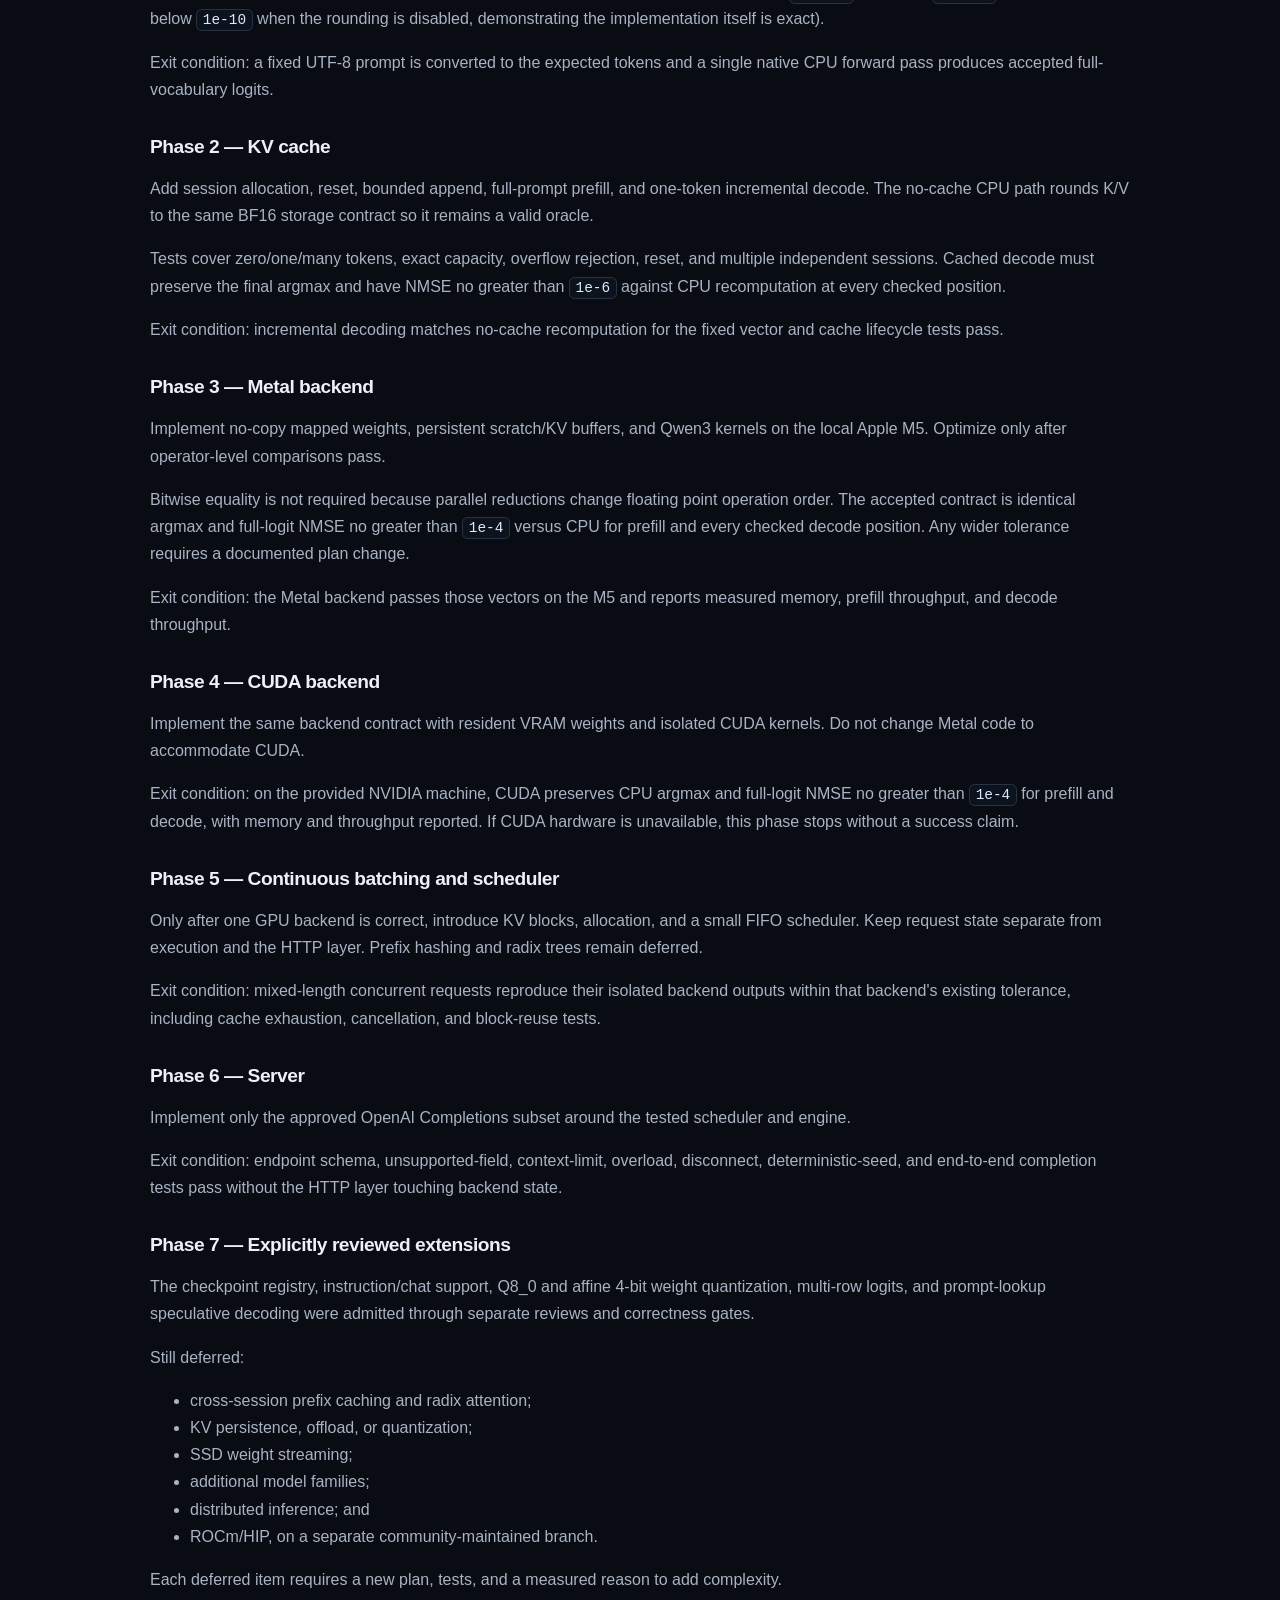
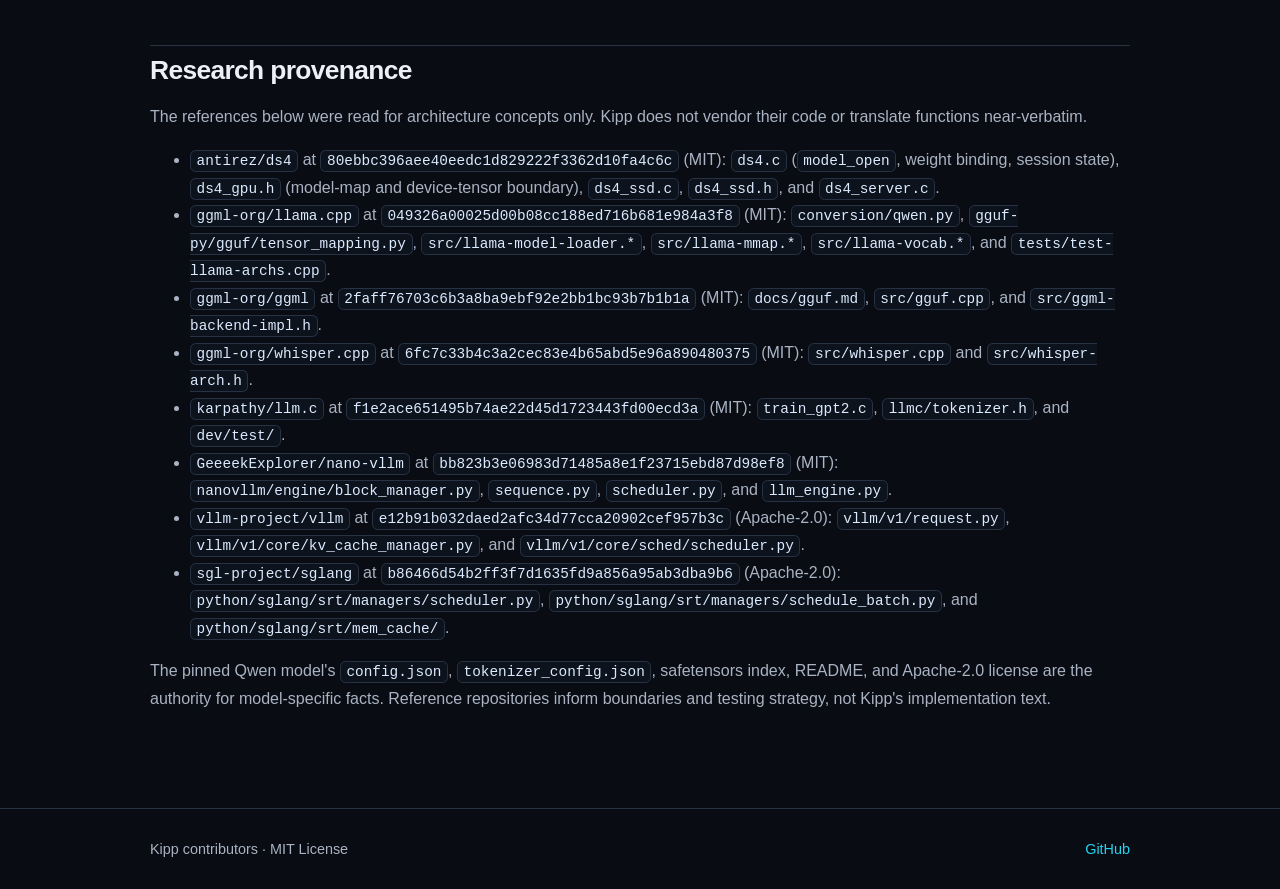
==== commit dcf10024: "Integrate perf + serving + chat tracks; pooled batched gate holds the batching contract - Pooled gat" ====
--- a/docs/architecture.html
+++ b/docs/architecture.html
@@ -260,9 +260,12 @@
 sessions bind the model pool buffers with the pool stride, and the
 <code>kipp_kv_write</code>/<code>kipp_flash_gqa</code> kernels resolve the same per-item block
 table they always have. The <code>--pooled-cpu</code> and <code>--pooled-metal</code> gates prove
-pooled identity, shared-prefix and batched mixed evaluation bitwise-equal
-to unshared runs on the same backend (Metal additionally within the
-standard <code>1e-4</code> of the CPU oracle), clean pool-exhaustion failure,
+pooled identity and shared-prefix evaluation bitwise-equal to unshared
+runs on the same backend, batched mixed evaluation equal within the
+backend's batching contract (bitwise on CPU, whose scalar path is
+packing-independent; <code>1e-4</code> NMSE with identical arg max on Metal, where
+kernel selection legitimately differs between batched rounds and isolated
+evaluation), clean pool-exhaustion failure,
 truncation into the private tail, and eviction. Server integration,
 persistence, and cache-pressure admission remain future Phase 5 work and do
 not change the backend contract.</p>
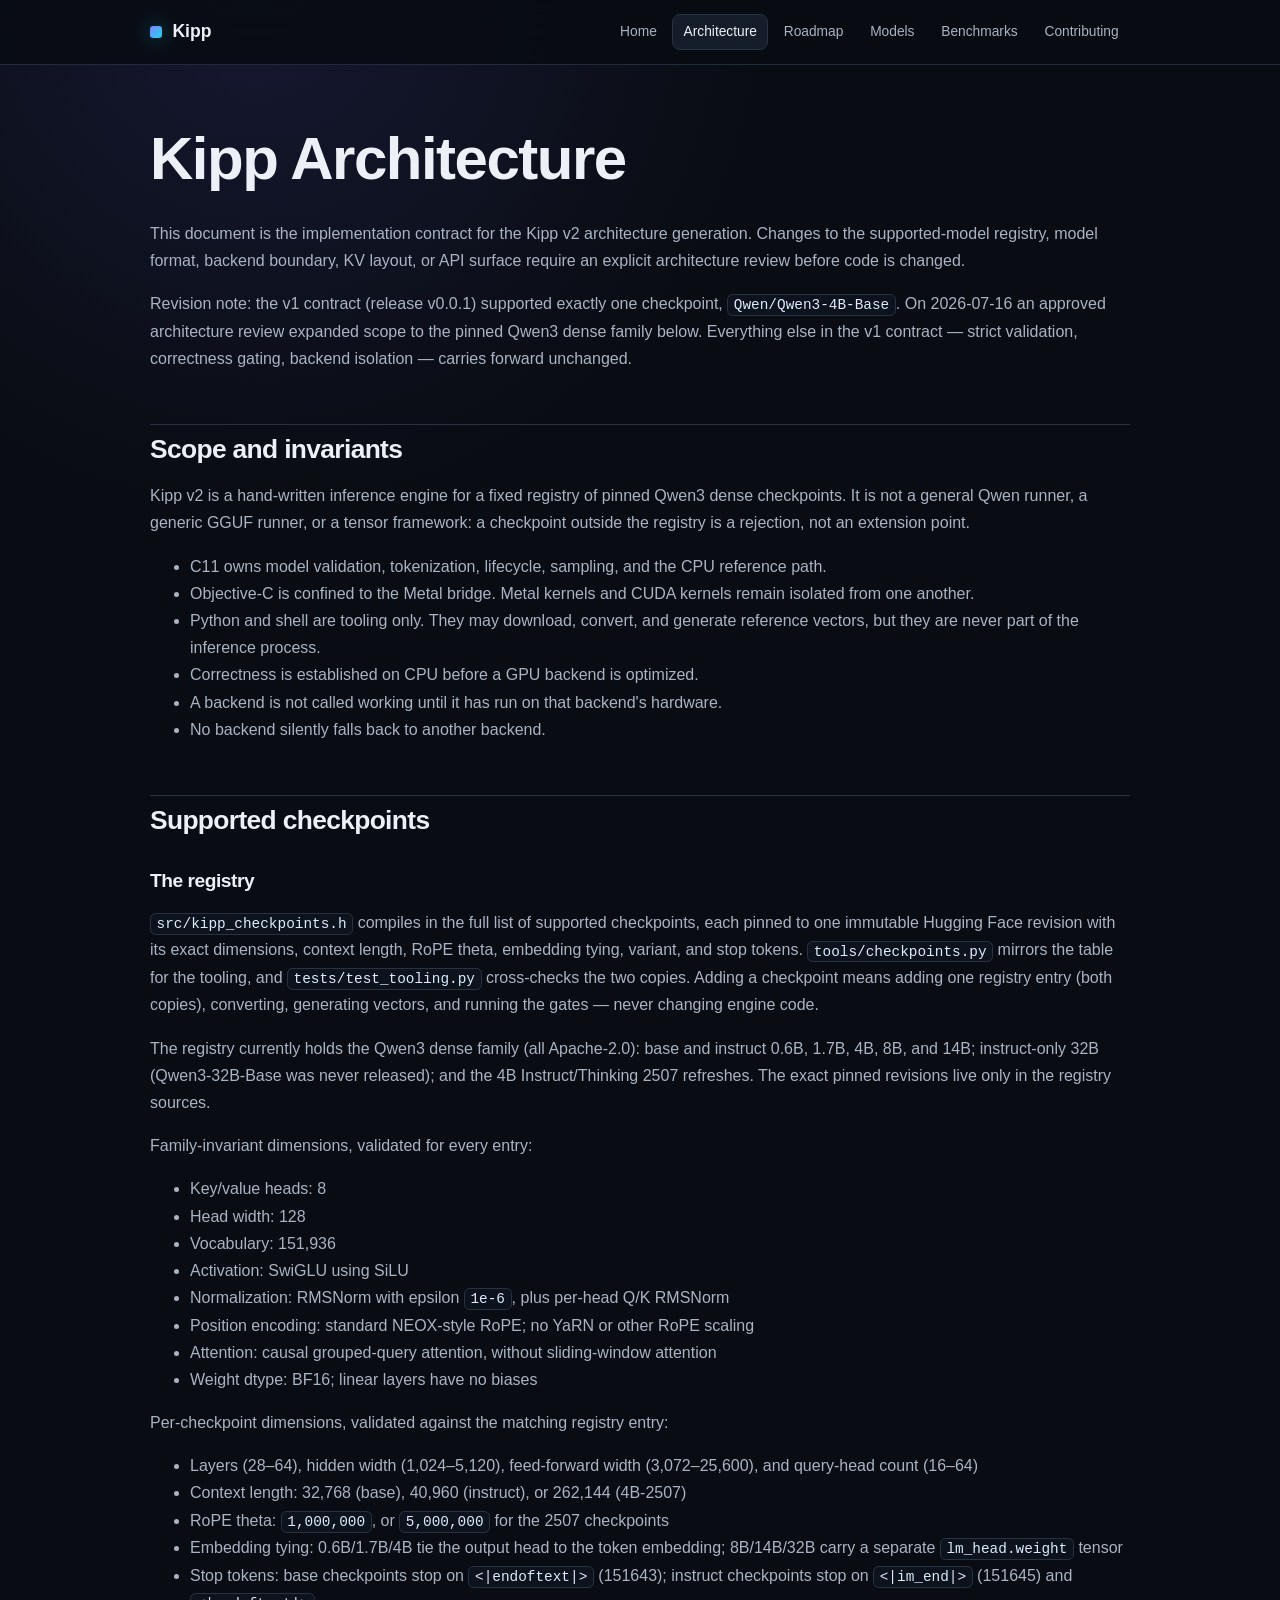
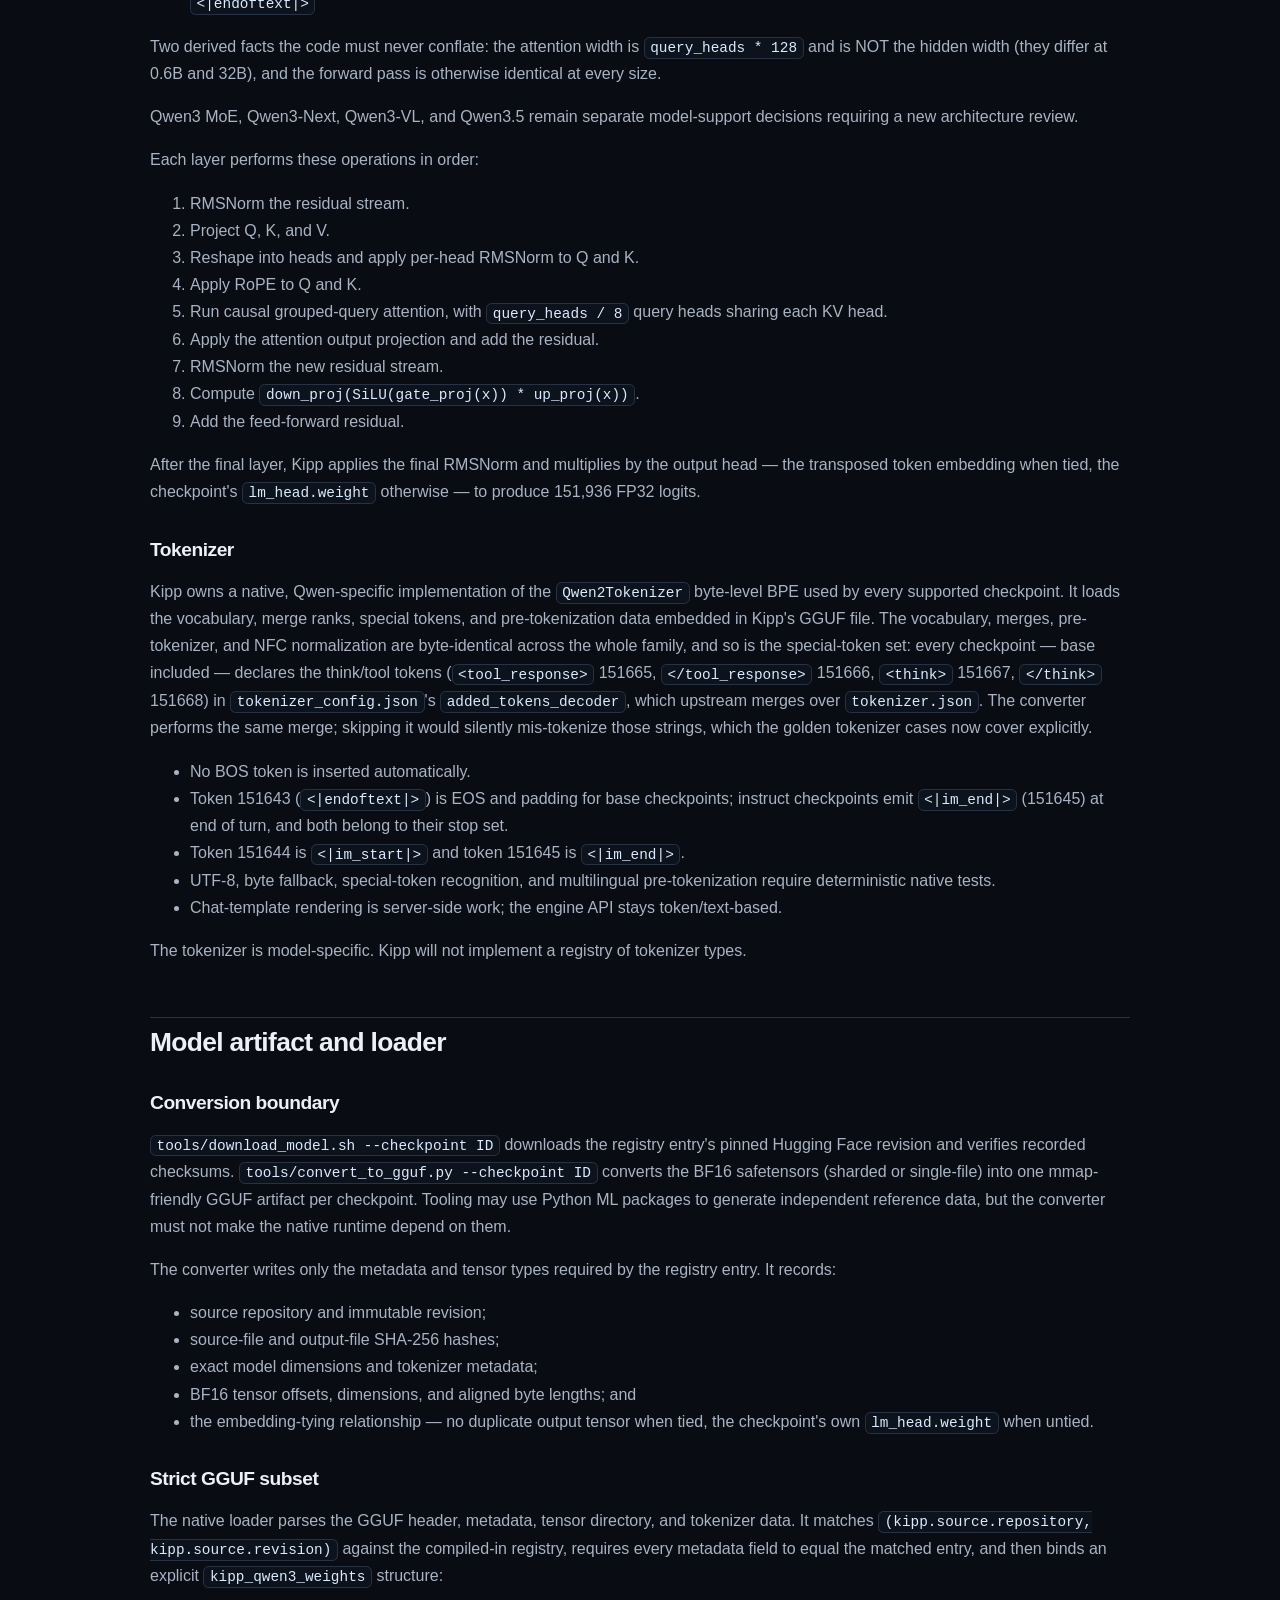
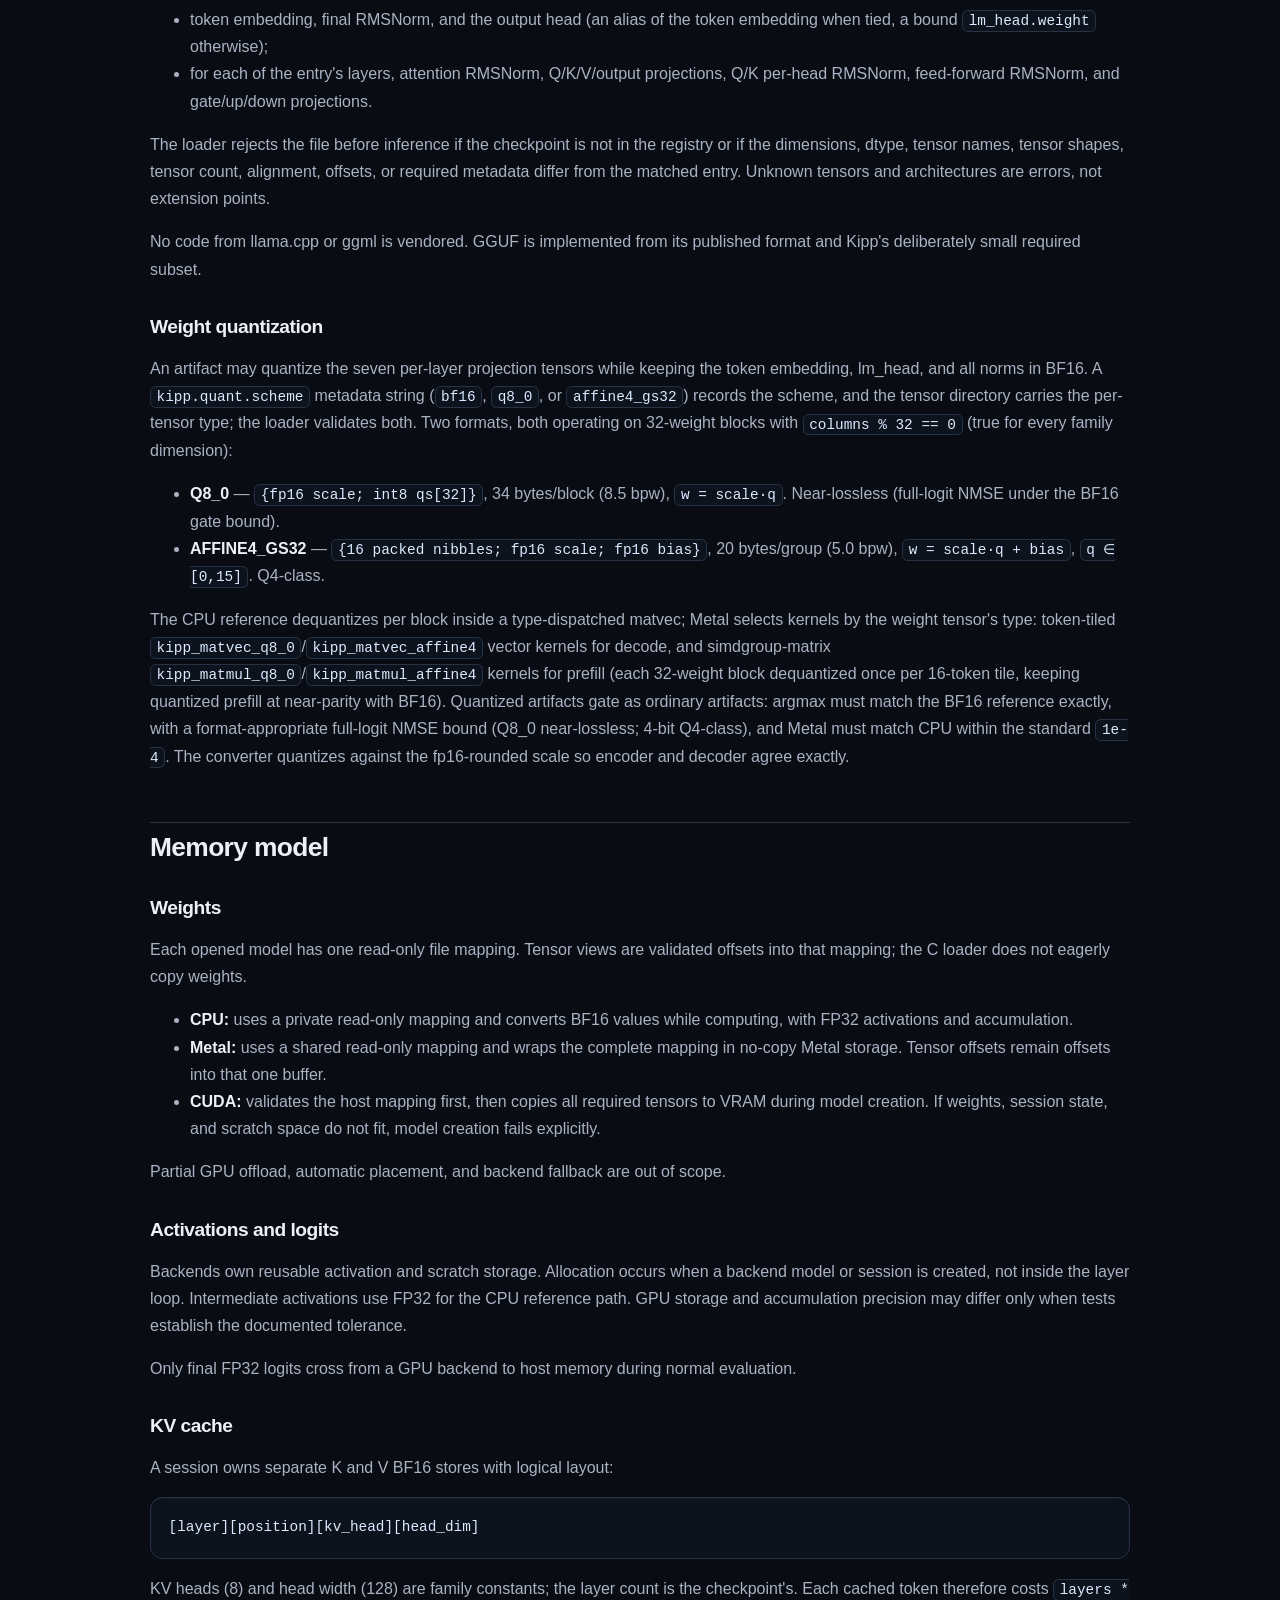
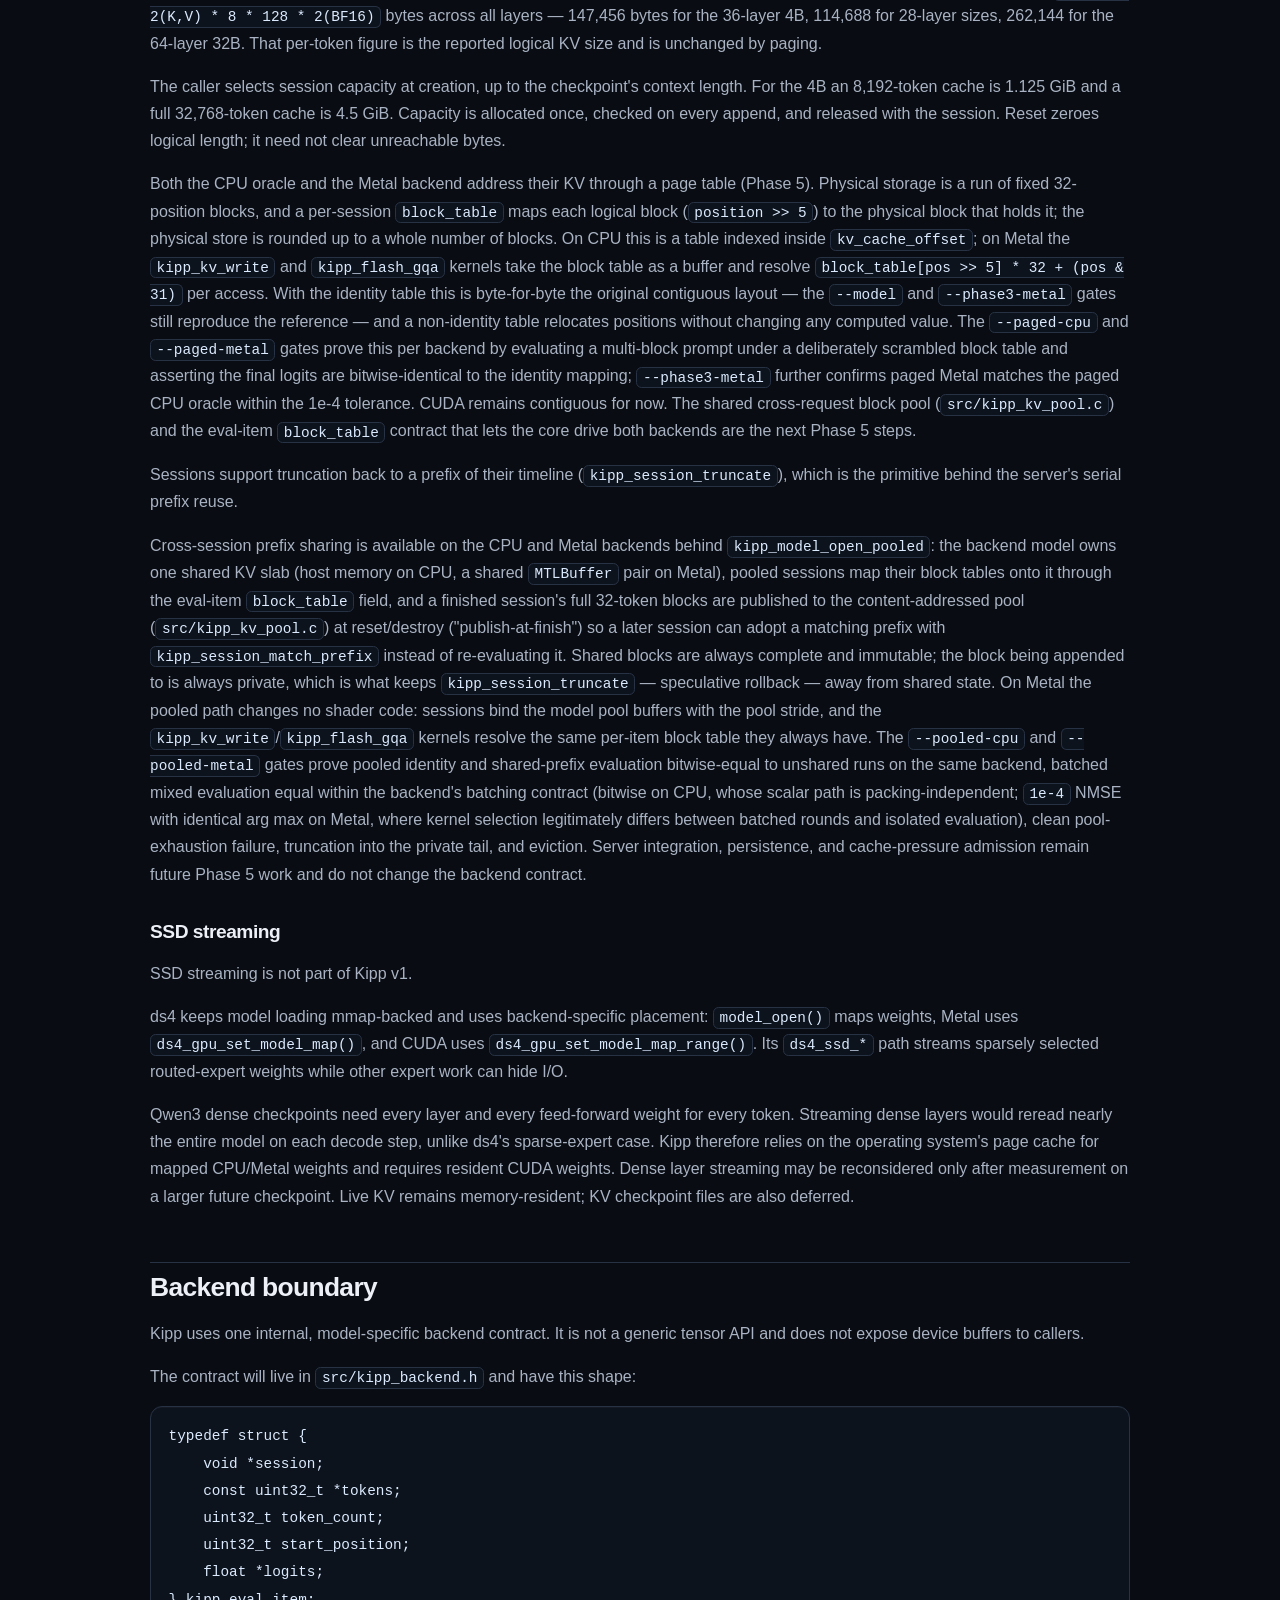
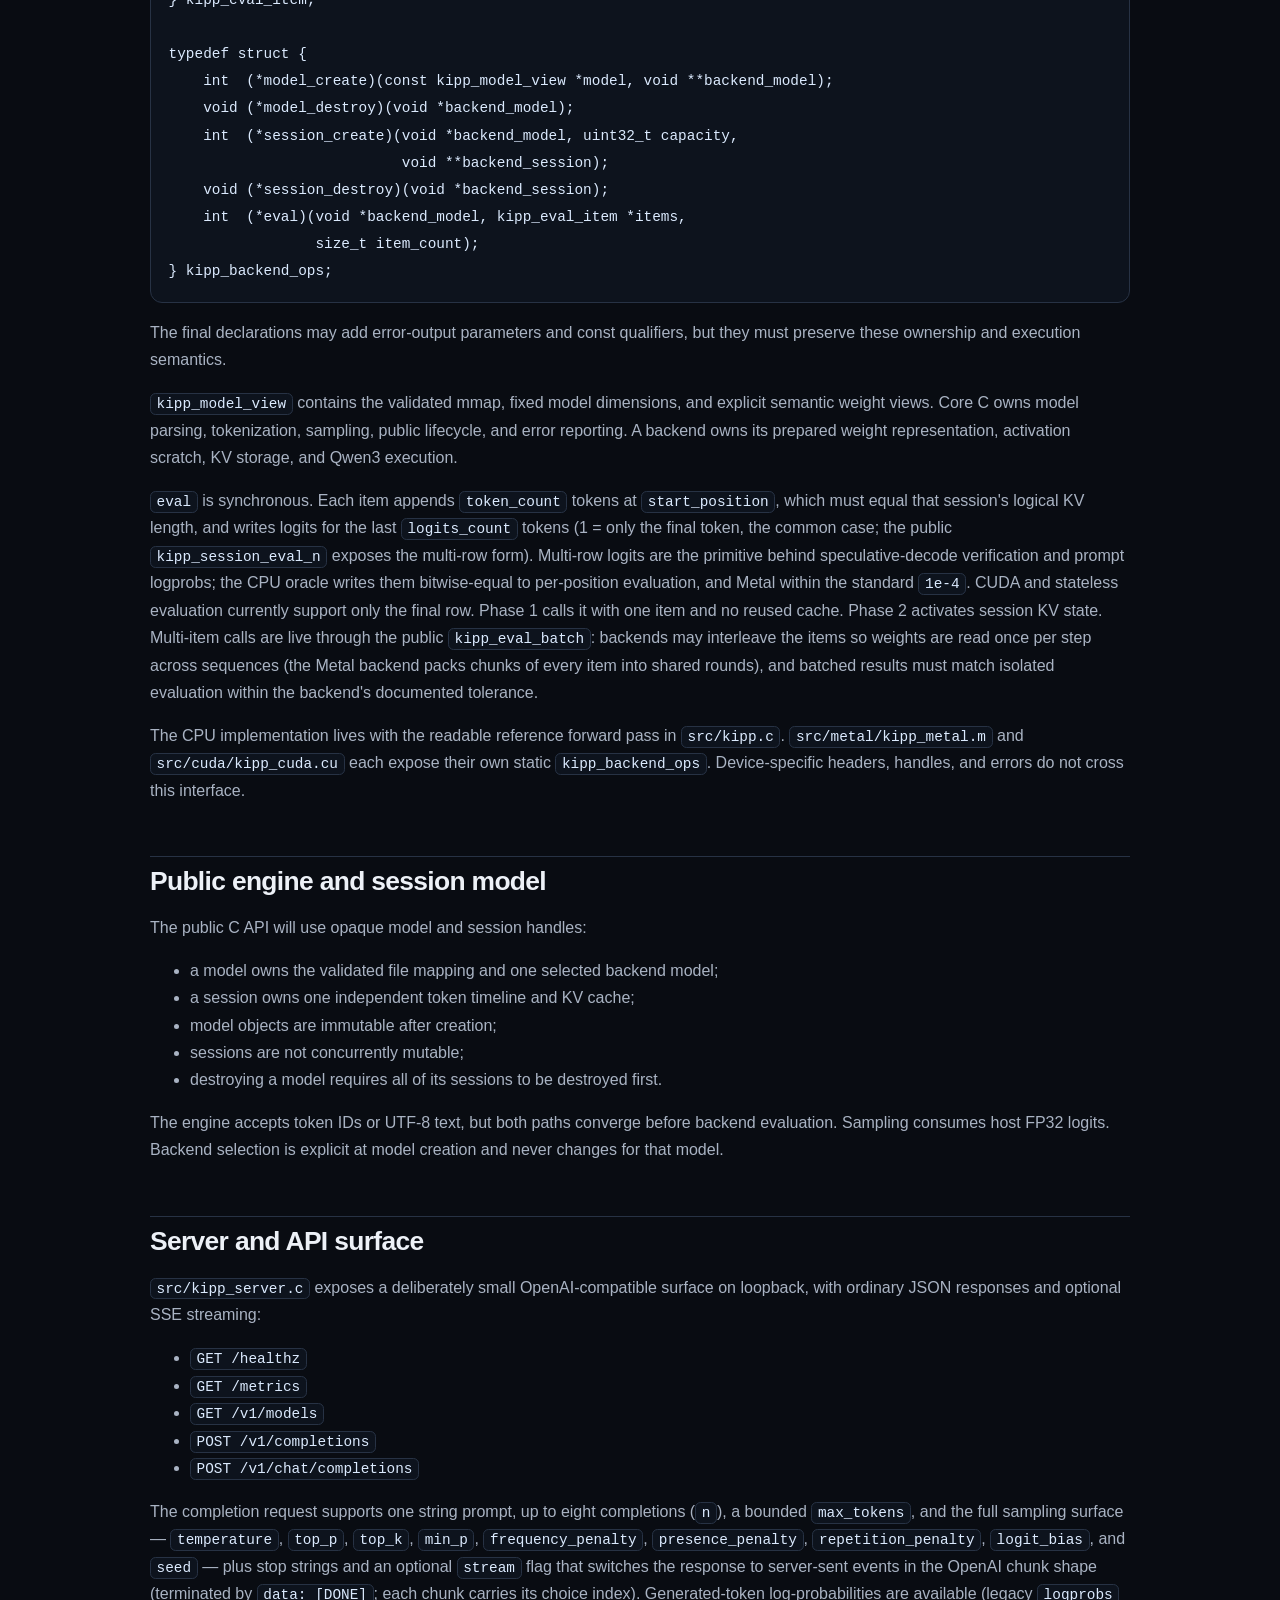
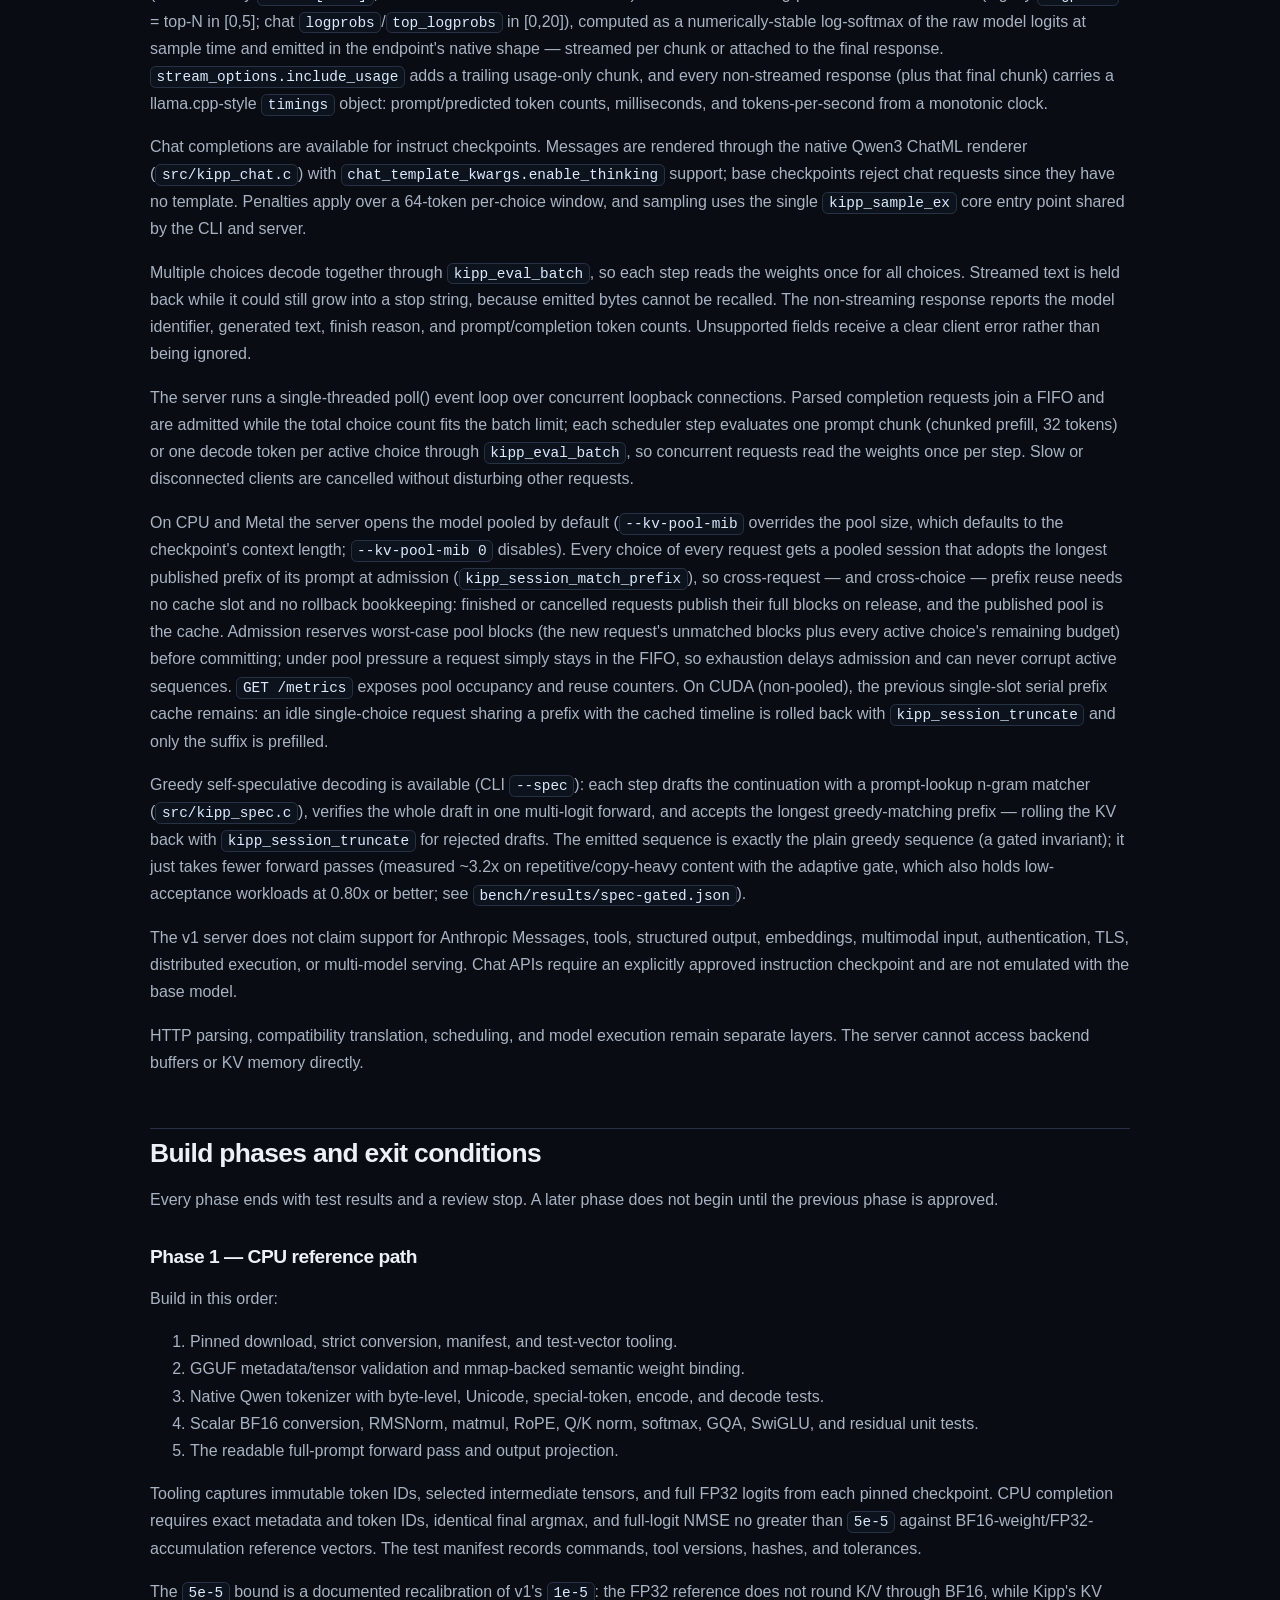
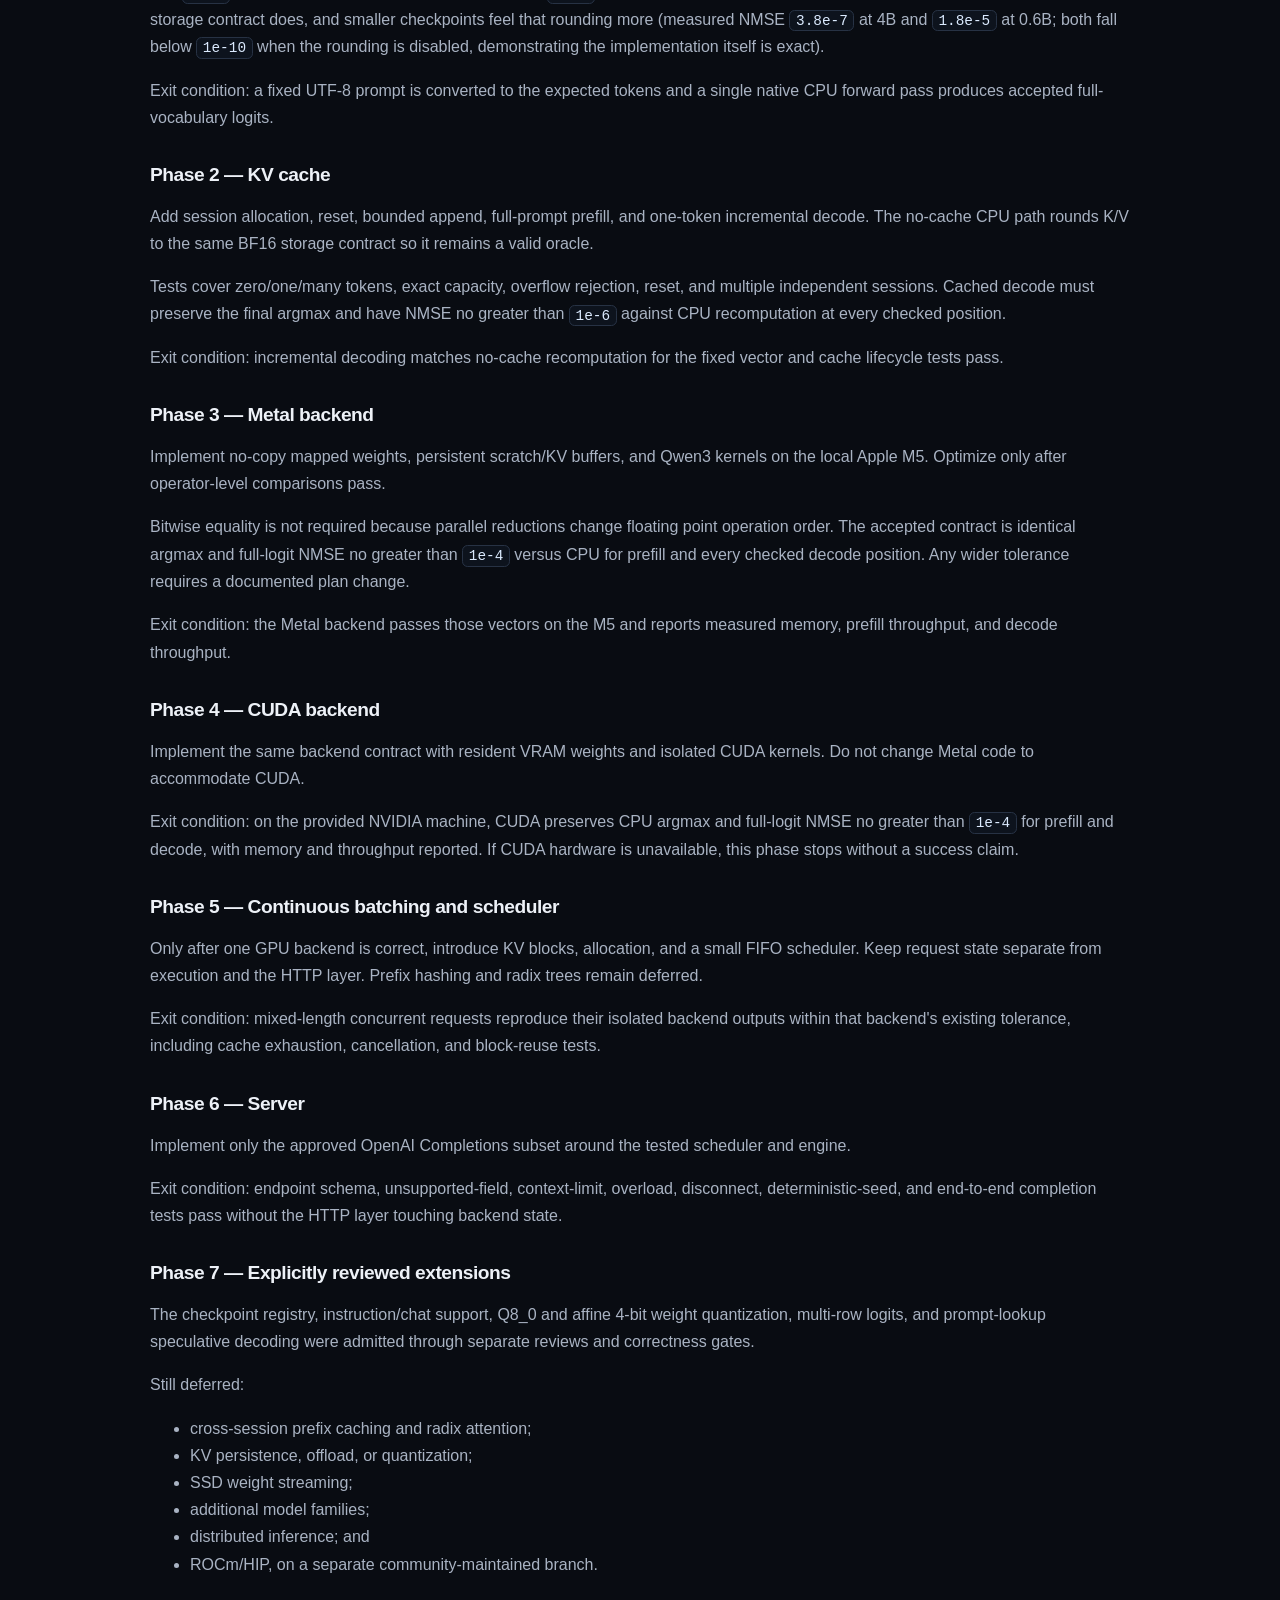
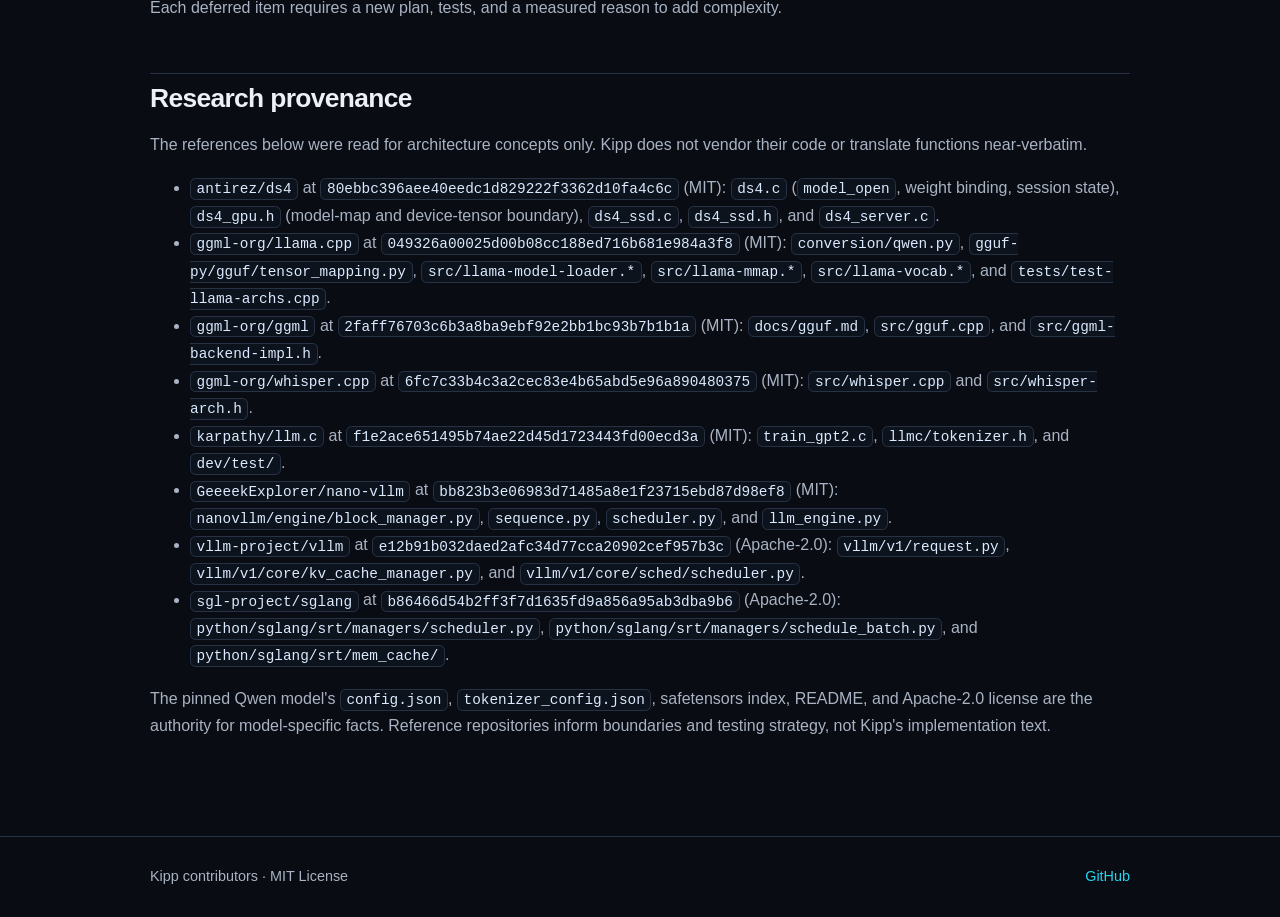
==== commit 447b8aa5: "Rewrite paper around the silent-fallback case study; refresh all docs Paper: section 7.13 now tells " ====
--- a/docs/architecture.html
+++ b/docs/architecture.html
@@ -181,8 +181,11 @@
 bytes/group (5.0 bpw), <code>w = scale·q + bias</code>, <code>q ∈ [0,15]</code>. Q4-class.</li>
 </ul>
 <p>The CPU reference dequantizes per block inside a type-dispatched matvec;
-Metal adds token-tiled <code>kipp_matvec_q8_0</code>/<code>kipp_matvec_affine4</code> decode and
-prefill kernels selected by the weight tensor's type. Quantized artifacts
+Metal selects kernels by the weight tensor's type: token-tiled
+<code>kipp_matvec_q8_0</code>/<code>kipp_matvec_affine4</code> vector kernels for decode, and
+simdgroup-matrix <code>kipp_matmul_q8_0</code>/<code>kipp_matmul_affine4</code> kernels for
+prefill (each 32-weight block dequantized once per 16-token tile, keeping
+quantized prefill at near-parity with BF16). Quantized artifacts
 gate as ordinary artifacts: argmax must match the BF16 reference exactly,
 with a format-appropriate full-logit NMSE bound (Q8_0 near-lossless; 4-bit
 Q4-class), and Metal must match CPU within the standard <code>1e-4</code>. The
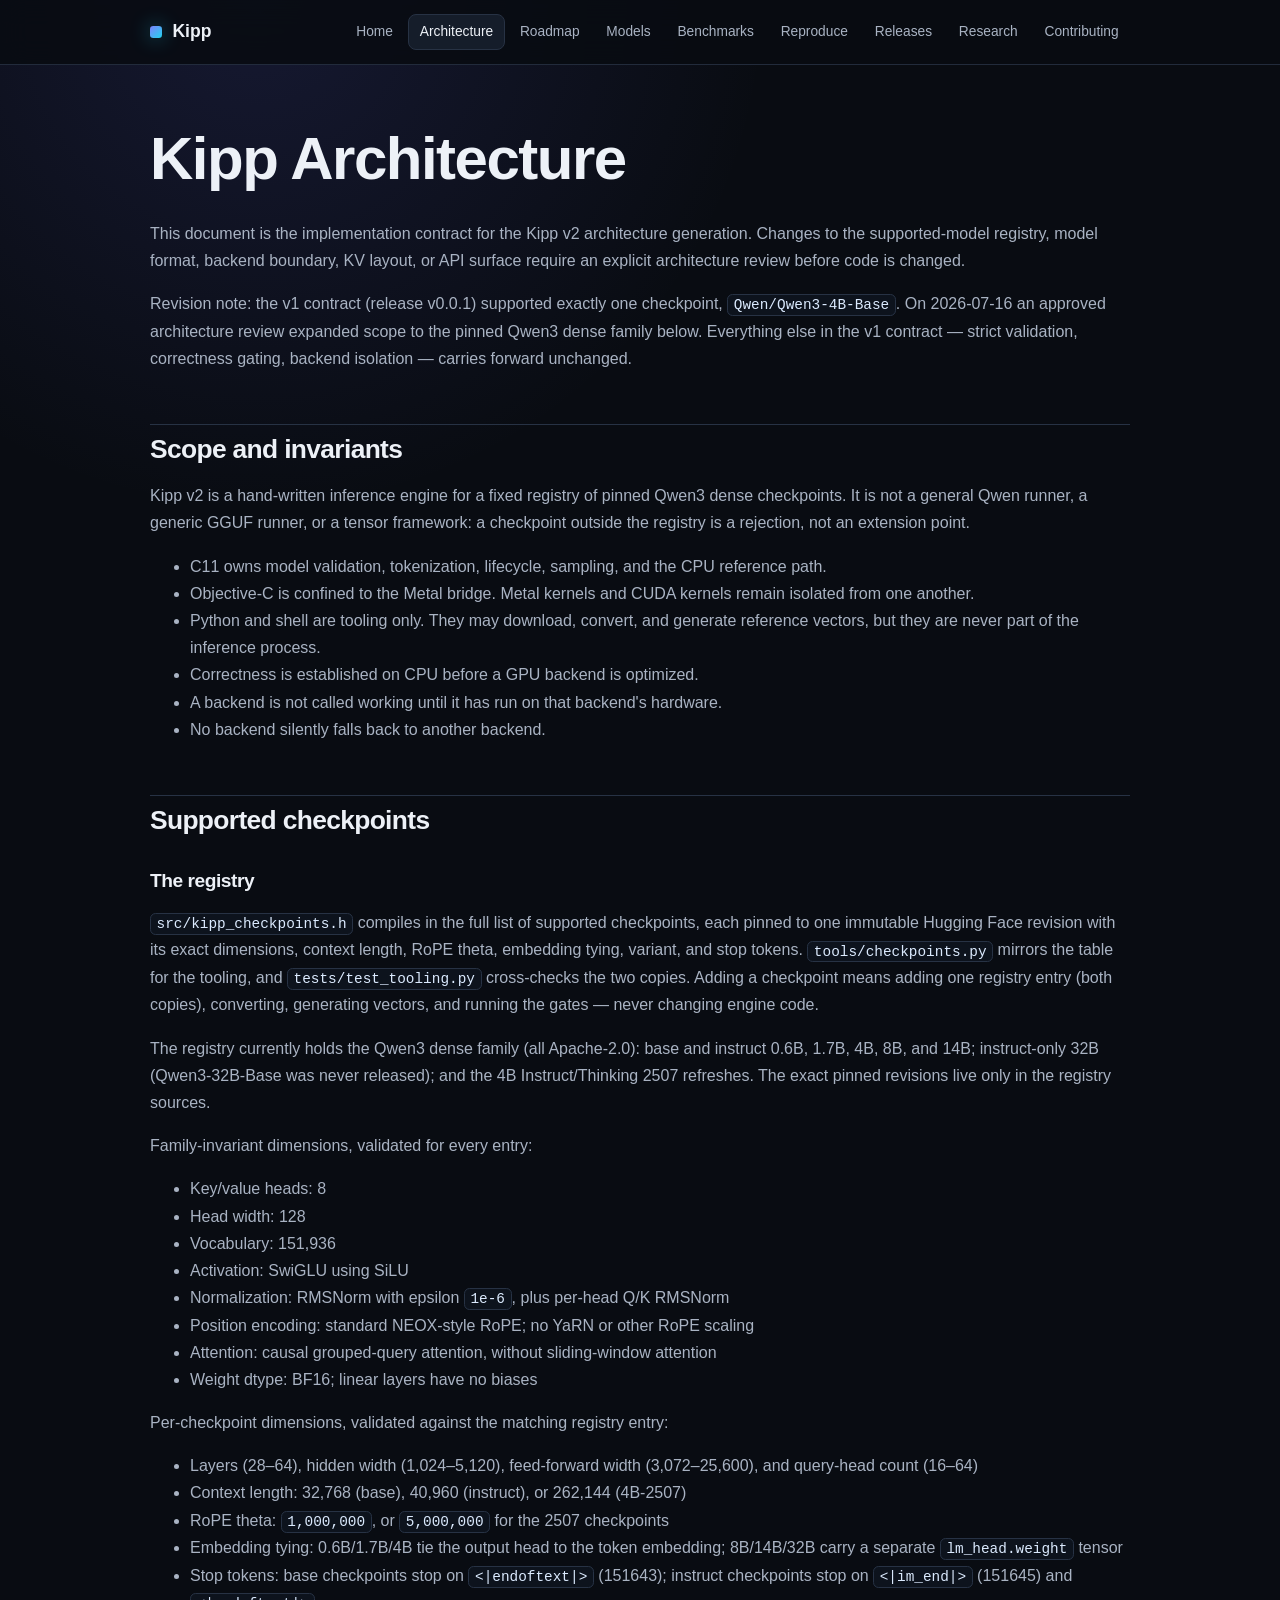
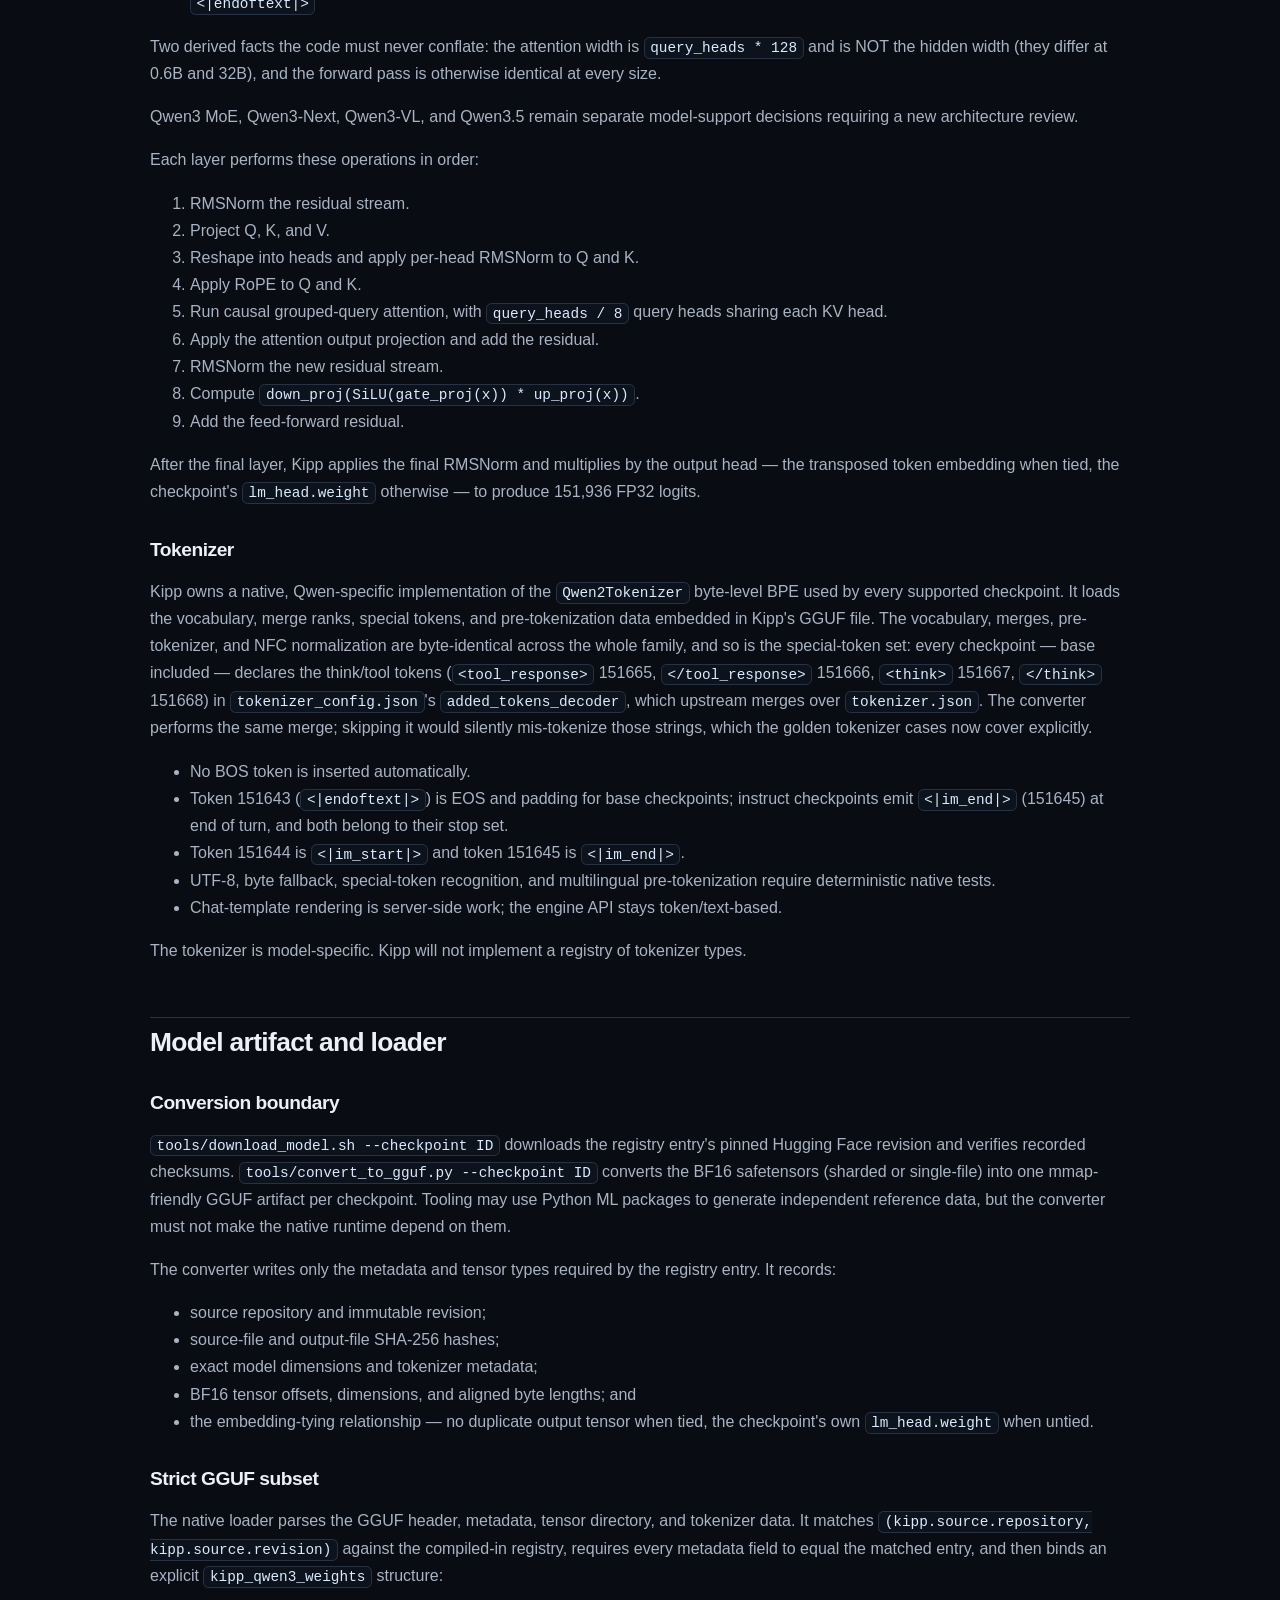
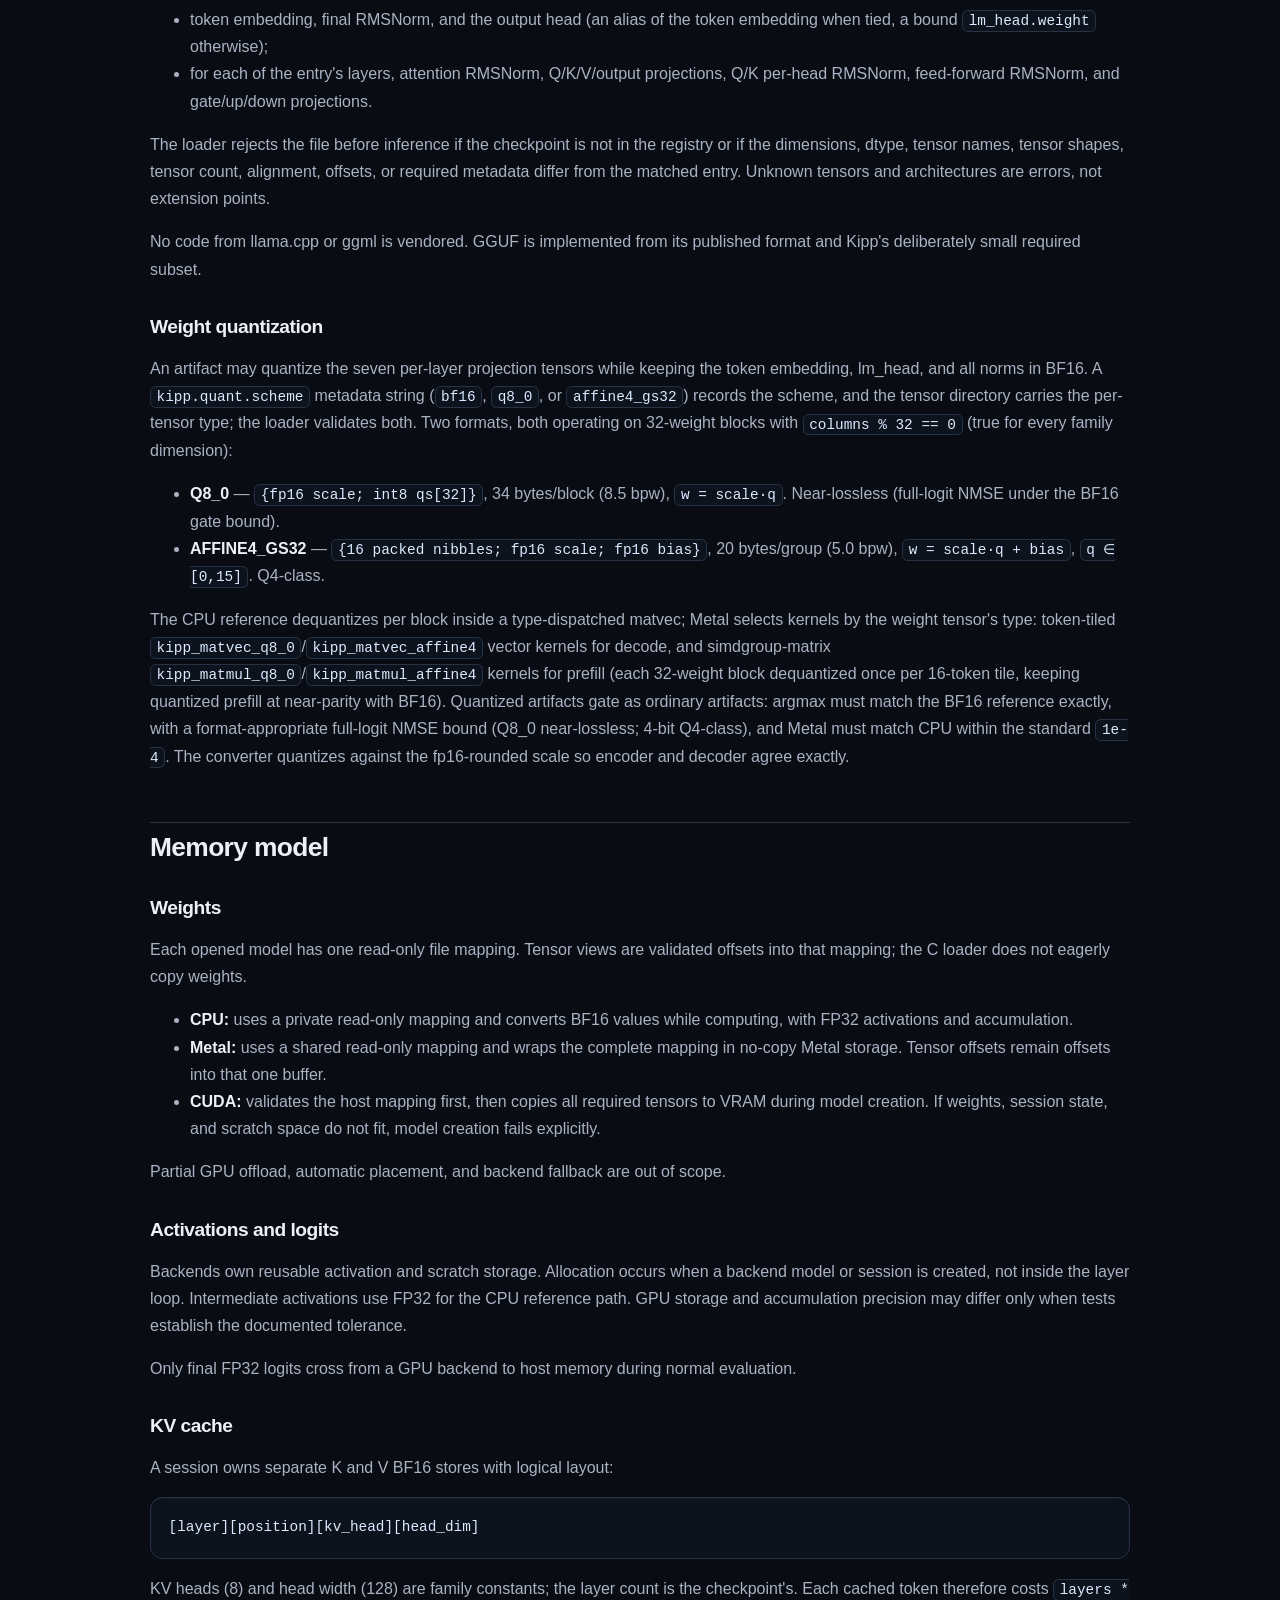
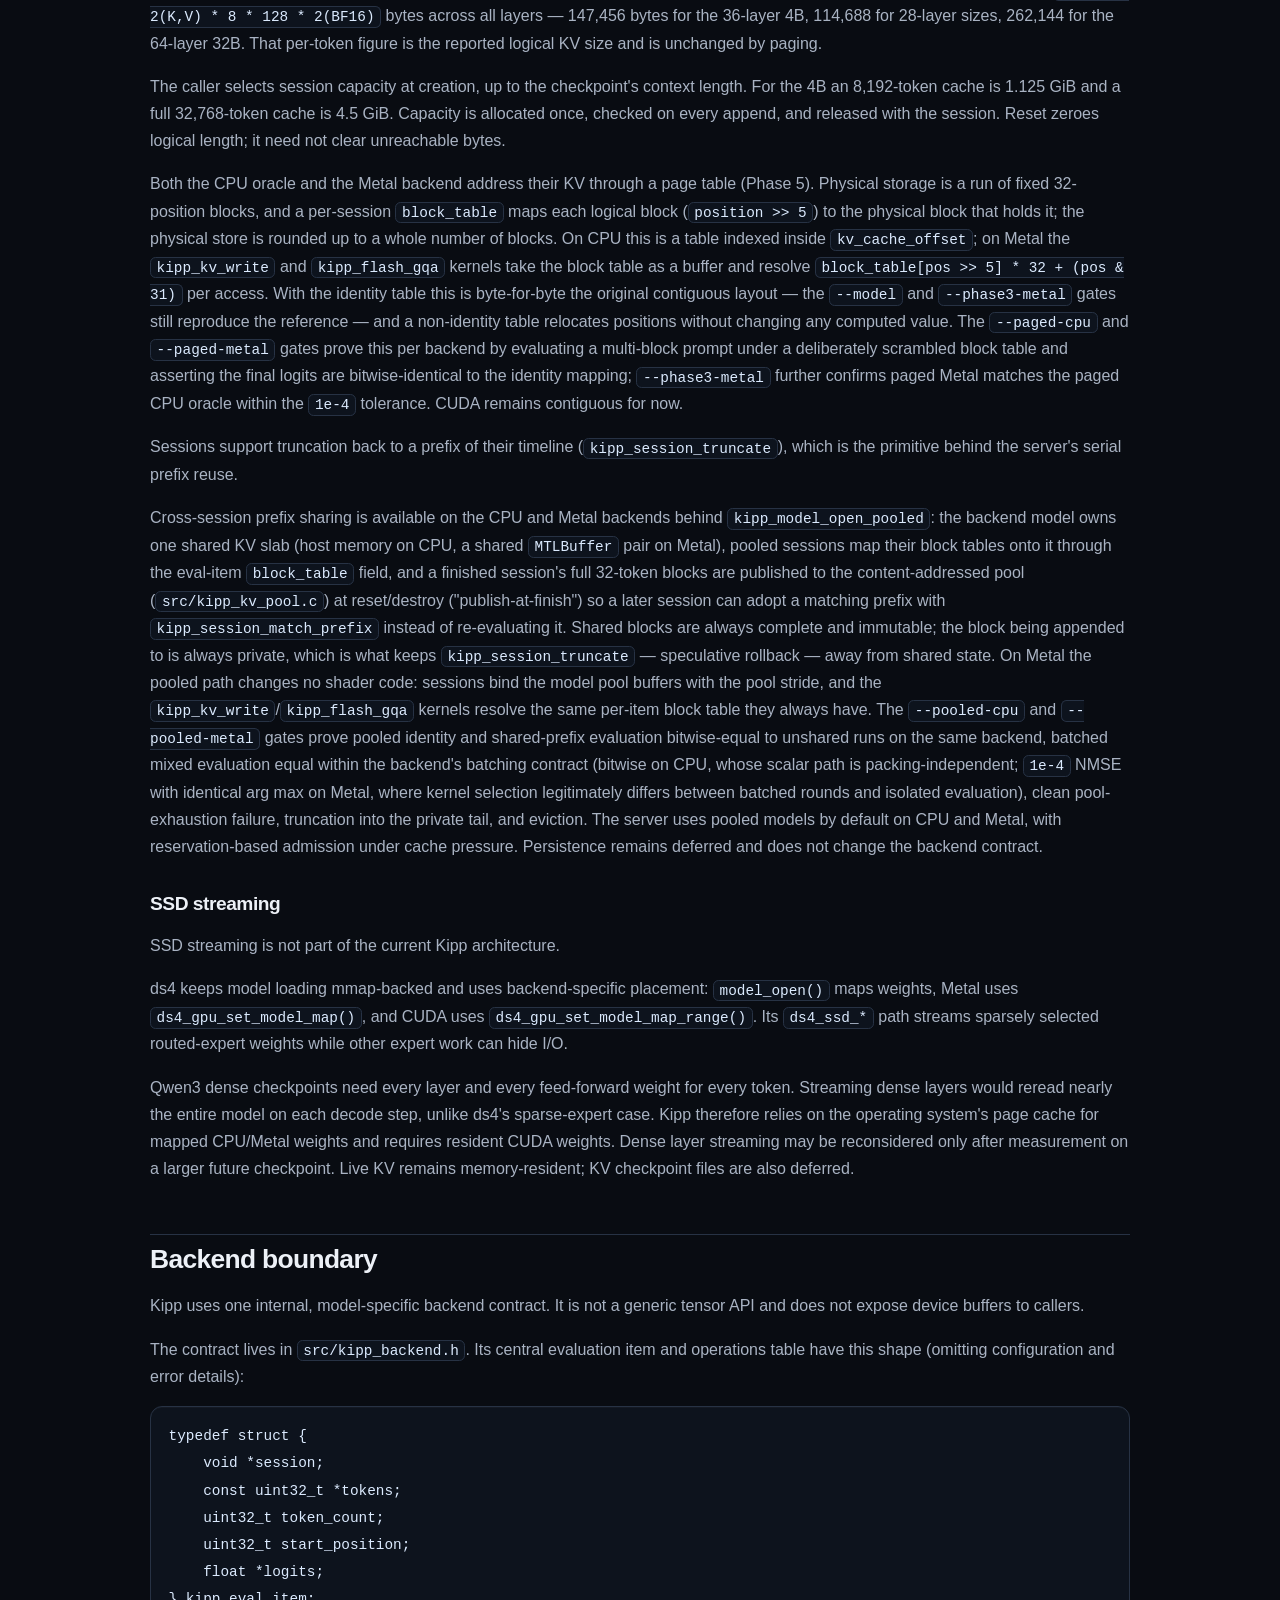
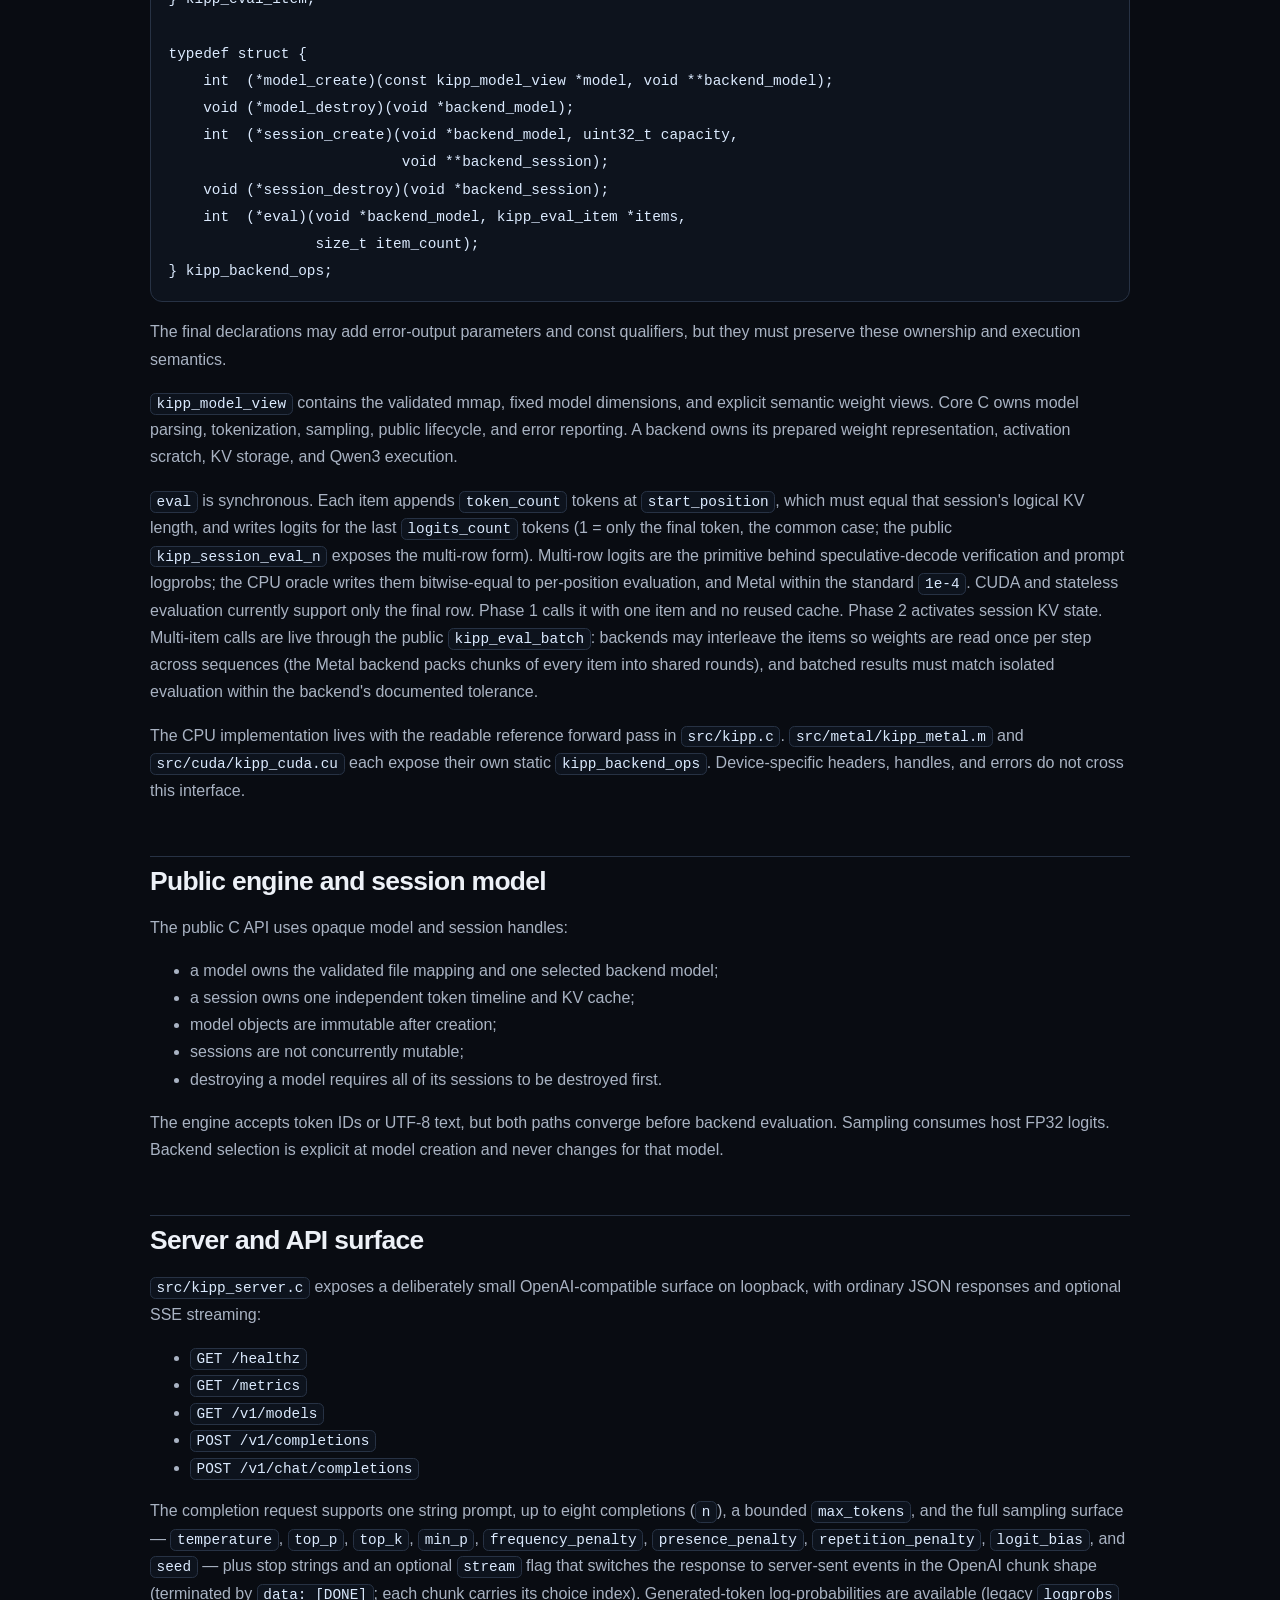
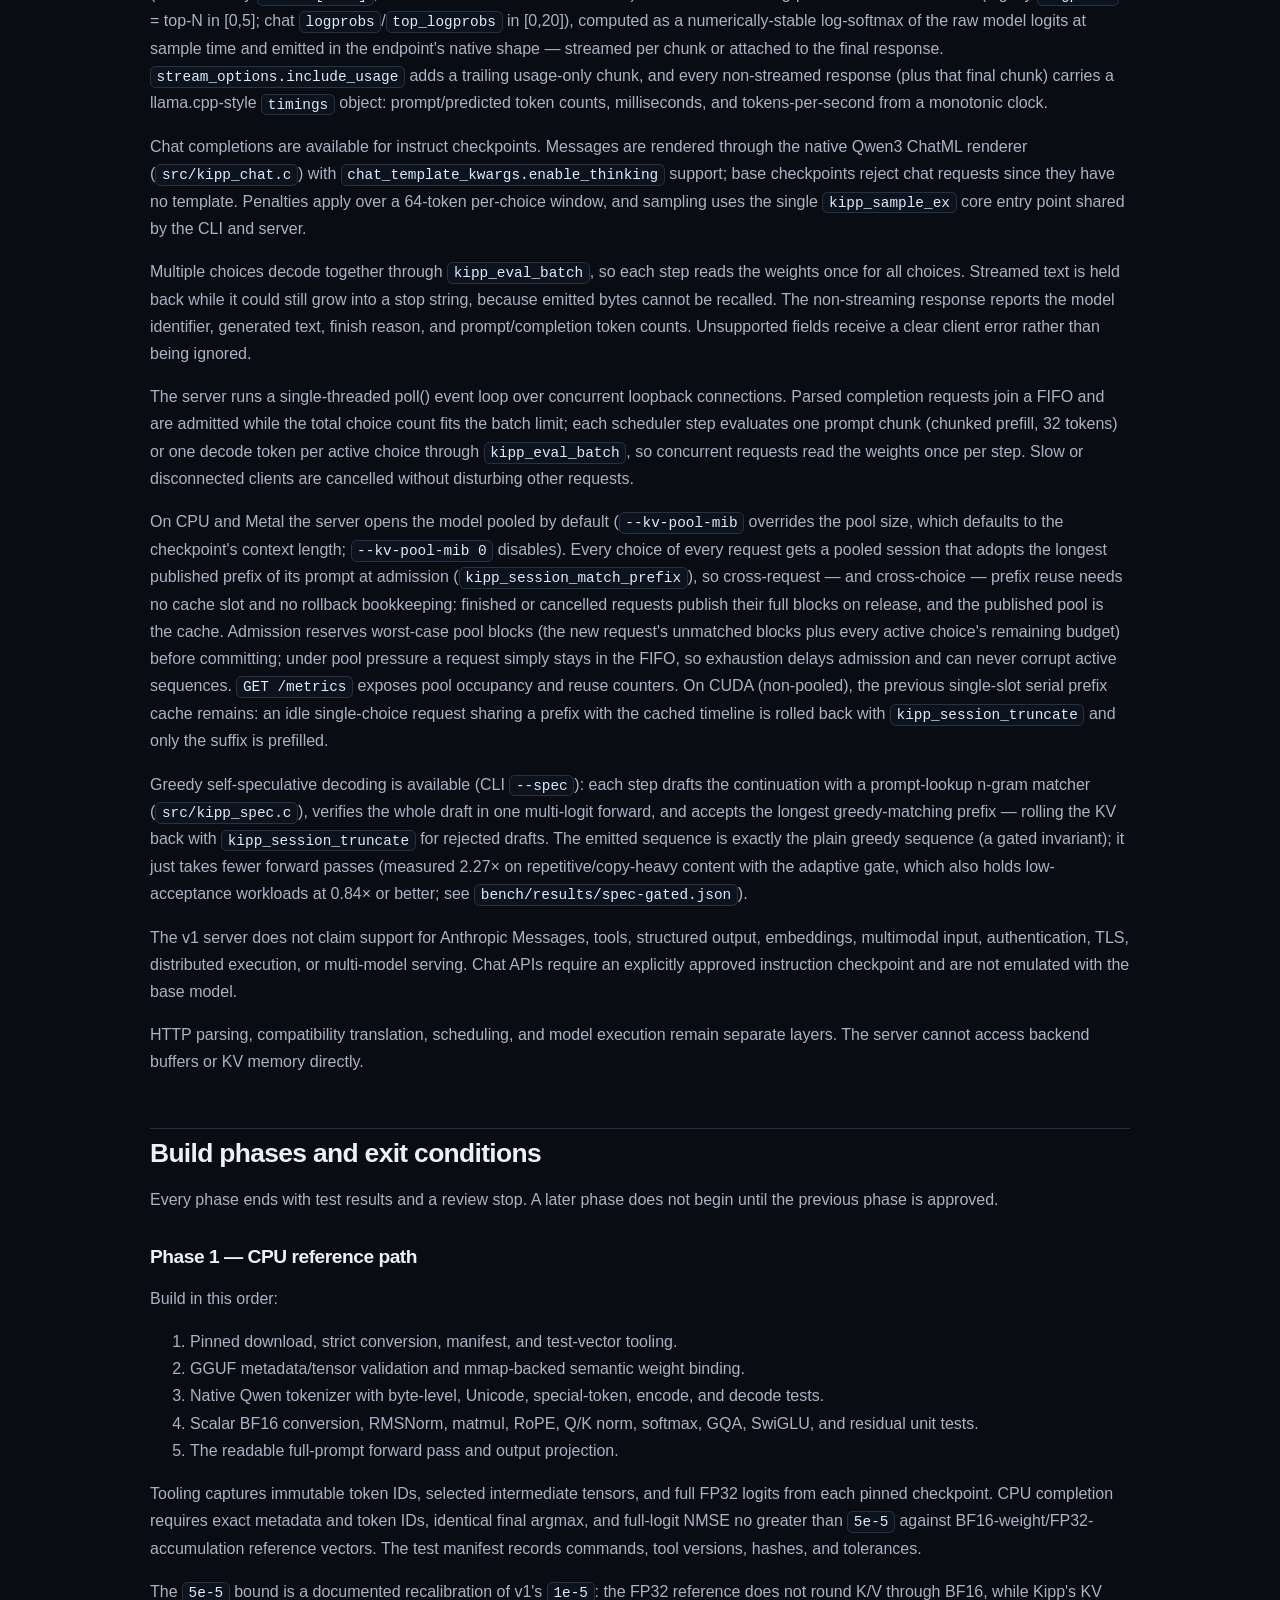
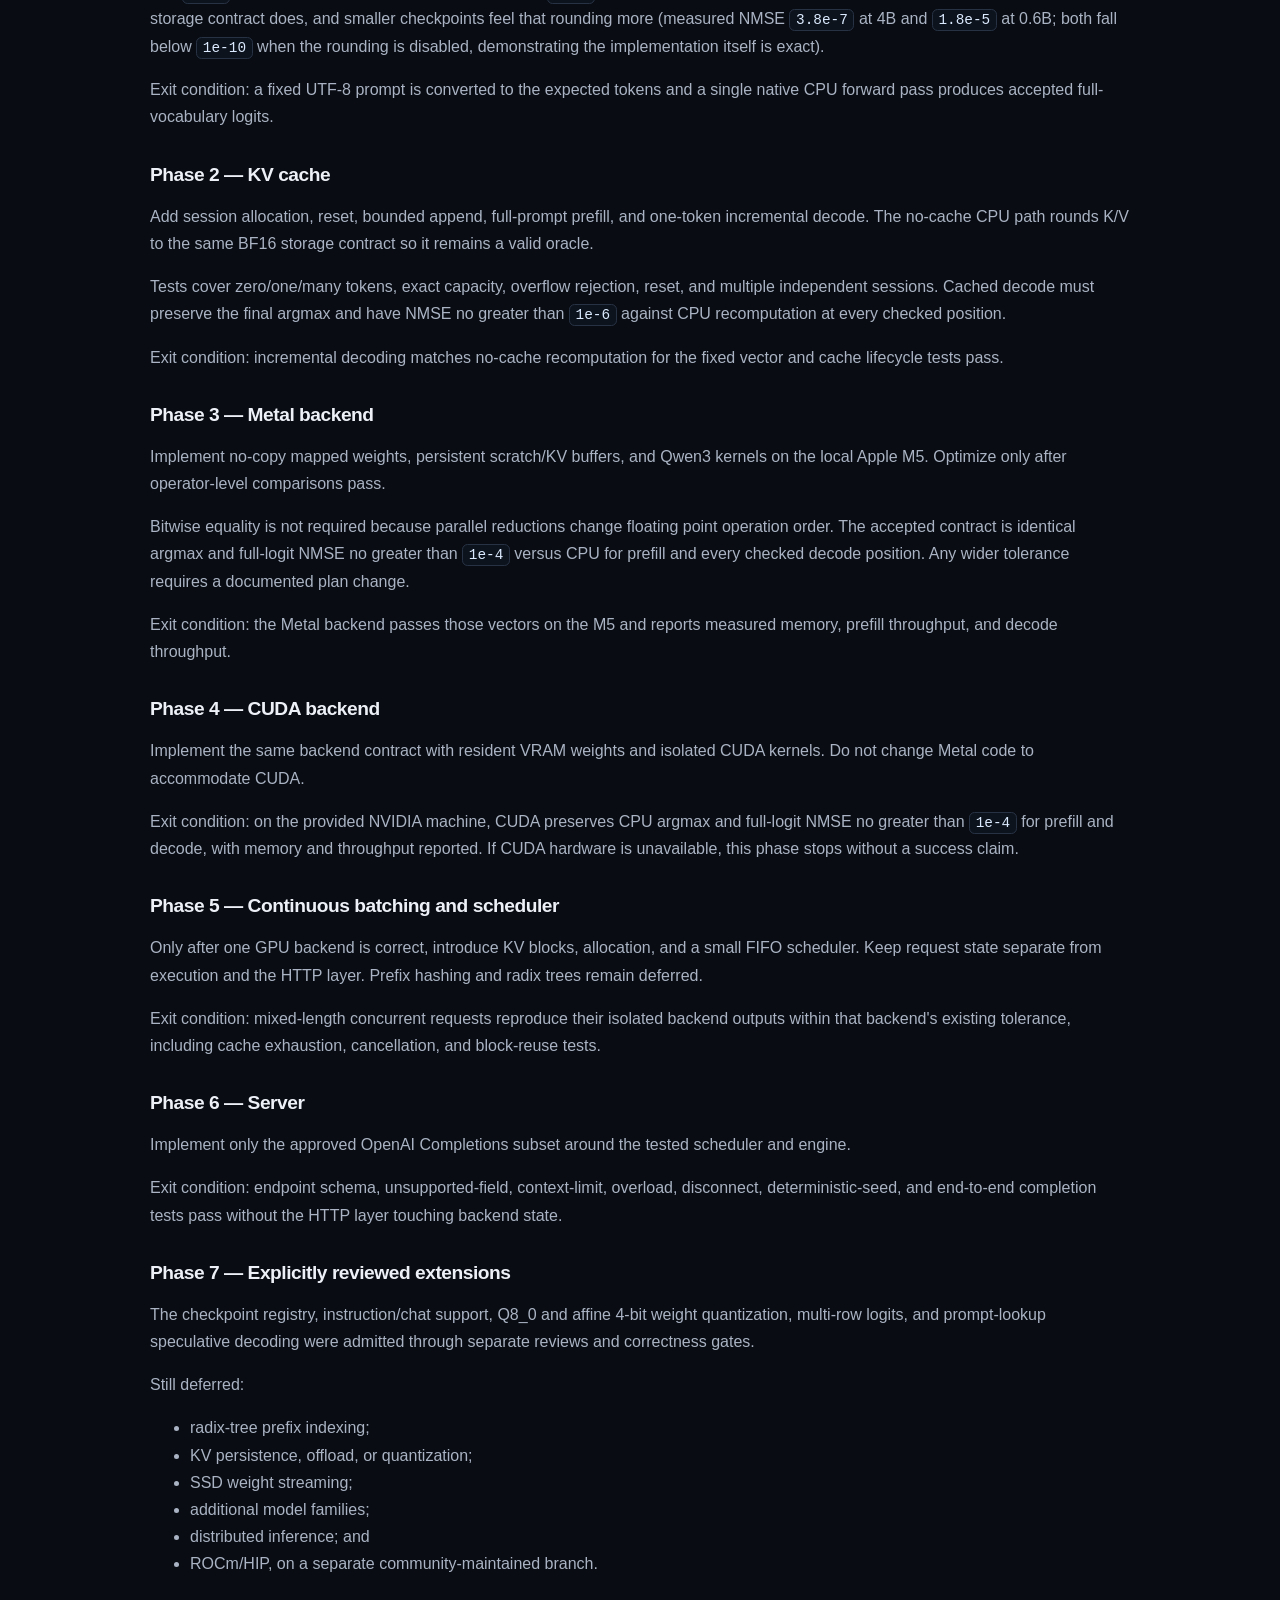
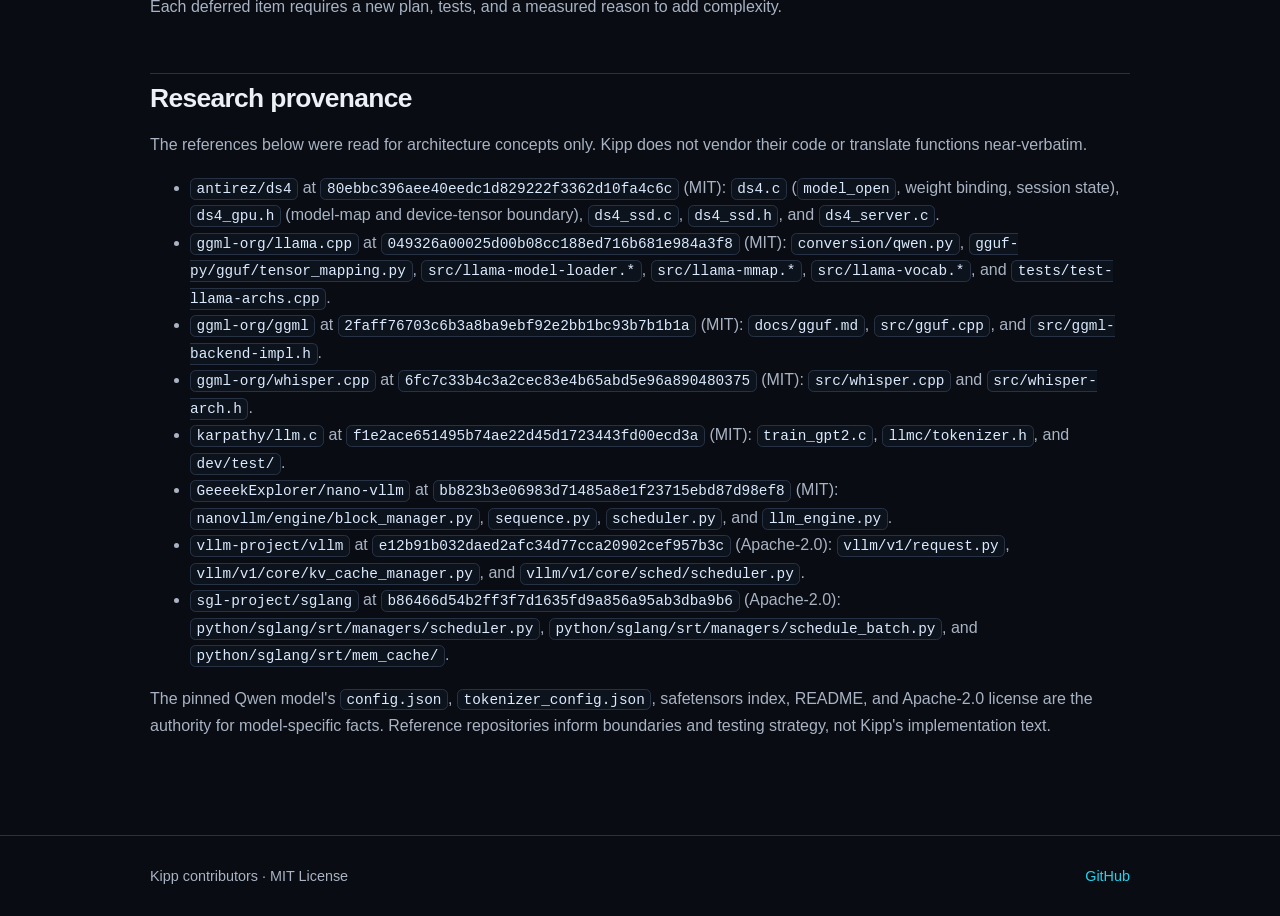
==== commit 9fc1d3b6: "Restructure repository for the v0.0.3 engine release Slim the repository to the engine and its tooli" ====
--- a/docs/architecture.html
+++ b/docs/architecture.html
@@ -19,6 +19,9 @@
         <a href="roadmap.html">Roadmap</a>
         <a href="model-support.html">Models</a>
         <a href="benchmarks.html">Benchmarks</a>
+        <a href="reproducing.html">Reproduce</a>
+        <a href="releasing.html">Releases</a>
+        <a href="research/inspiration-notes.html">Research</a>
         <a href="contributing.html">Contributing</a></nav>
     </div>
   </header>
@@ -242,10 +245,8 @@
 prove this per backend by evaluating a multi-block prompt under a
 deliberately scrambled block table and asserting the final logits are
 bitwise-identical to the identity mapping; <code>--phase3-metal</code> further confirms
-paged Metal matches the paged CPU oracle within the 1e-4 tolerance. CUDA
-remains contiguous for now. The shared cross-request block pool
-(<code>src/kipp_kv_pool.c</code>) and the eval-item <code>block_table</code> contract that lets
-the core drive both backends are the next Phase 5 steps.</p>
+paged Metal matches the paged CPU oracle within the <code>1e-4</code> tolerance. CUDA
+remains contiguous for now.</p>
 <p>Sessions support truncation back to a prefix of their timeline
 (<code>kipp_session_truncate</code>), which is the primitive behind the server's
 serial prefix reuse.</p>
@@ -269,11 +270,12 @@
 packing-independent; <code>1e-4</code> NMSE with identical arg max on Metal, where
 kernel selection legitimately differs between batched rounds and isolated
 evaluation), clean pool-exhaustion failure,
-truncation into the private tail, and eviction. Server integration,
-persistence, and cache-pressure admission remain future Phase 5 work and do
-not change the backend contract.</p>
+truncation into the private tail, and eviction. The server uses pooled
+models by default on CPU and Metal, with reservation-based admission under
+cache pressure. Persistence remains deferred and does not change the backend
+contract.</p>
 <h3>SSD streaming</h3>
-<p>SSD streaming is not part of Kipp v1.</p>
+<p>SSD streaming is not part of the current Kipp architecture.</p>
 <p>ds4 keeps model loading mmap-backed and uses backend-specific placement:
 <code>model_open()</code> maps weights, Metal uses <code>ds4_gpu_set_model_map()</code>, and CUDA
 uses <code>ds4_gpu_set_model_map_range()</code>. Its <code>ds4_ssd_*</code> path streams sparsely
@@ -288,7 +290,8 @@
 <h2>Backend boundary</h2>
 <p>Kipp uses one internal, model-specific backend contract. It is not a generic
 tensor API and does not expose device buffers to callers.</p>
-<p>The contract will live in <code>src/kipp_backend.h</code> and have this shape:</p>
+<p>The contract lives in <code>src/kipp_backend.h</code>. Its central evaluation item and
+operations table have this shape (omitting configuration and error details):</p>
 <pre><code class="language-c">typedef struct {
     void *session;
     const uint32_t *tokens;
@@ -331,7 +334,7 @@
 their own static <code>kipp_backend_ops</code>. Device-specific headers, handles, and
 errors do not cross this interface.</p>
 <h2>Public engine and session model</h2>
-<p>The public C API will use opaque model and session handles:</p>
+<p>The public C API uses opaque model and session handles:</p>
 <ul>
 <li>a model owns the validated file mapping and one selected backend model;</li>
 <li>a session owns one independent token timeline and KV cache;</li>
@@ -407,8 +410,8 @@
 and accepts the longest greedy-matching prefix — rolling the KV back with
 <code>kipp_session_truncate</code> for rejected drafts. The emitted sequence is exactly
 the plain greedy sequence (a gated invariant); it just takes fewer forward
-passes (measured ~3.2x on repetitive/copy-heavy content with the adaptive
-gate, which also holds low-acceptance workloads at 0.80x or better; see
+passes (measured 2.27× on repetitive/copy-heavy content with the adaptive
+gate, which also holds low-acceptance workloads at 0.84× or better; see
 <code>bench/results/spec-gated.json</code>).</p>
 <p>The v1 server does not claim support for Anthropic Messages, tools,
 structured output, embeddings, multimodal input, authentication, TLS,
@@ -489,7 +492,7 @@
 were admitted through separate reviews and correctness gates.</p>
 <p>Still deferred:</p>
 <ul>
-<li>cross-session prefix caching and radix attention;</li>
+<li>radix-tree prefix indexing;</li>
 <li>KV persistence, offload, or quantization;</li>
 <li>SSD weight streaming;</li>
 <li>additional model families;</li>
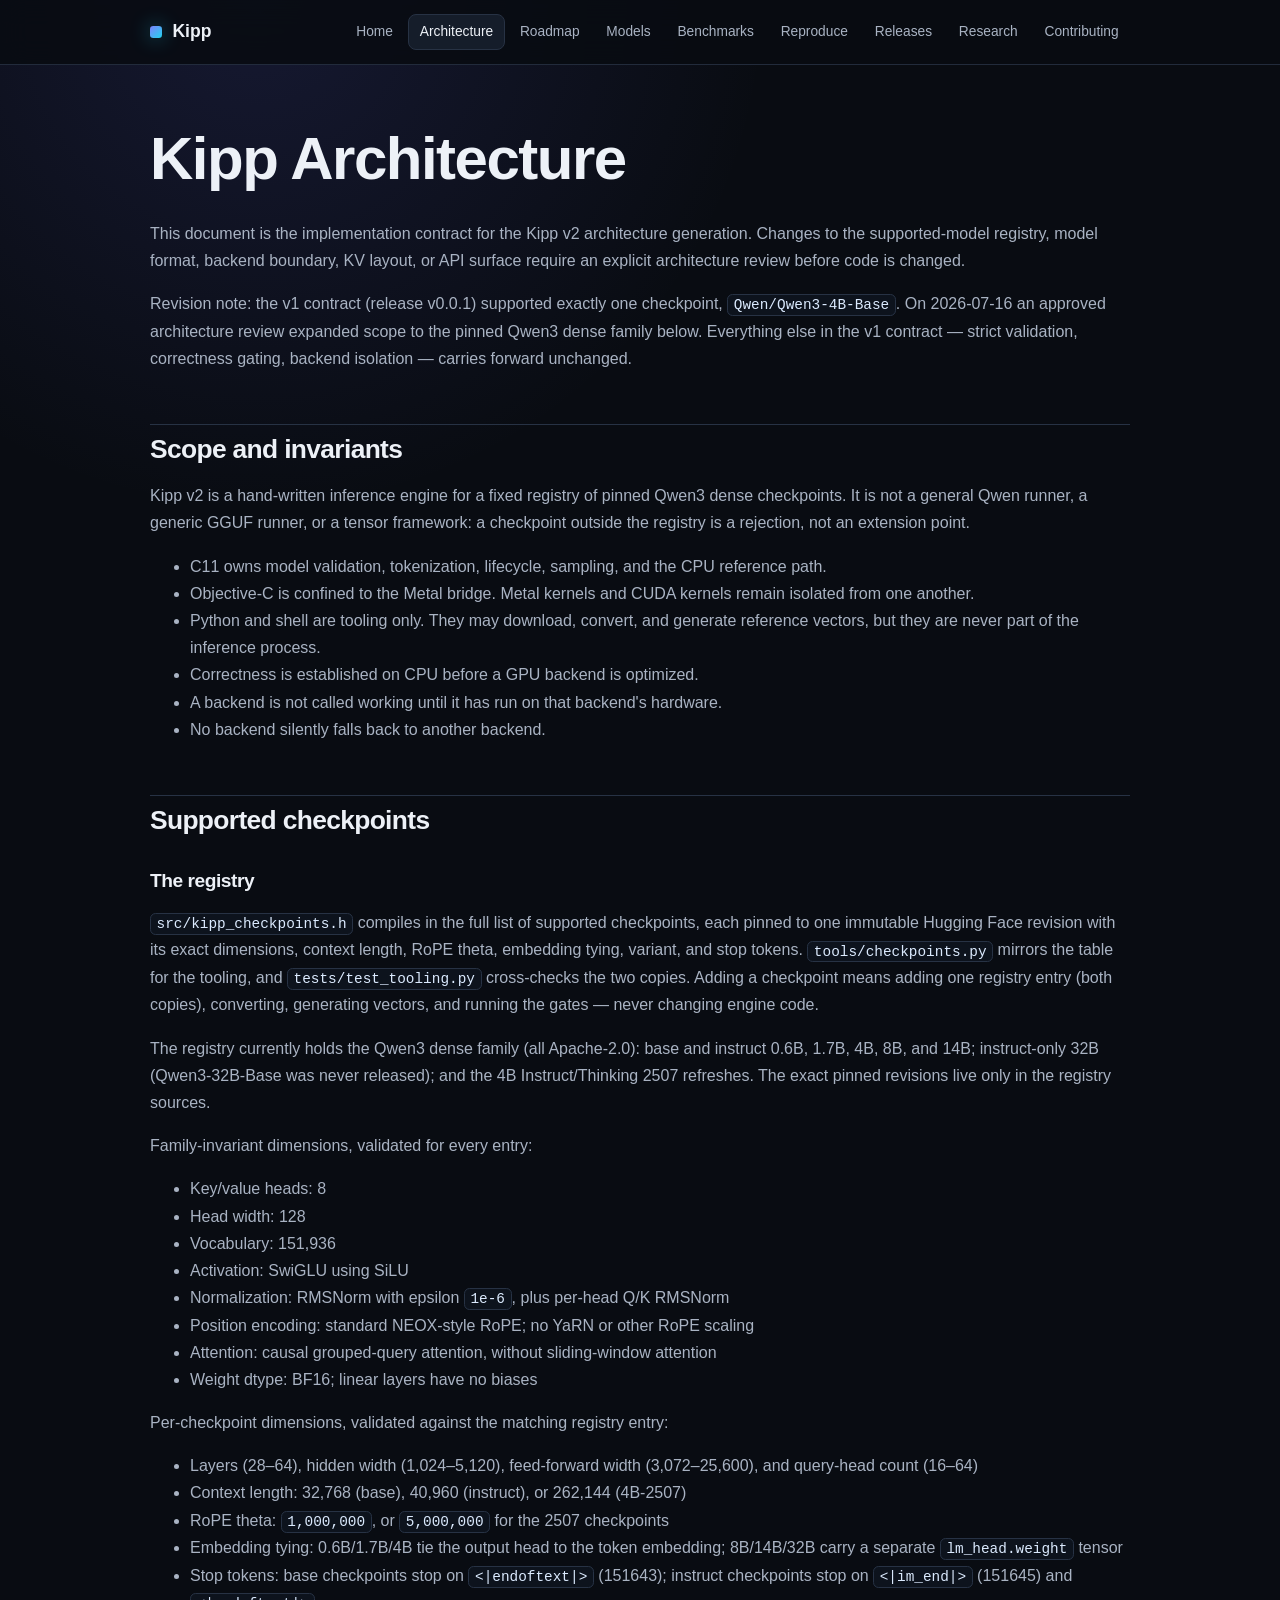
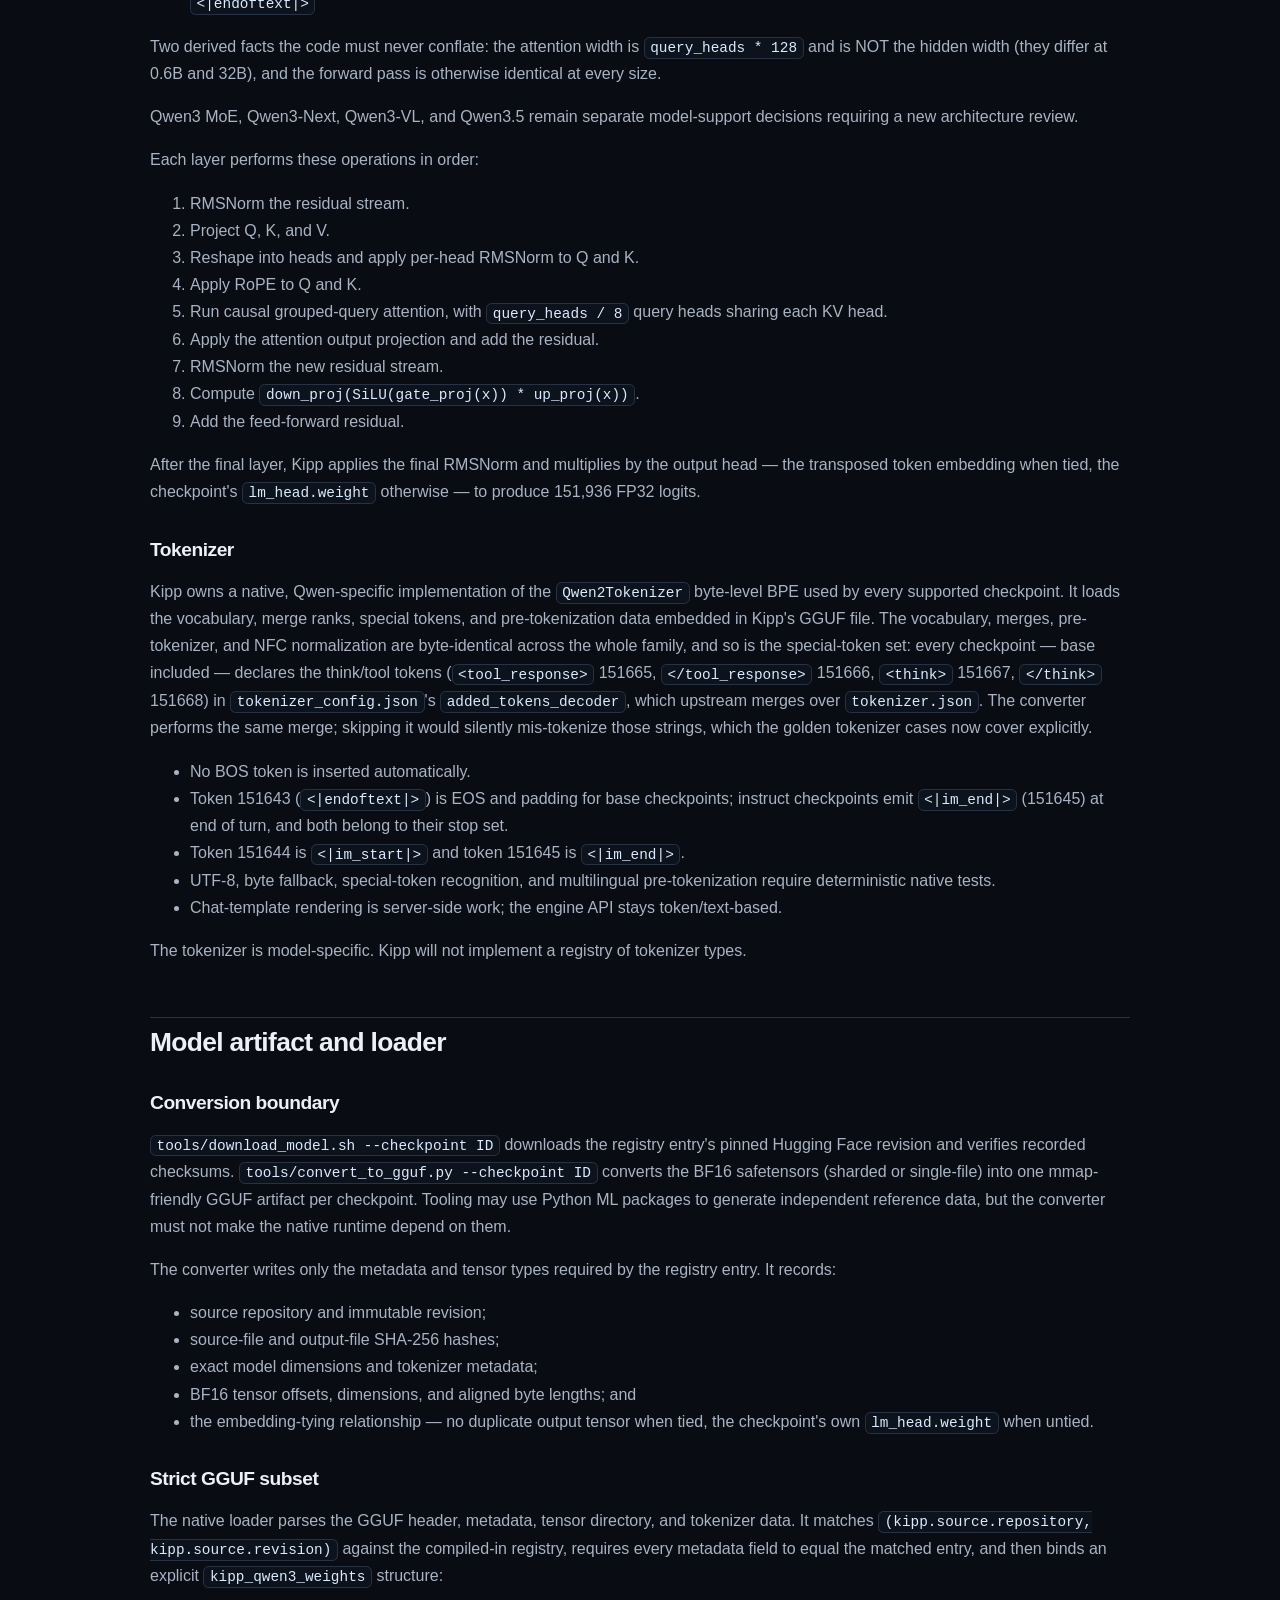
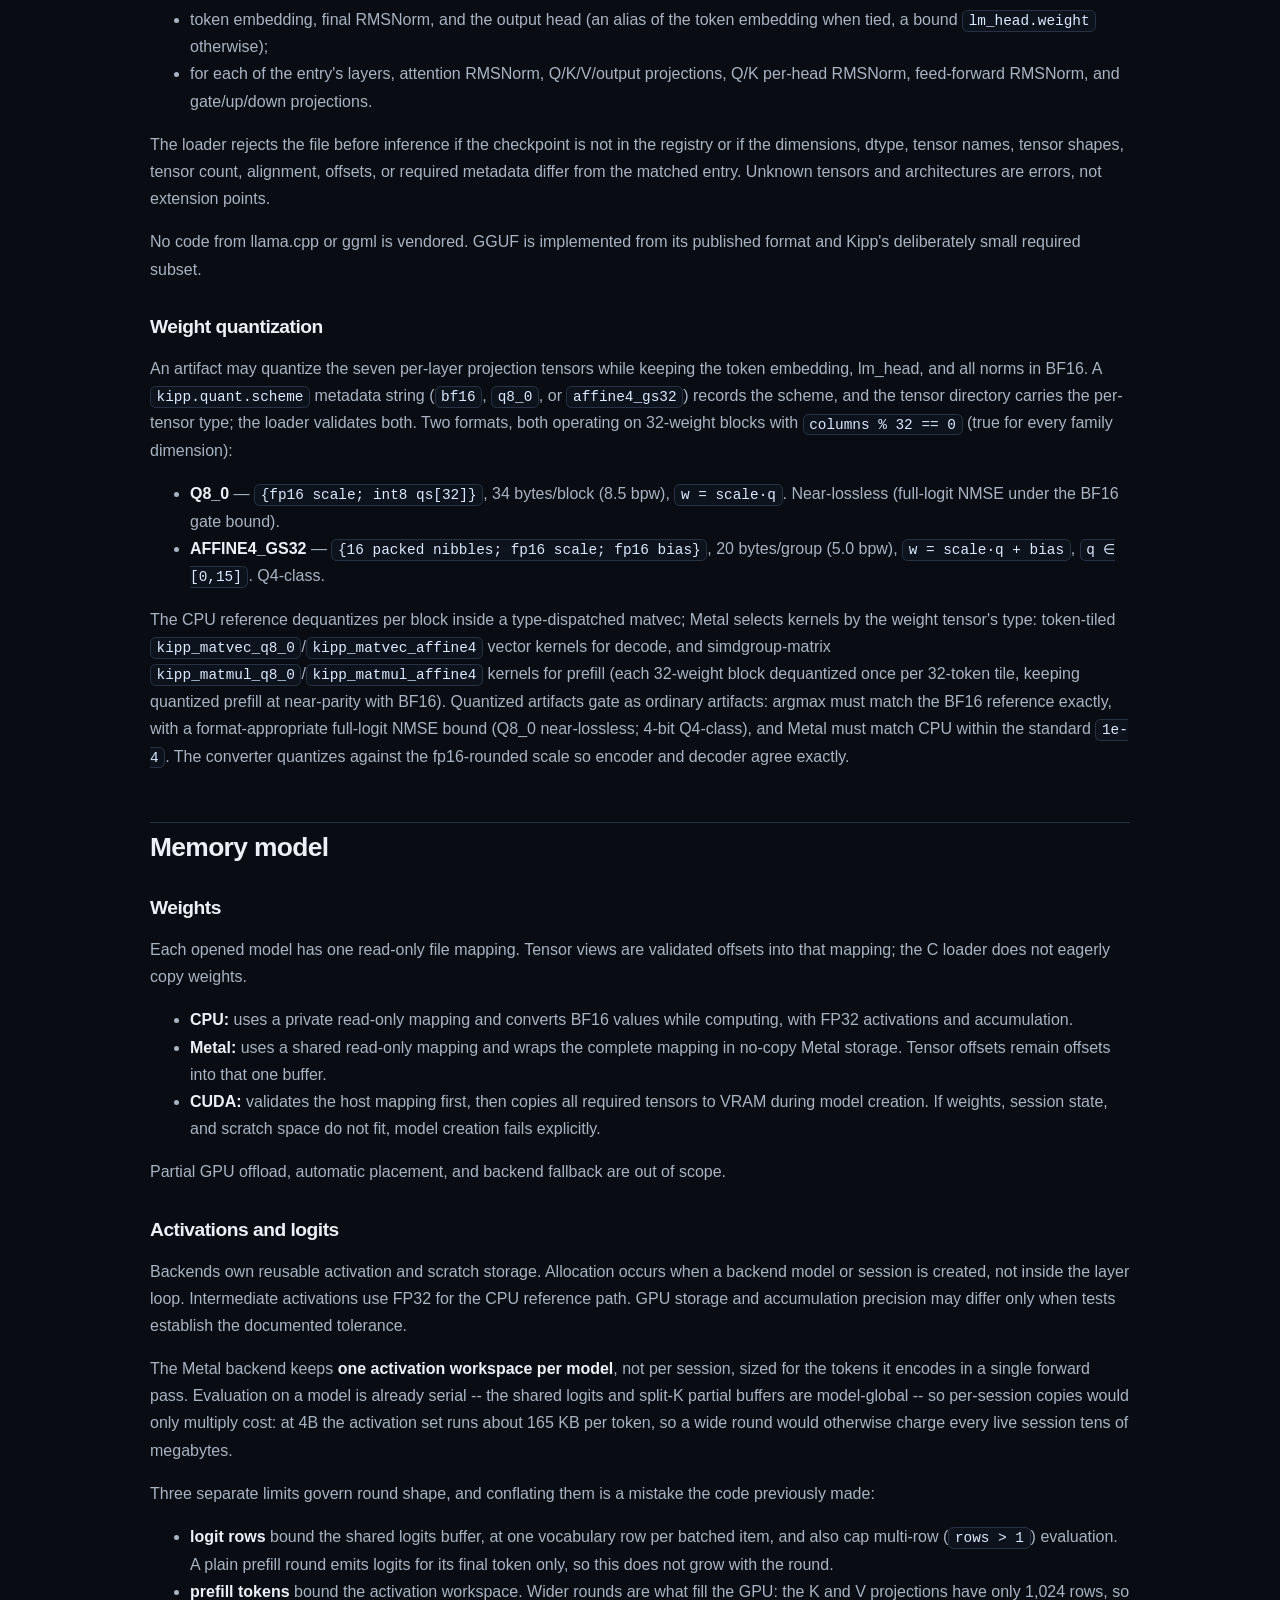
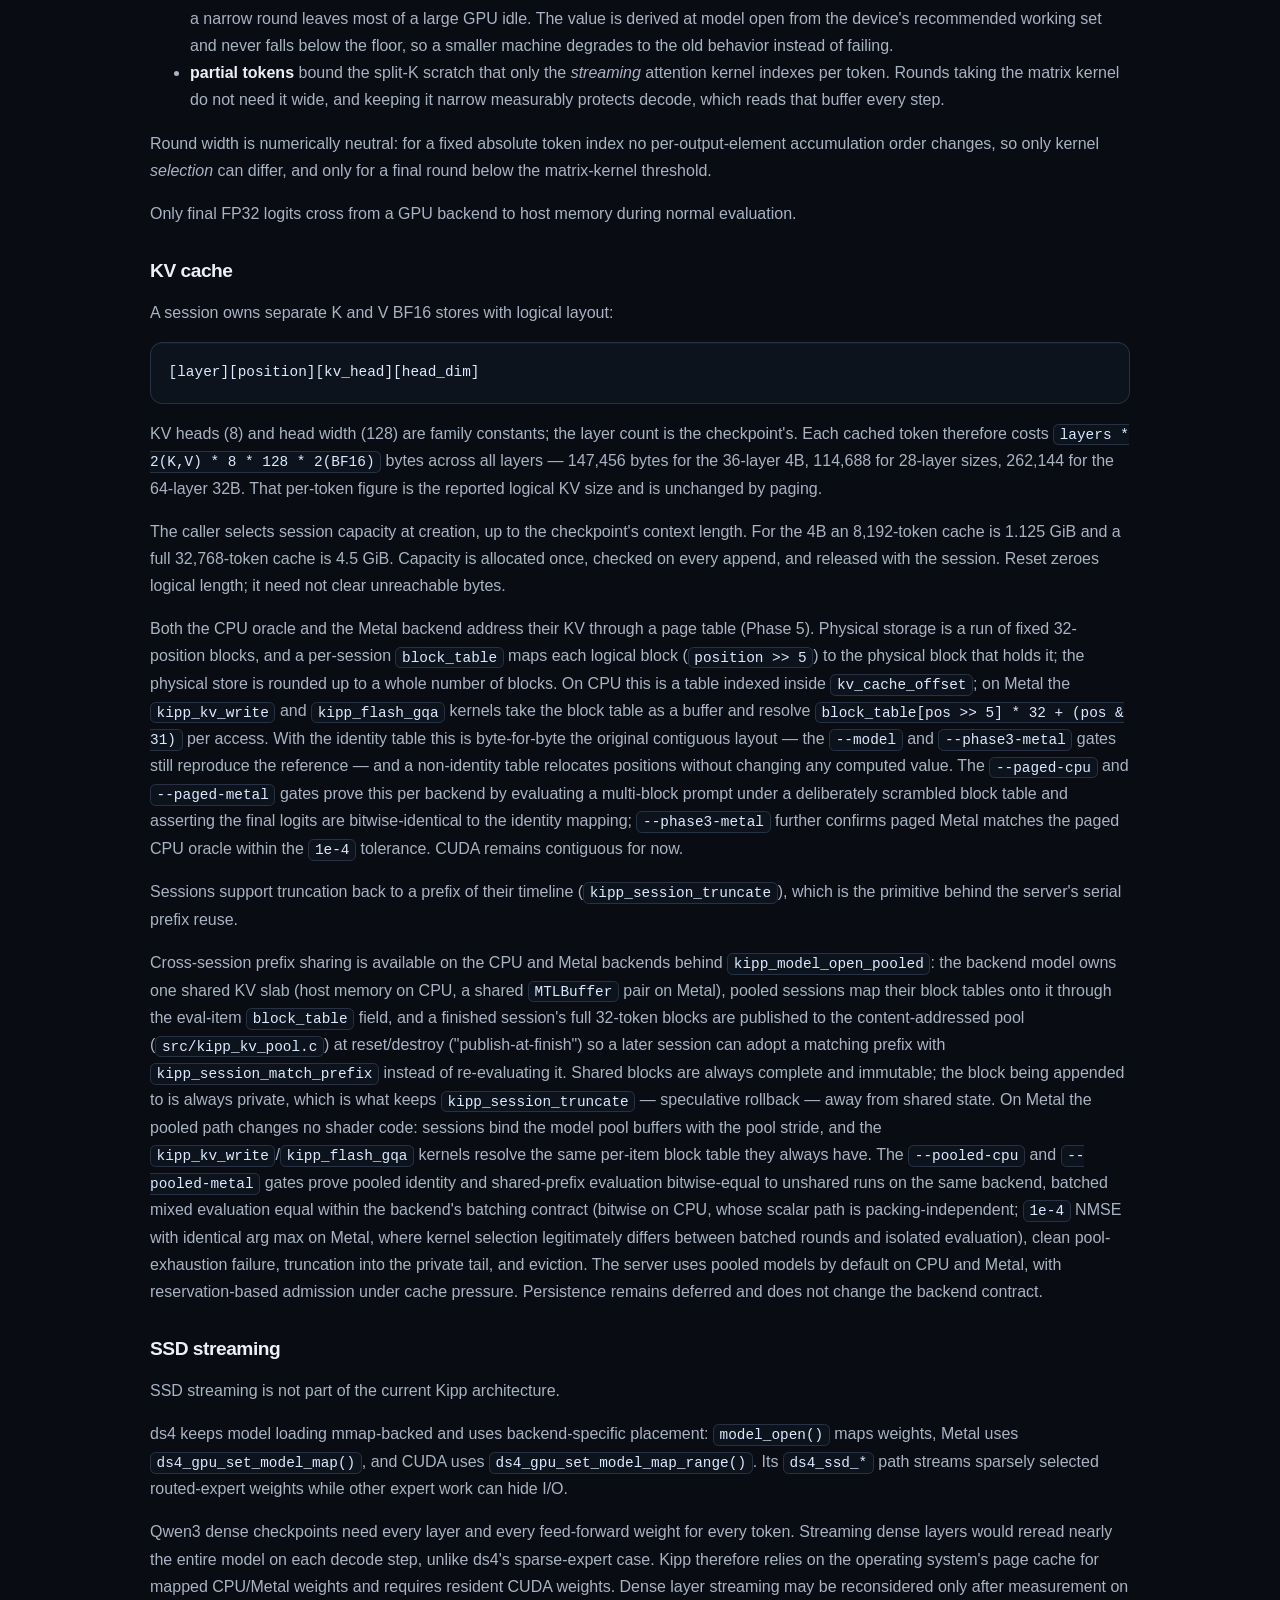
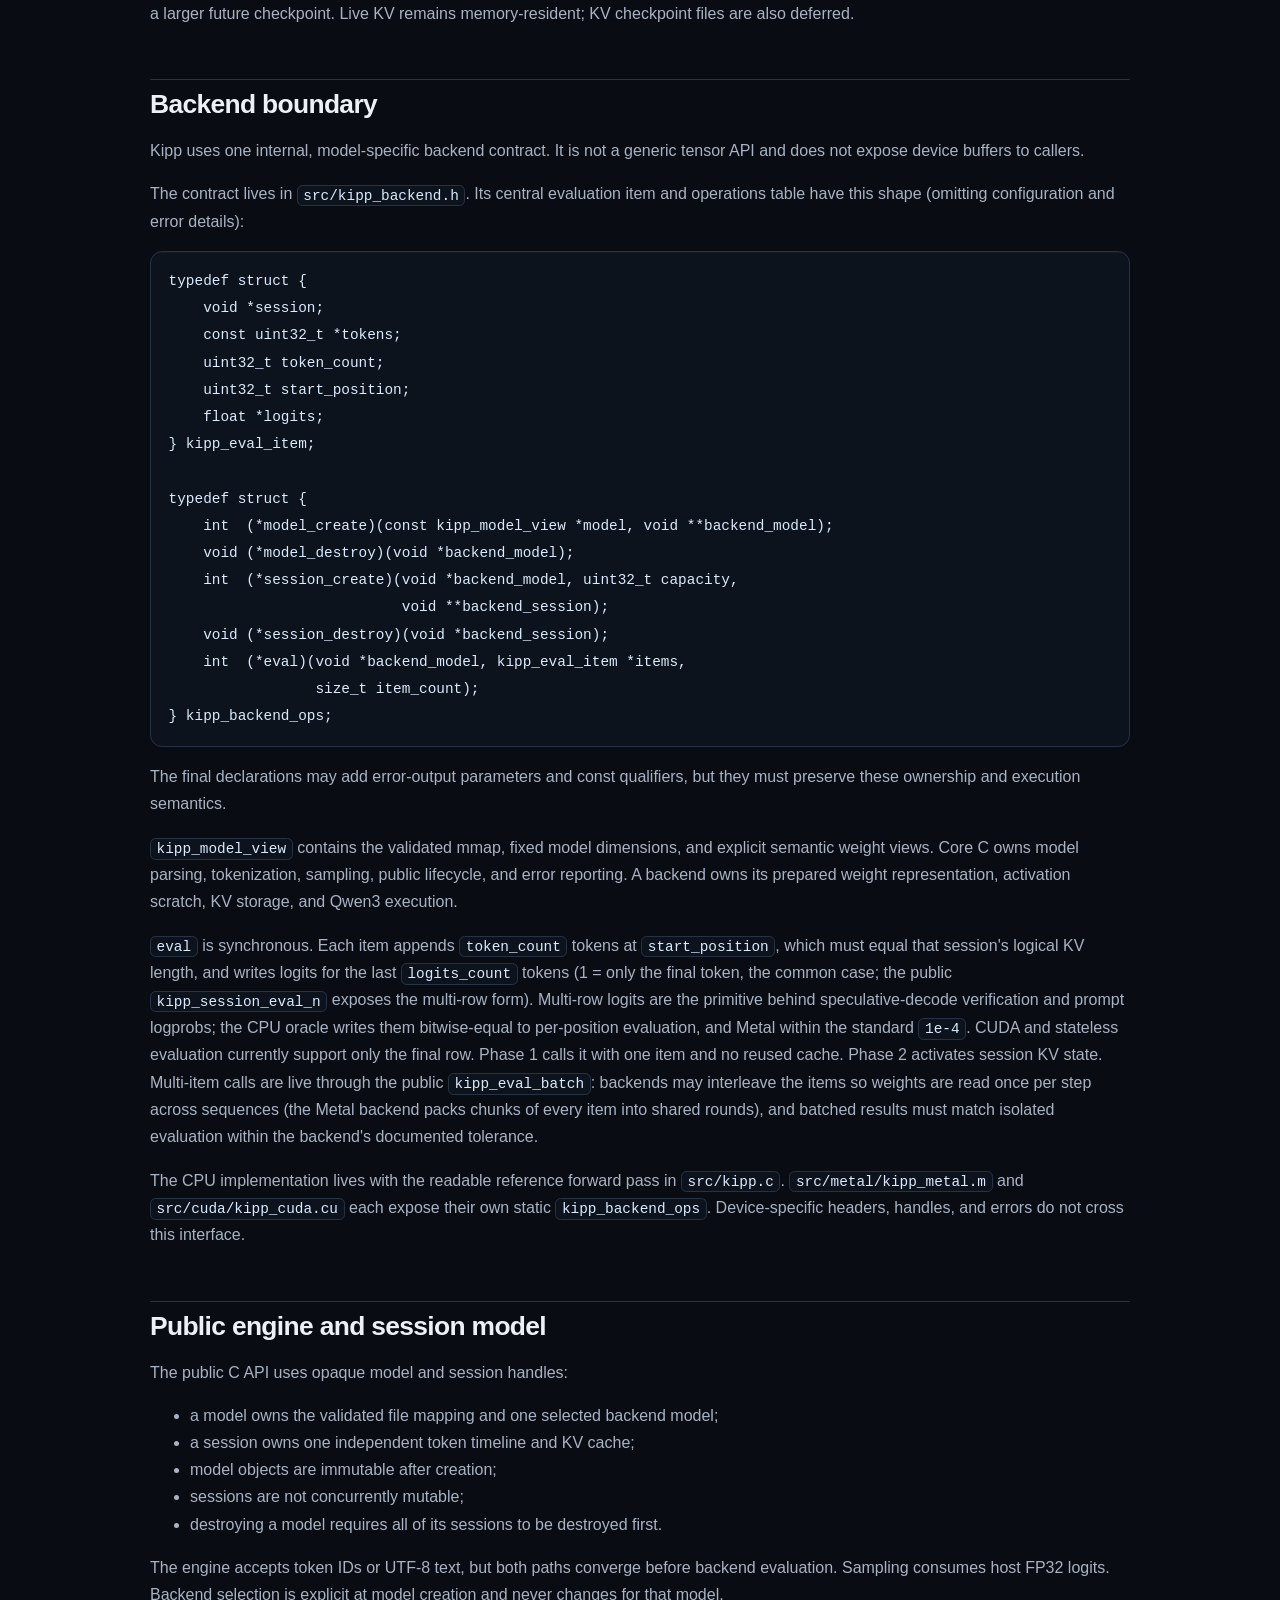
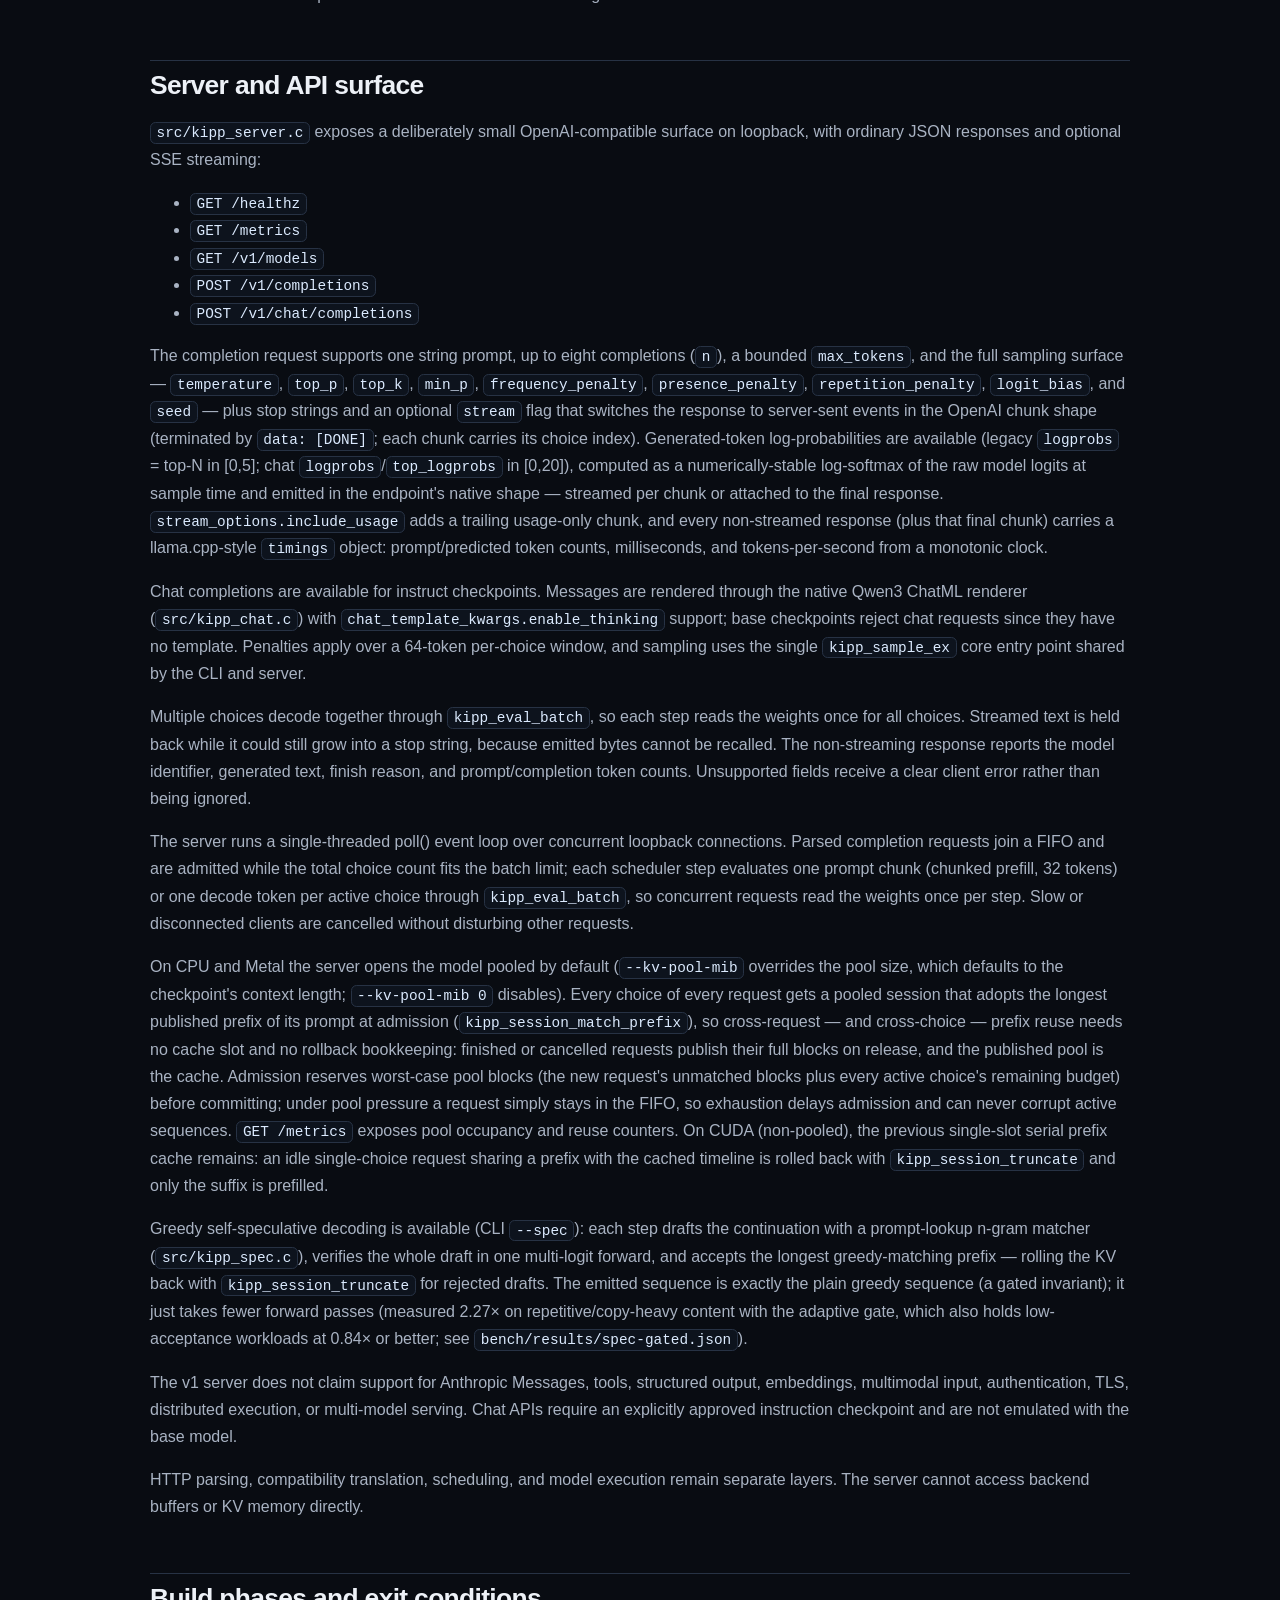
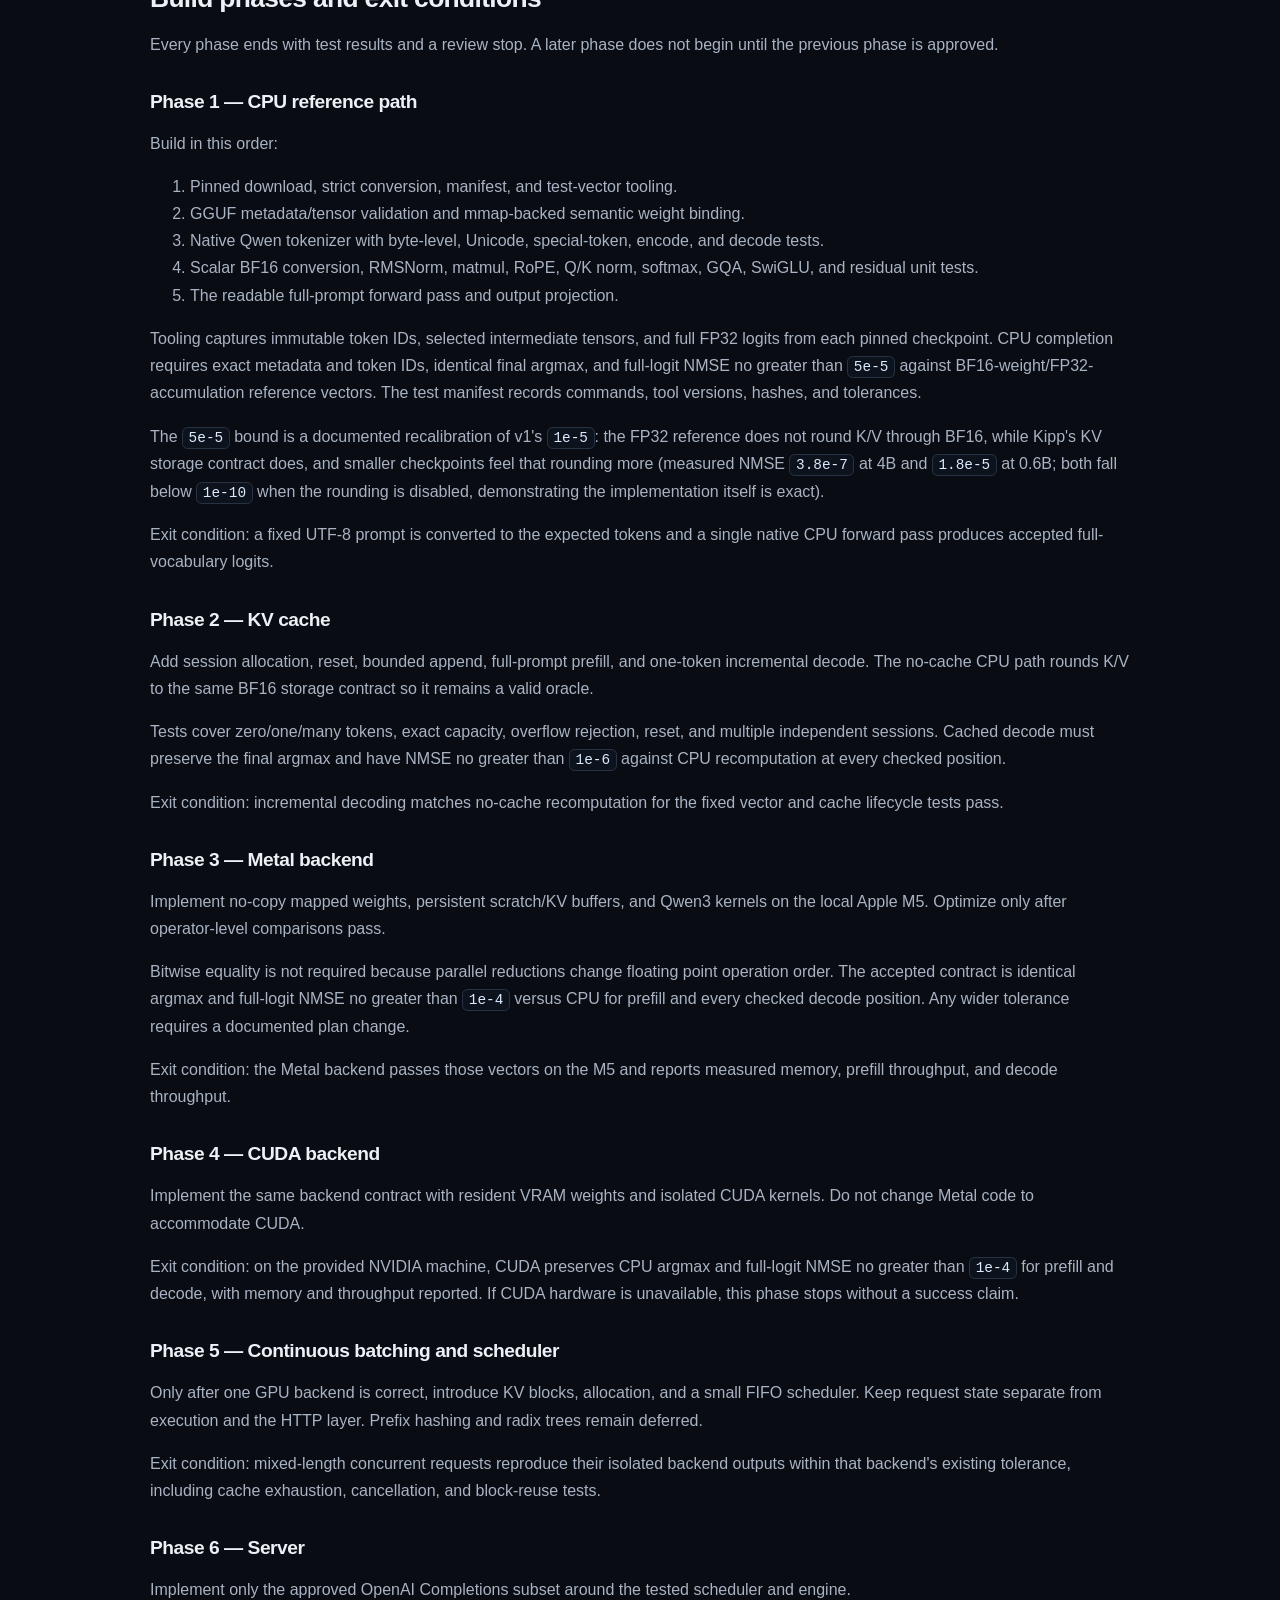
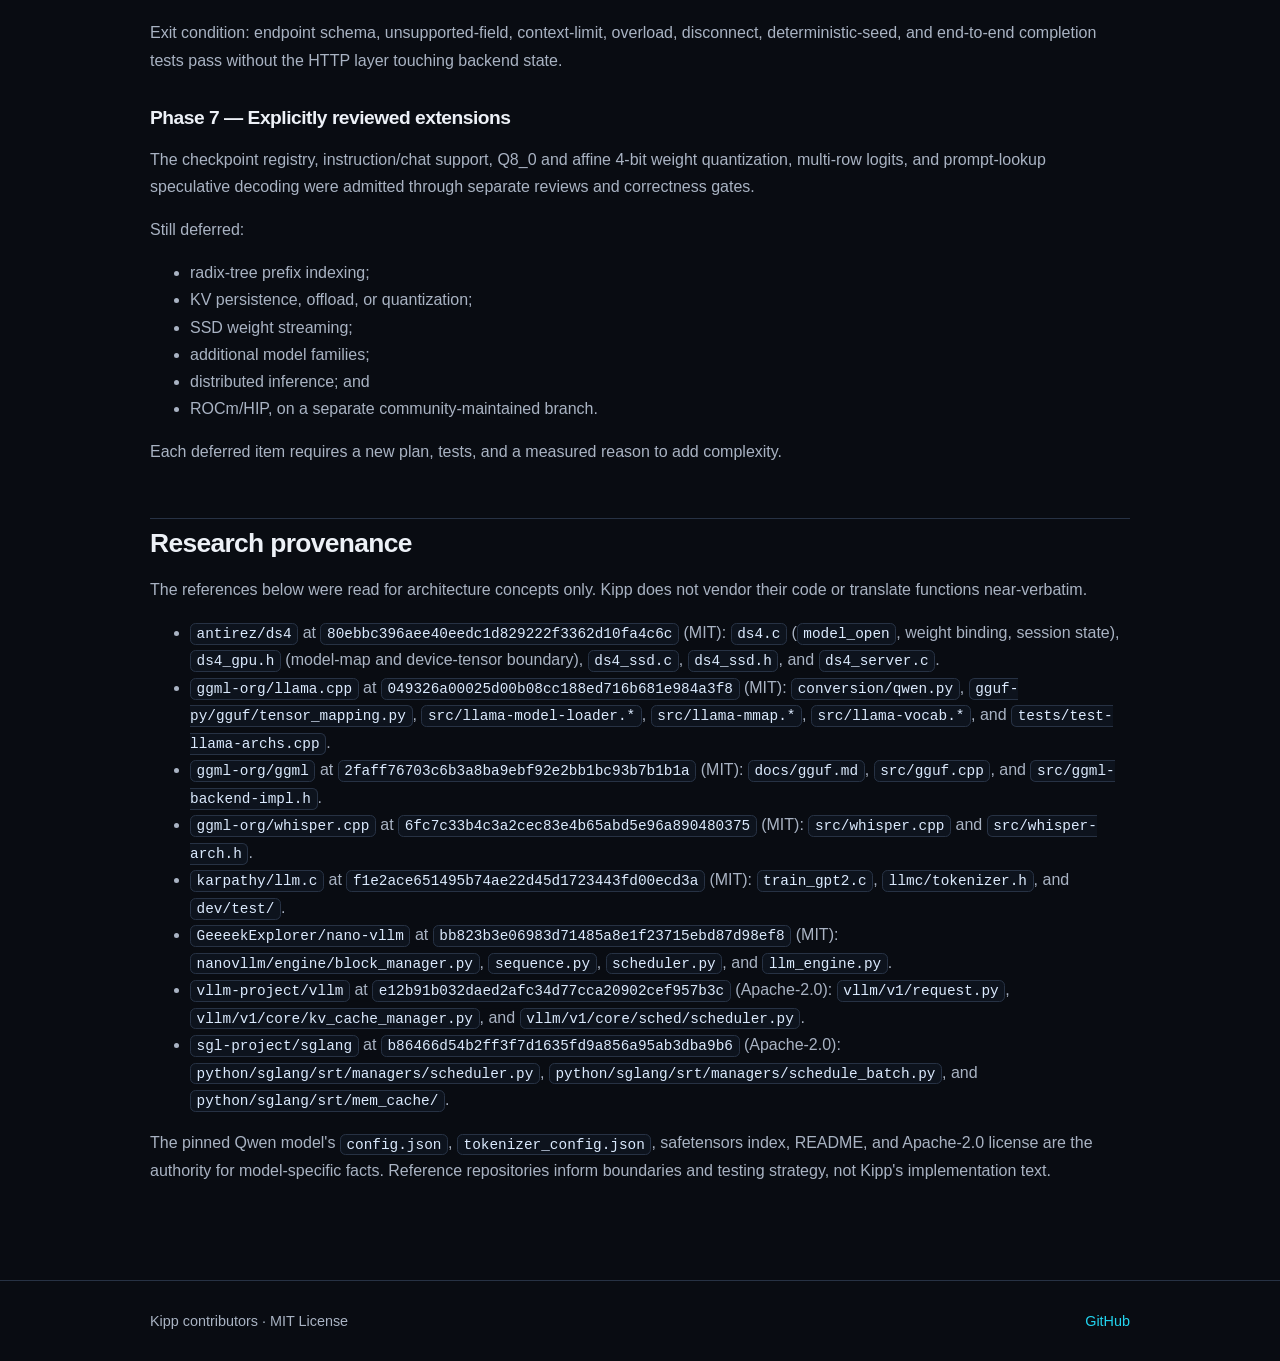
==== commit f5e9e103: "Docs: record the prefill campaign and correct a superseded attribution docs/BENCHMARKS.md claimed pr" ====
--- a/docs/architecture.html
+++ b/docs/architecture.html
@@ -187,7 +187,7 @@
 Metal selects kernels by the weight tensor's type: token-tiled
 <code>kipp_matvec_q8_0</code>/<code>kipp_matvec_affine4</code> vector kernels for decode, and
 simdgroup-matrix <code>kipp_matmul_q8_0</code>/<code>kipp_matmul_affine4</code> kernels for
-prefill (each 32-weight block dequantized once per 16-token tile, keeping
+prefill (each 32-weight block dequantized once per 32-token tile, keeping
 quantized prefill at near-parity with BF16). Quantized artifacts
 gate as ordinary artifacts: argmax must match the BF16 reference exactly,
 with a format-appropriate full-logit NMSE bound (Q8_0 near-lossless; 4-bit
@@ -214,6 +214,32 @@
 backend model or session is created, not inside the layer loop. Intermediate
 activations use FP32 for the CPU reference path. GPU storage and accumulation
 precision may differ only when tests establish the documented tolerance.</p>
+<p>The Metal backend keeps <strong>one activation workspace per model</strong>, not per
+session, sized for the tokens it encodes in a single forward pass. Evaluation on
+a model is already serial -- the shared logits and split-K partial buffers are
+model-global -- so per-session copies would only multiply cost: at 4B the
+activation set runs about 165 KB per token, so a wide round would otherwise
+charge every live session tens of megabytes.</p>
+<p>Three separate limits govern round shape, and conflating them is a mistake the
+code previously made:</p>
+<ul>
+<li><strong>logit rows</strong> bound the shared logits buffer, at one vocabulary row per
+batched item, and also cap multi-row (<code>rows &gt; 1</code>) evaluation. A plain prefill
+round emits logits for its final token only, so this does not grow with the
+round.</li>
+<li><strong>prefill tokens</strong> bound the activation workspace. Wider rounds are what fill
+the GPU: the K and V projections have only 1,024 rows, so a narrow round
+leaves most of a large GPU idle. The value is derived at model open from the
+device's recommended working set and never falls below the floor, so a
+smaller machine degrades to the old behavior instead of failing.</li>
+<li><strong>partial tokens</strong> bound the split-K scratch that only the <em>streaming</em>
+attention kernel indexes per token. Rounds taking the matrix kernel do not
+need it wide, and keeping it narrow measurably protects decode, which reads
+that buffer every step.</li>
+</ul>
+<p>Round width is numerically neutral: for a fixed absolute token index no
+per-output-element accumulation order changes, so only kernel <em>selection</em> can
+differ, and only for a final round below the matrix-kernel threshold.</p>
 <p>Only final FP32 logits cross from a GPU backend to host memory during normal
 evaluation.</p>
 <h3>KV cache</h3>
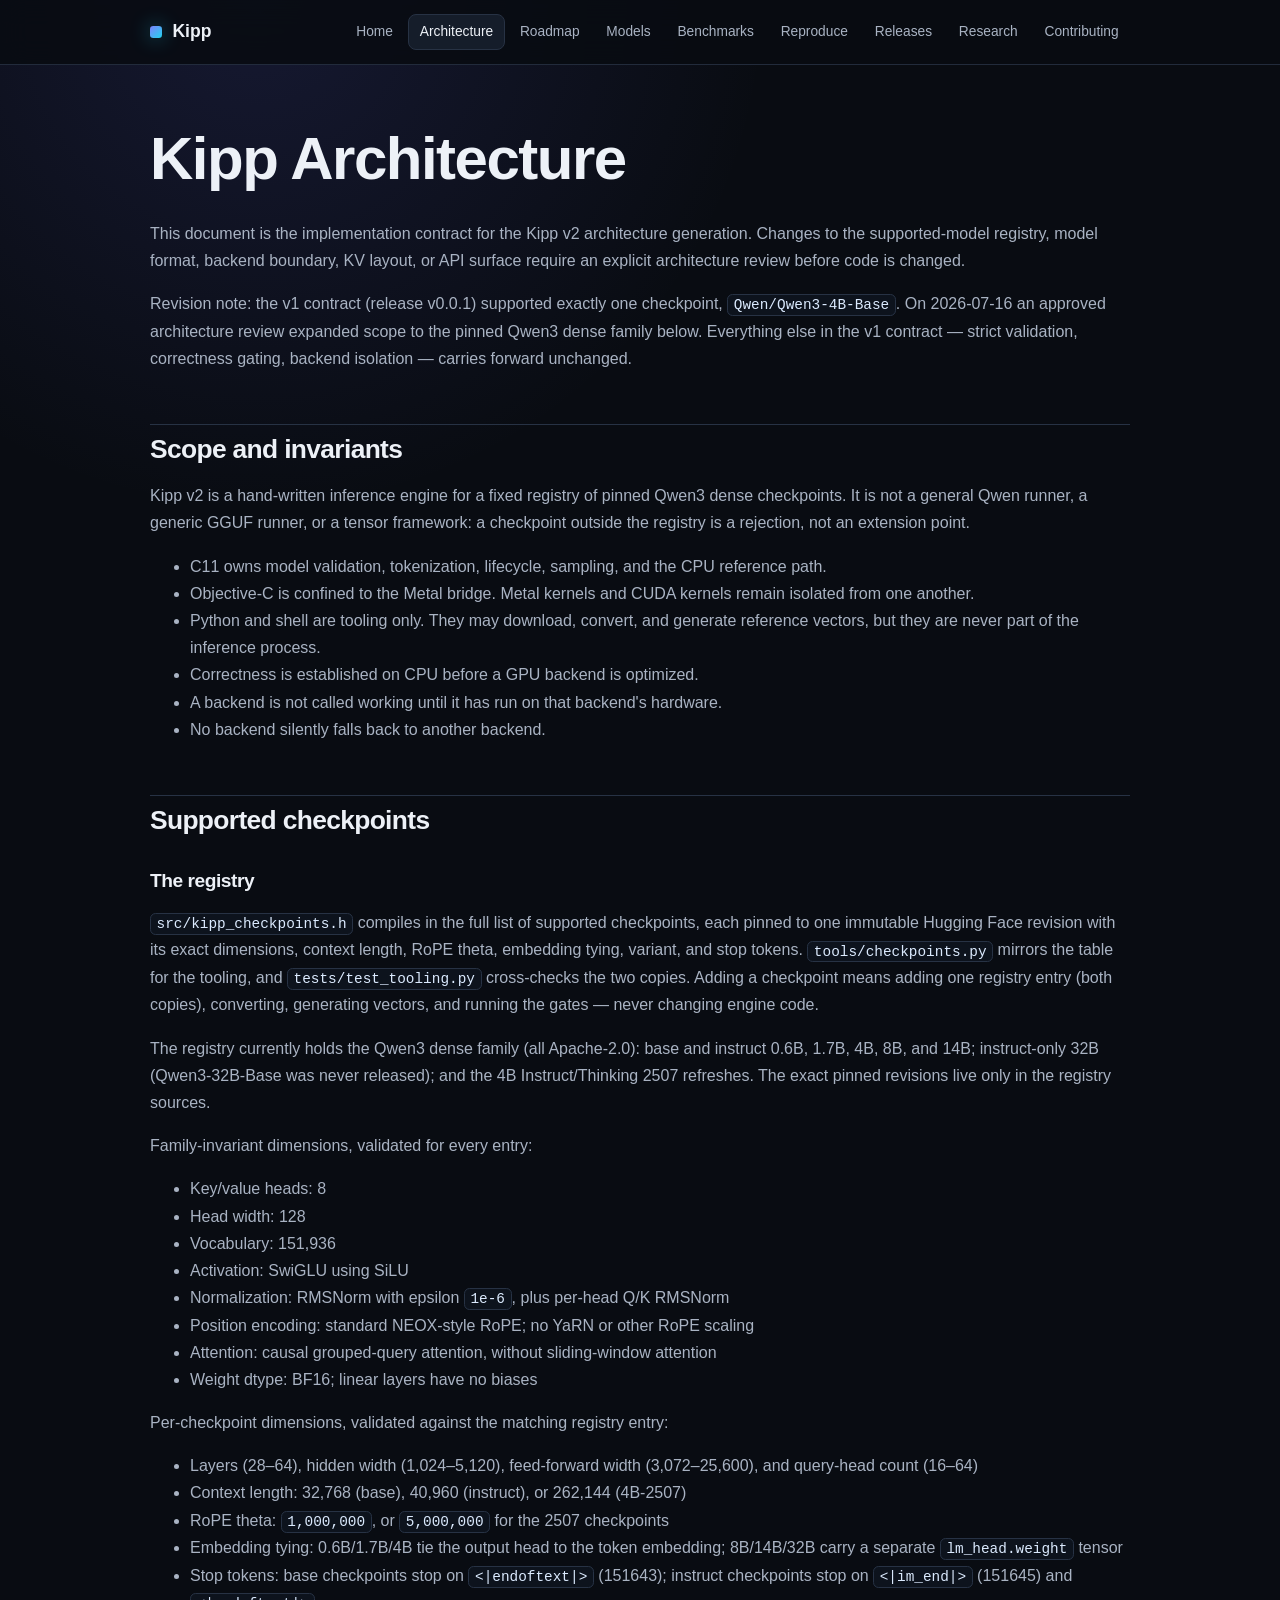
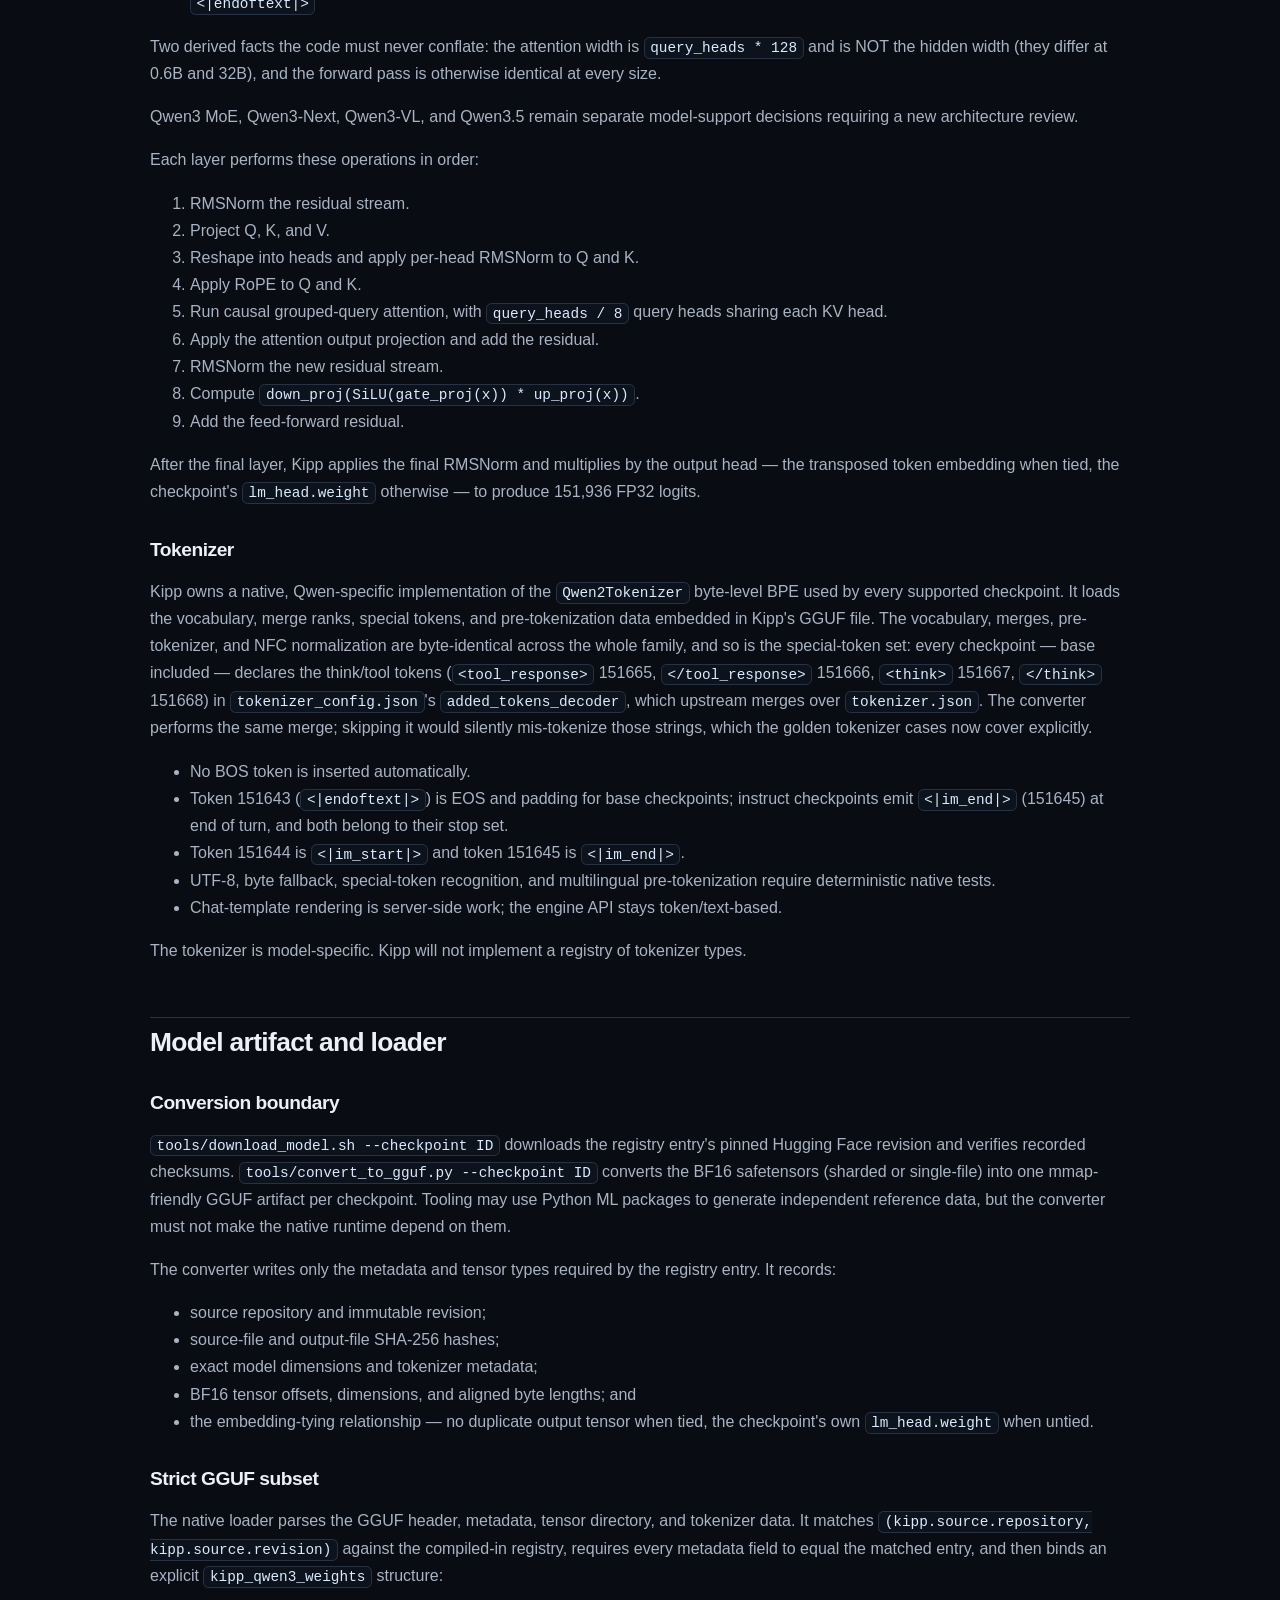
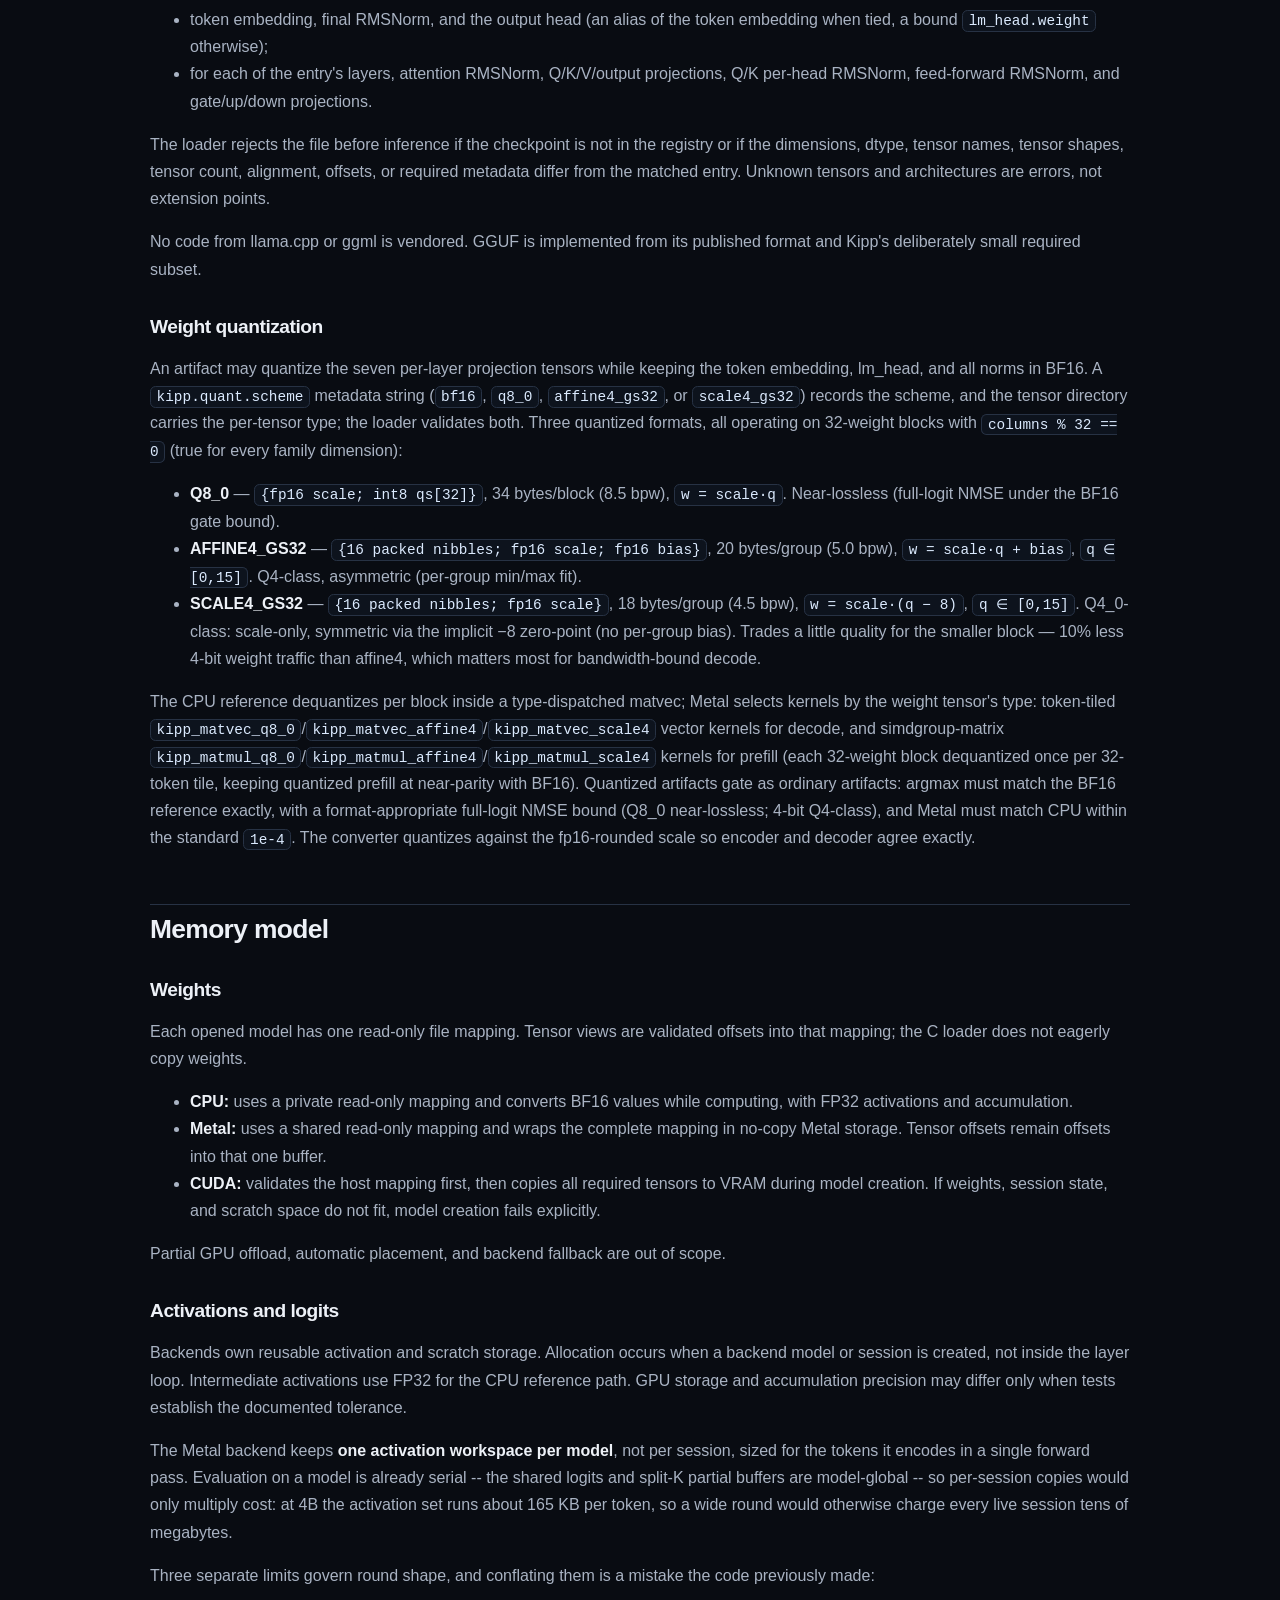
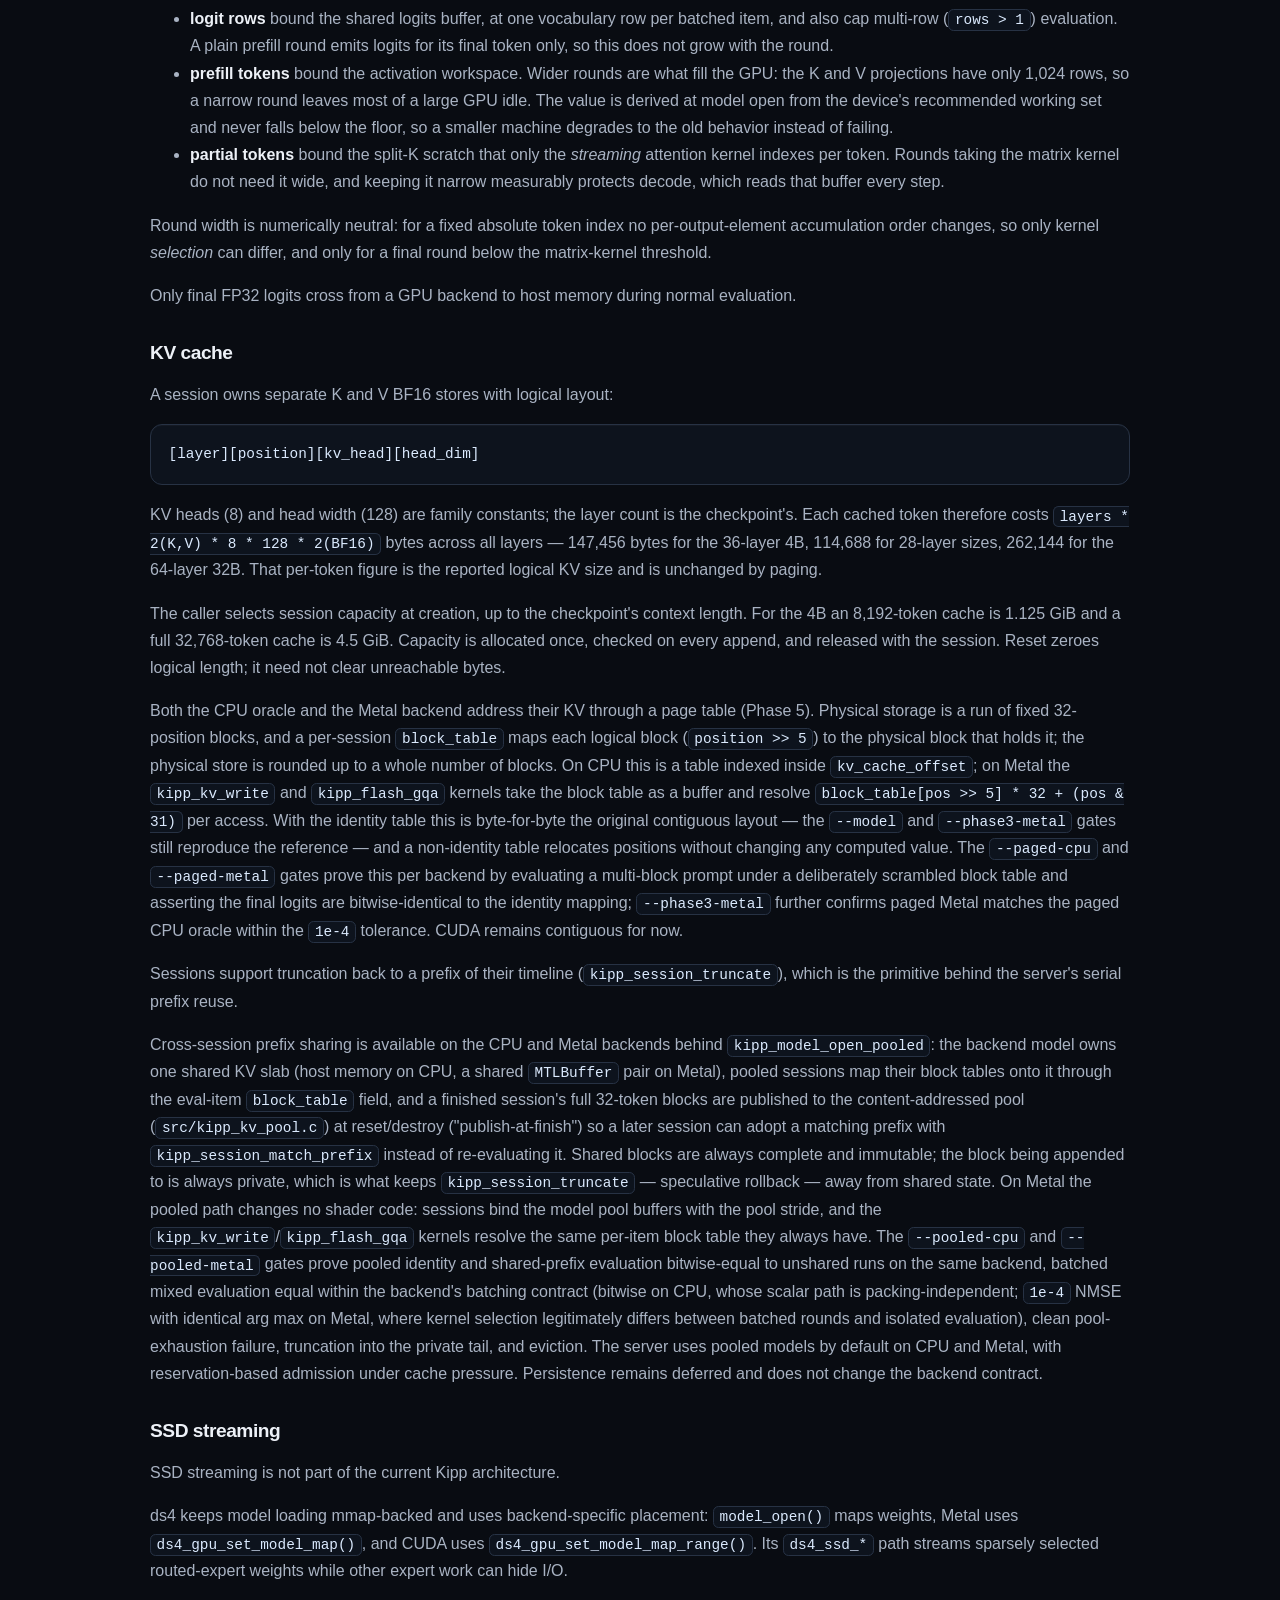
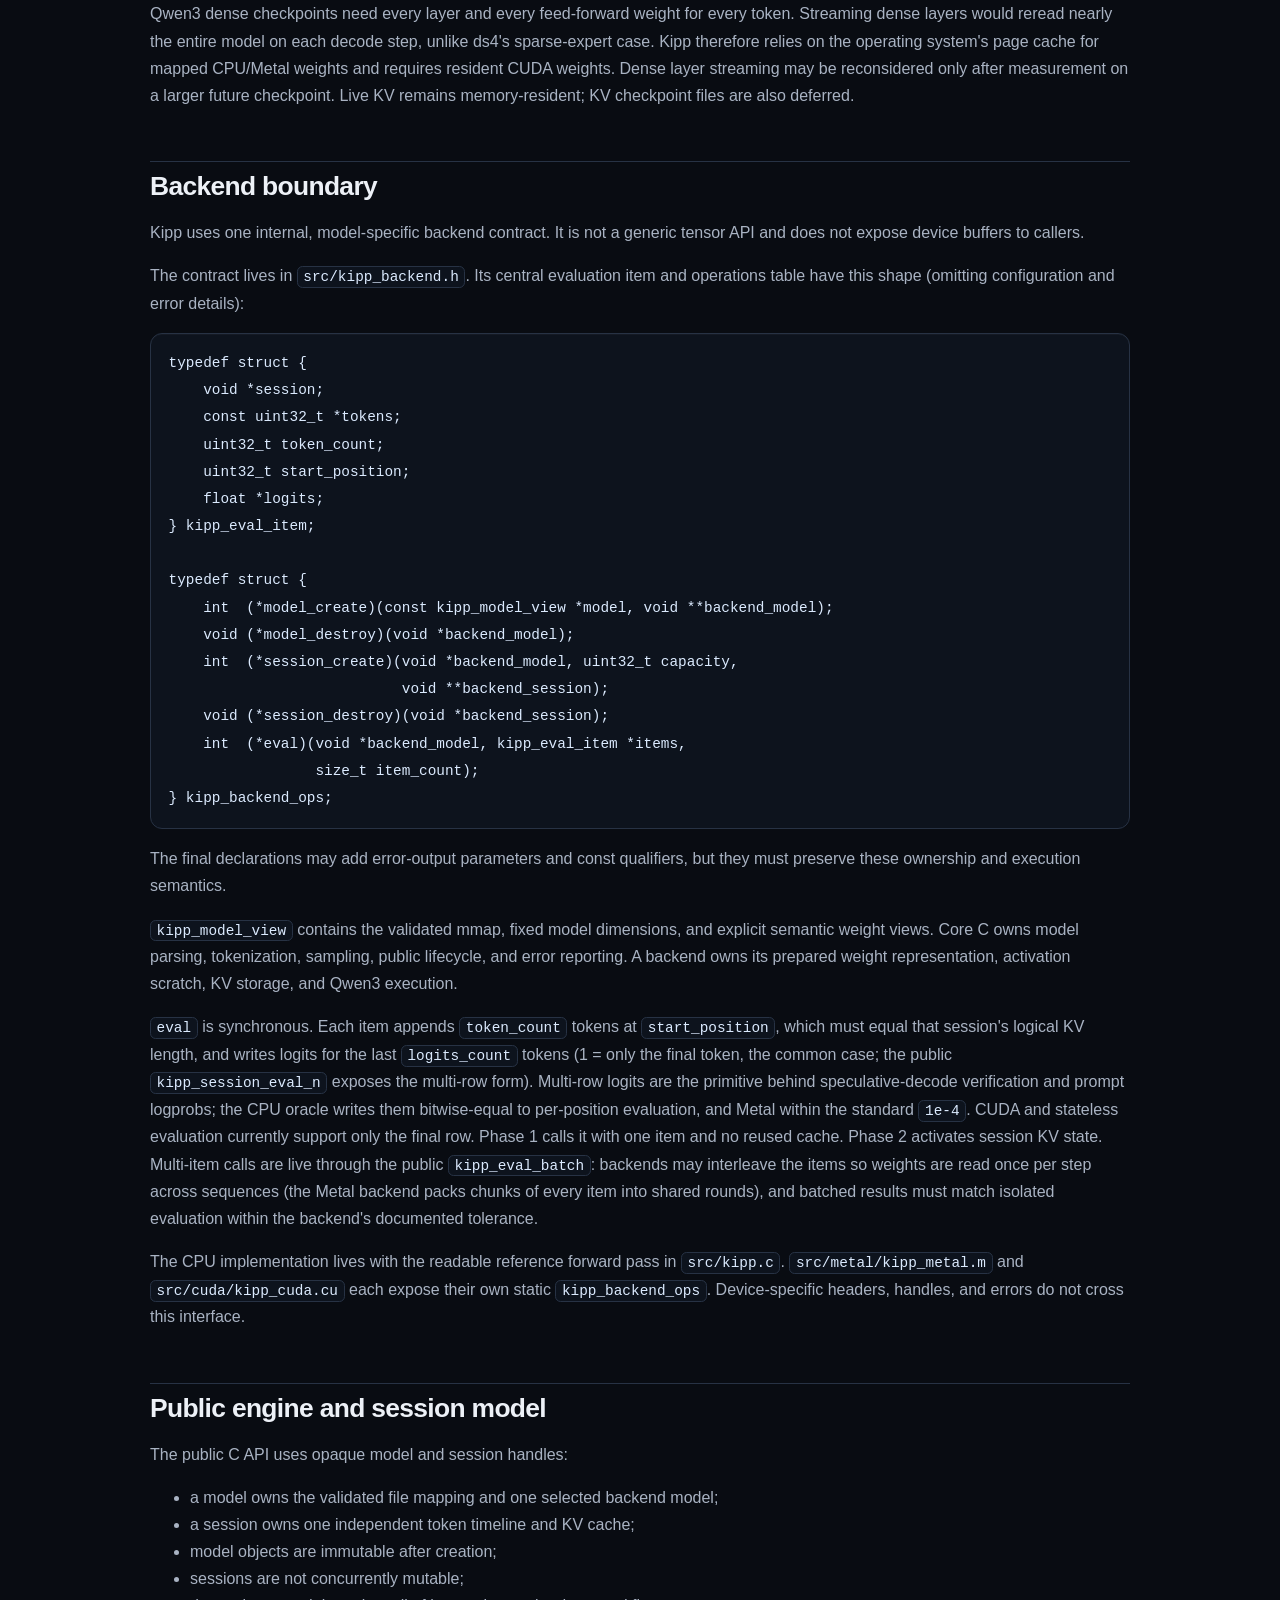
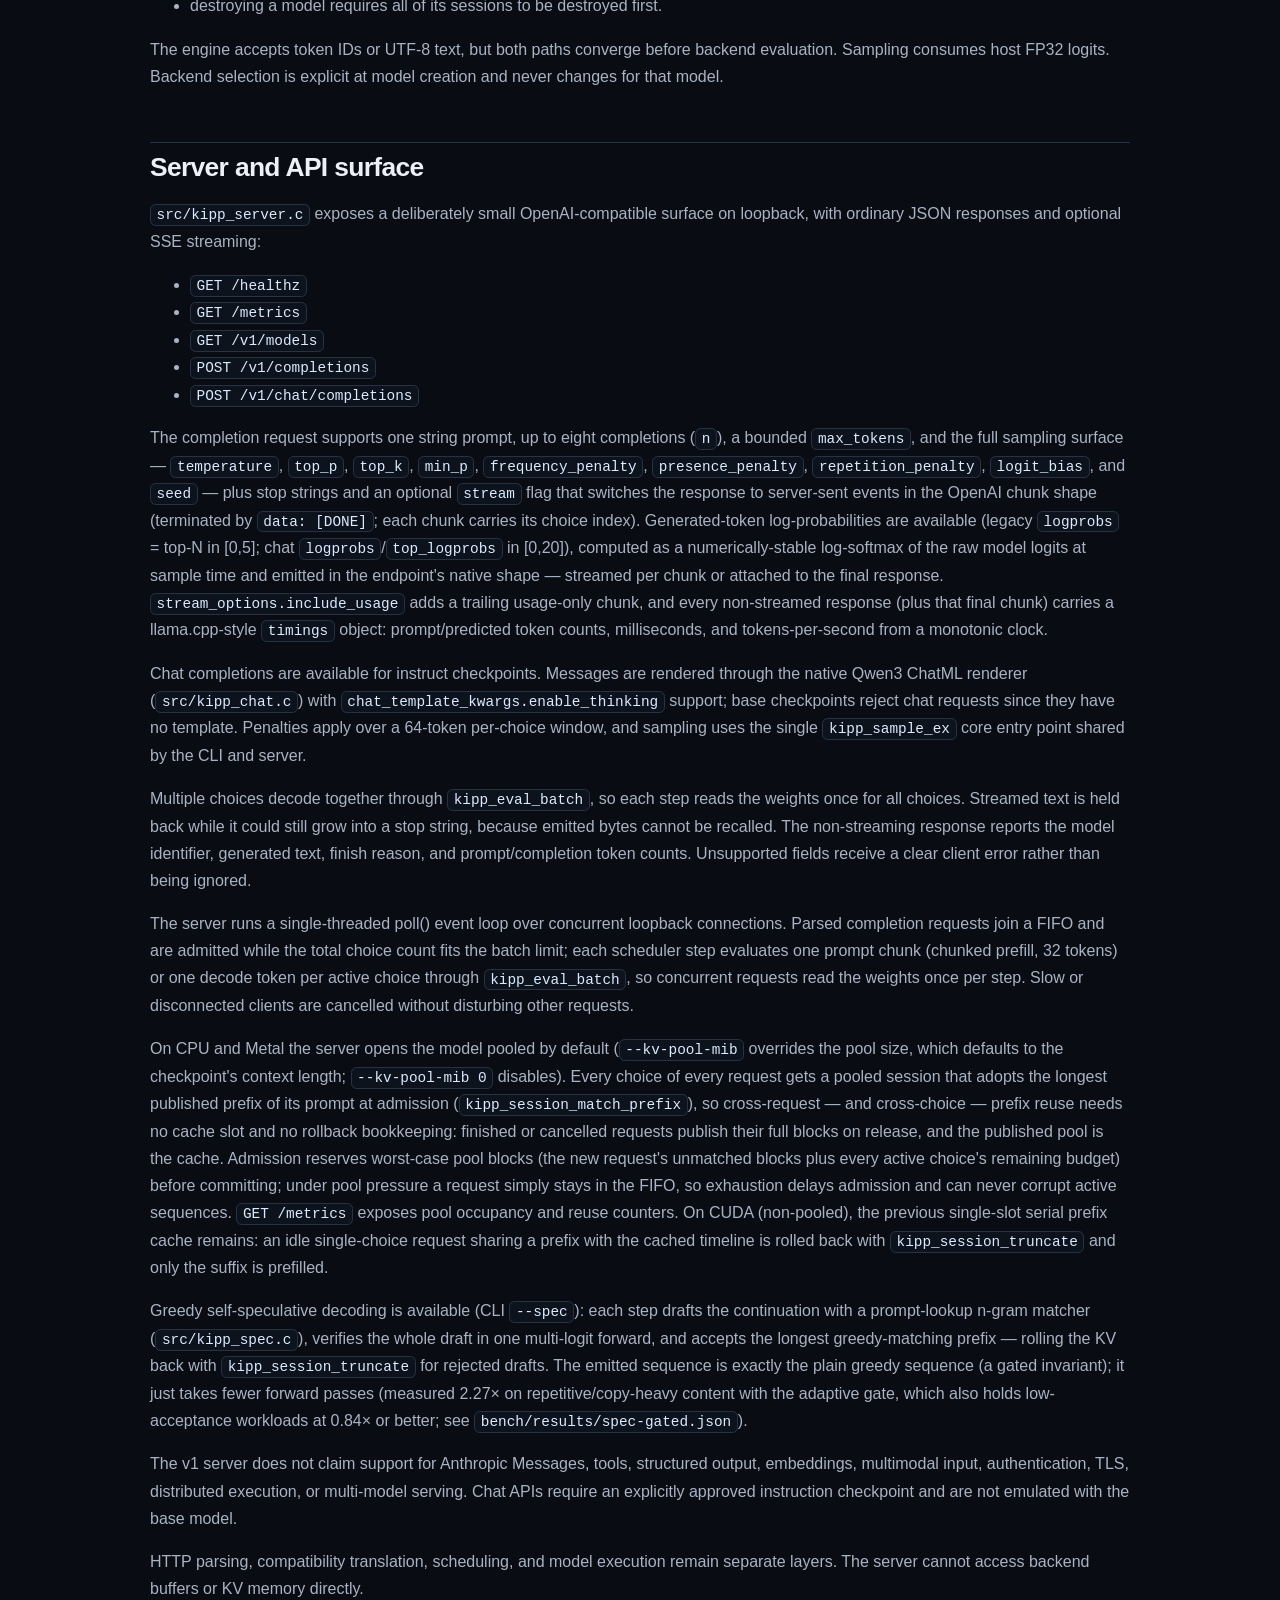
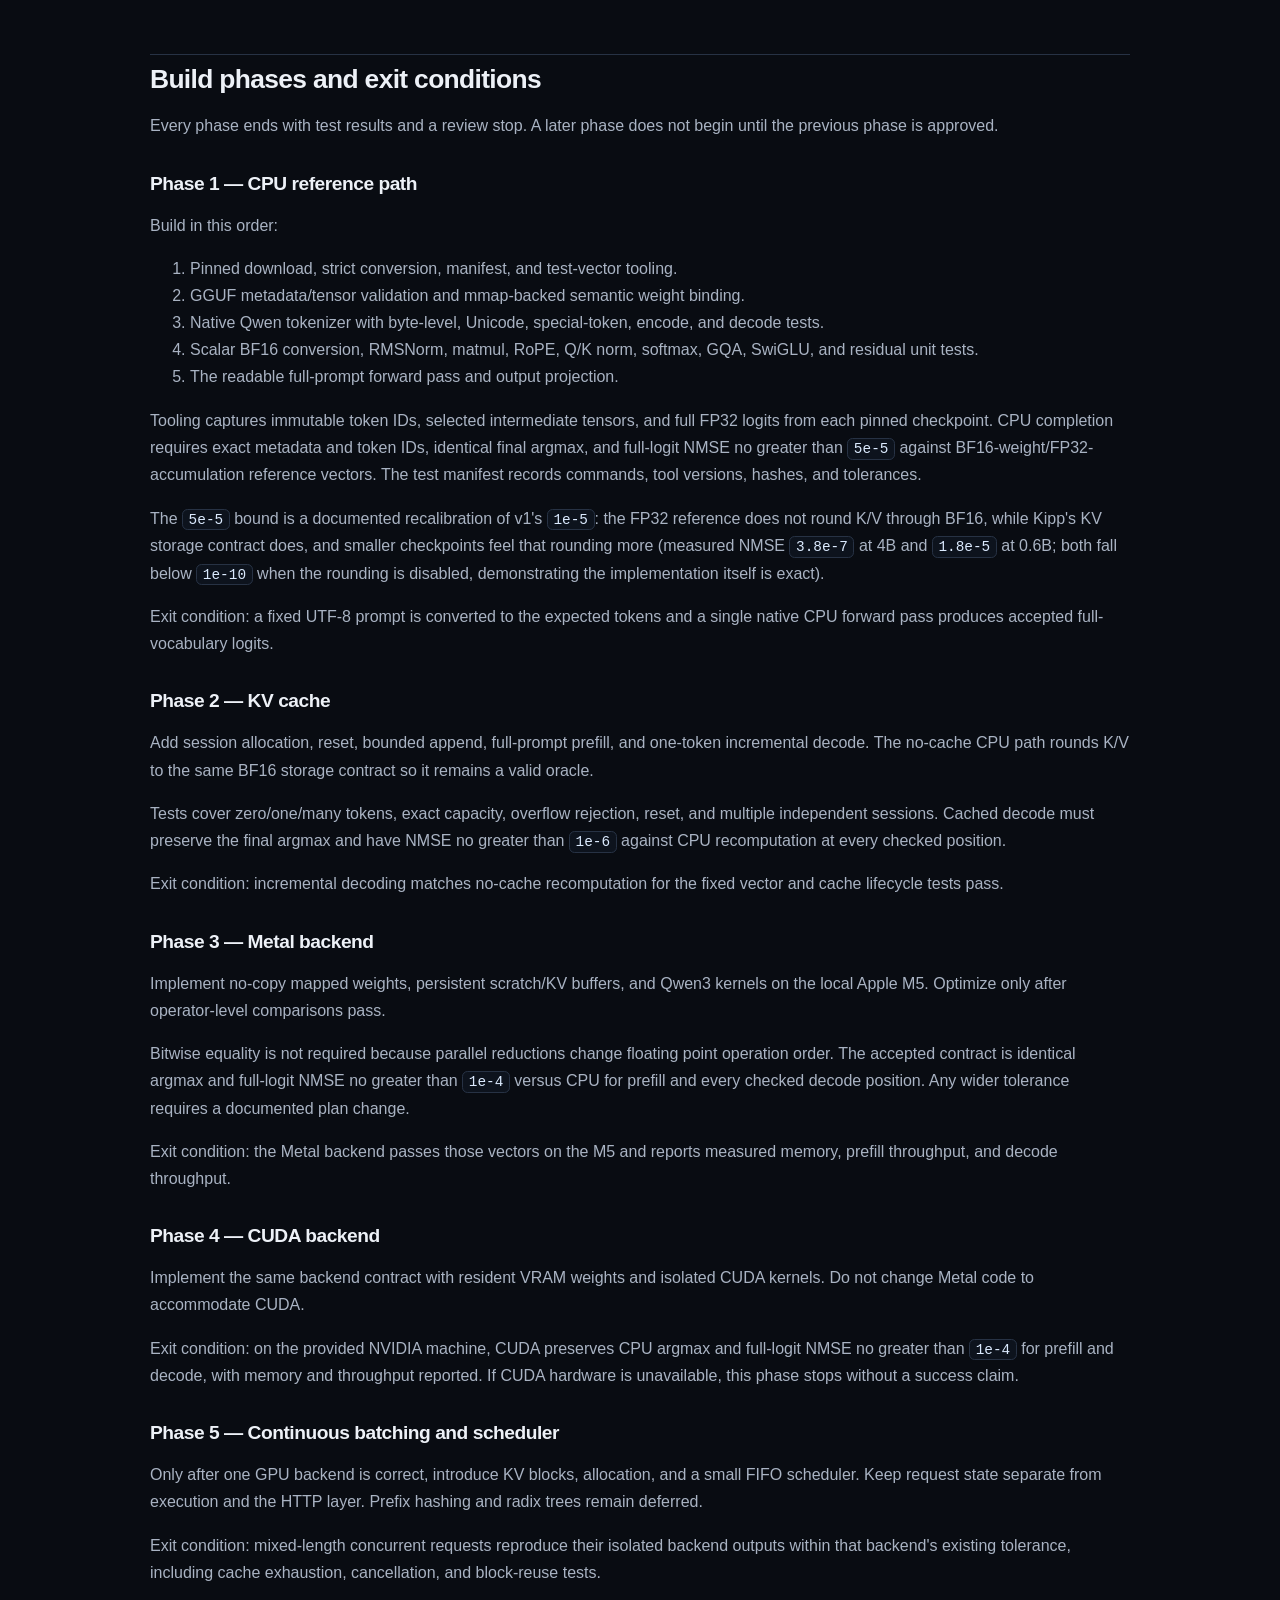
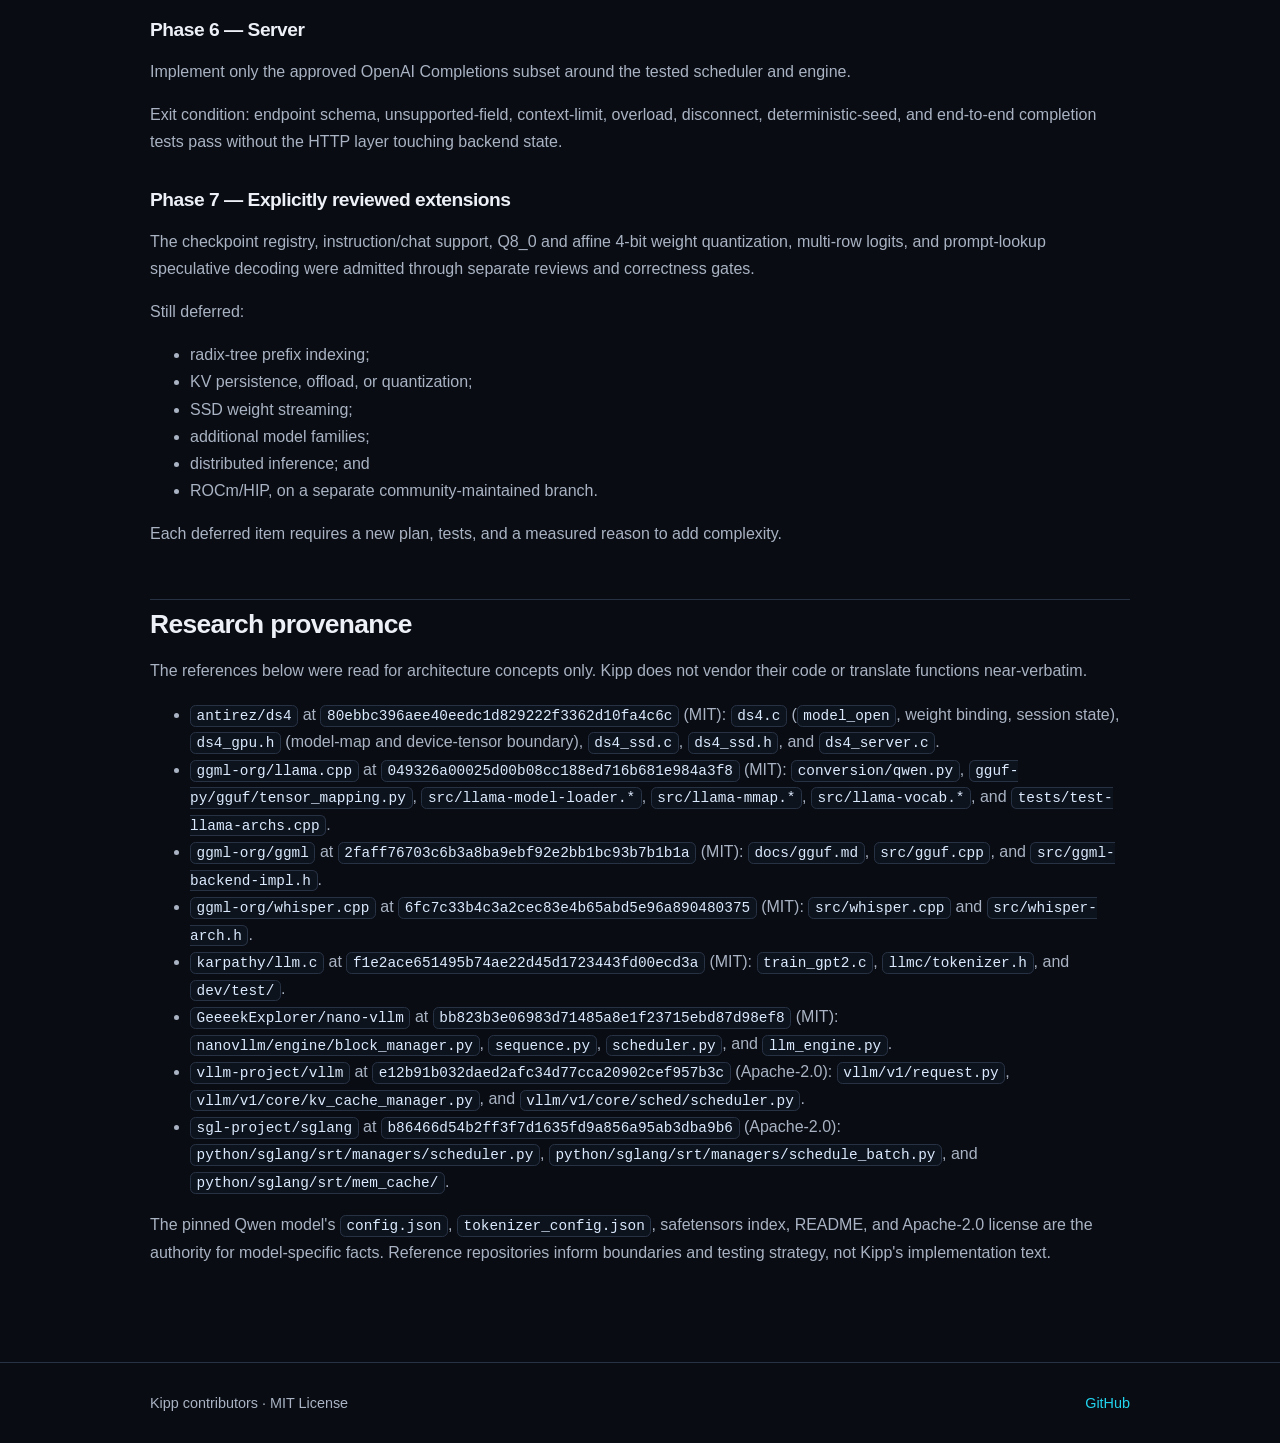
==== commit d8a0fcb9: "quant: add the scale-only 4-bit weight scheme (scale4_gs32) Adds a second 4-bit format alongside aff" ====
--- a/docs/architecture.html
+++ b/docs/architecture.html
@@ -173,20 +173,28 @@
 <h3>Weight quantization</h3>
 <p>An artifact may quantize the seven per-layer projection tensors while
 keeping the token embedding, lm_head, and all norms in BF16. A
-<code>kipp.quant.scheme</code> metadata string (<code>bf16</code>, <code>q8_0</code>, or <code>affine4_gs32</code>)
-records the scheme, and the tensor directory carries the per-tensor type;
-the loader validates both. Two formats, both operating on 32-weight blocks
-with <code>columns % 32 == 0</code> (true for every family dimension):</p>
+<code>kipp.quant.scheme</code> metadata string (<code>bf16</code>, <code>q8_0</code>, <code>affine4_gs32</code>, or
+<code>scale4_gs32</code>) records the scheme, and the tensor directory carries the
+per-tensor type; the loader validates both. Three quantized formats, all
+operating on 32-weight blocks with <code>columns % 32 == 0</code> (true for every family
+dimension):</p>
 <ul>
 <li><strong>Q8_0</strong> — <code>{fp16 scale; int8 qs[32]}</code>, 34 bytes/block (8.5 bpw),
 <code>w = scale·q</code>. Near-lossless (full-logit NMSE under the BF16 gate bound).</li>
 <li><strong>AFFINE4_GS32</strong> — <code>{16 packed nibbles; fp16 scale; fp16 bias}</code>, 20
-bytes/group (5.0 bpw), <code>w = scale·q + bias</code>, <code>q ∈ [0,15]</code>. Q4-class.</li>
+bytes/group (5.0 bpw), <code>w = scale·q + bias</code>, <code>q ∈ [0,15]</code>. Q4-class,
+asymmetric (per-group min/max fit).</li>
+<li><strong>SCALE4_GS32</strong> — <code>{16 packed nibbles; fp16 scale}</code>, 18 bytes/group
+(4.5 bpw), <code>w = scale·(q − 8)</code>, <code>q ∈ [0,15]</code>. Q4_0-class: scale-only,
+symmetric via the implicit −8 zero-point (no per-group bias). Trades a
+little quality for the smaller block — 10% less 4-bit weight traffic than
+affine4, which matters most for bandwidth-bound decode.</li>
 </ul>
 <p>The CPU reference dequantizes per block inside a type-dispatched matvec;
 Metal selects kernels by the weight tensor's type: token-tiled
-<code>kipp_matvec_q8_0</code>/<code>kipp_matvec_affine4</code> vector kernels for decode, and
-simdgroup-matrix <code>kipp_matmul_q8_0</code>/<code>kipp_matmul_affine4</code> kernels for
+<code>kipp_matvec_q8_0</code>/<code>kipp_matvec_affine4</code>/<code>kipp_matvec_scale4</code> vector kernels
+for decode, and simdgroup-matrix
+<code>kipp_matmul_q8_0</code>/<code>kipp_matmul_affine4</code>/<code>kipp_matmul_scale4</code> kernels for
 prefill (each 32-weight block dequantized once per 32-token tile, keeping
 quantized prefill at near-parity with BF16). Quantized artifacts
 gate as ordinary artifacts: argmax must match the BF16 reference exactly,
